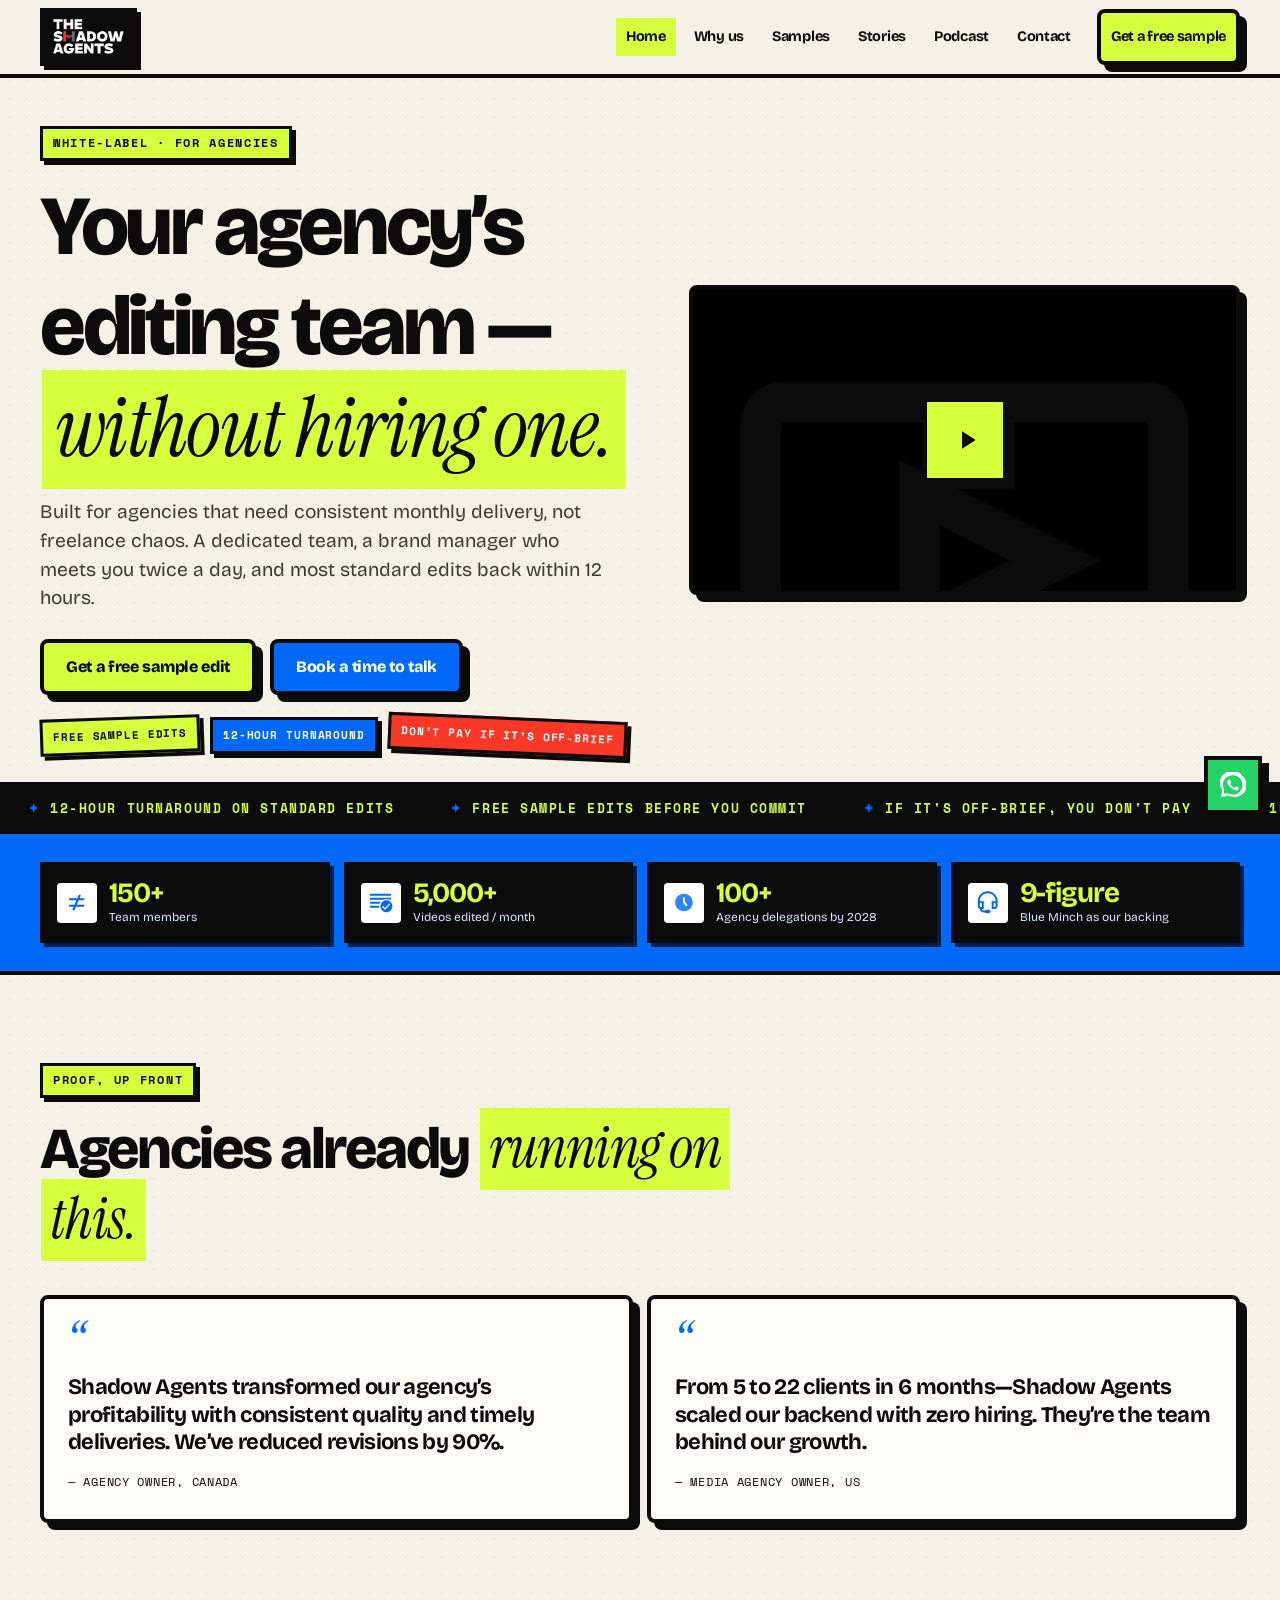
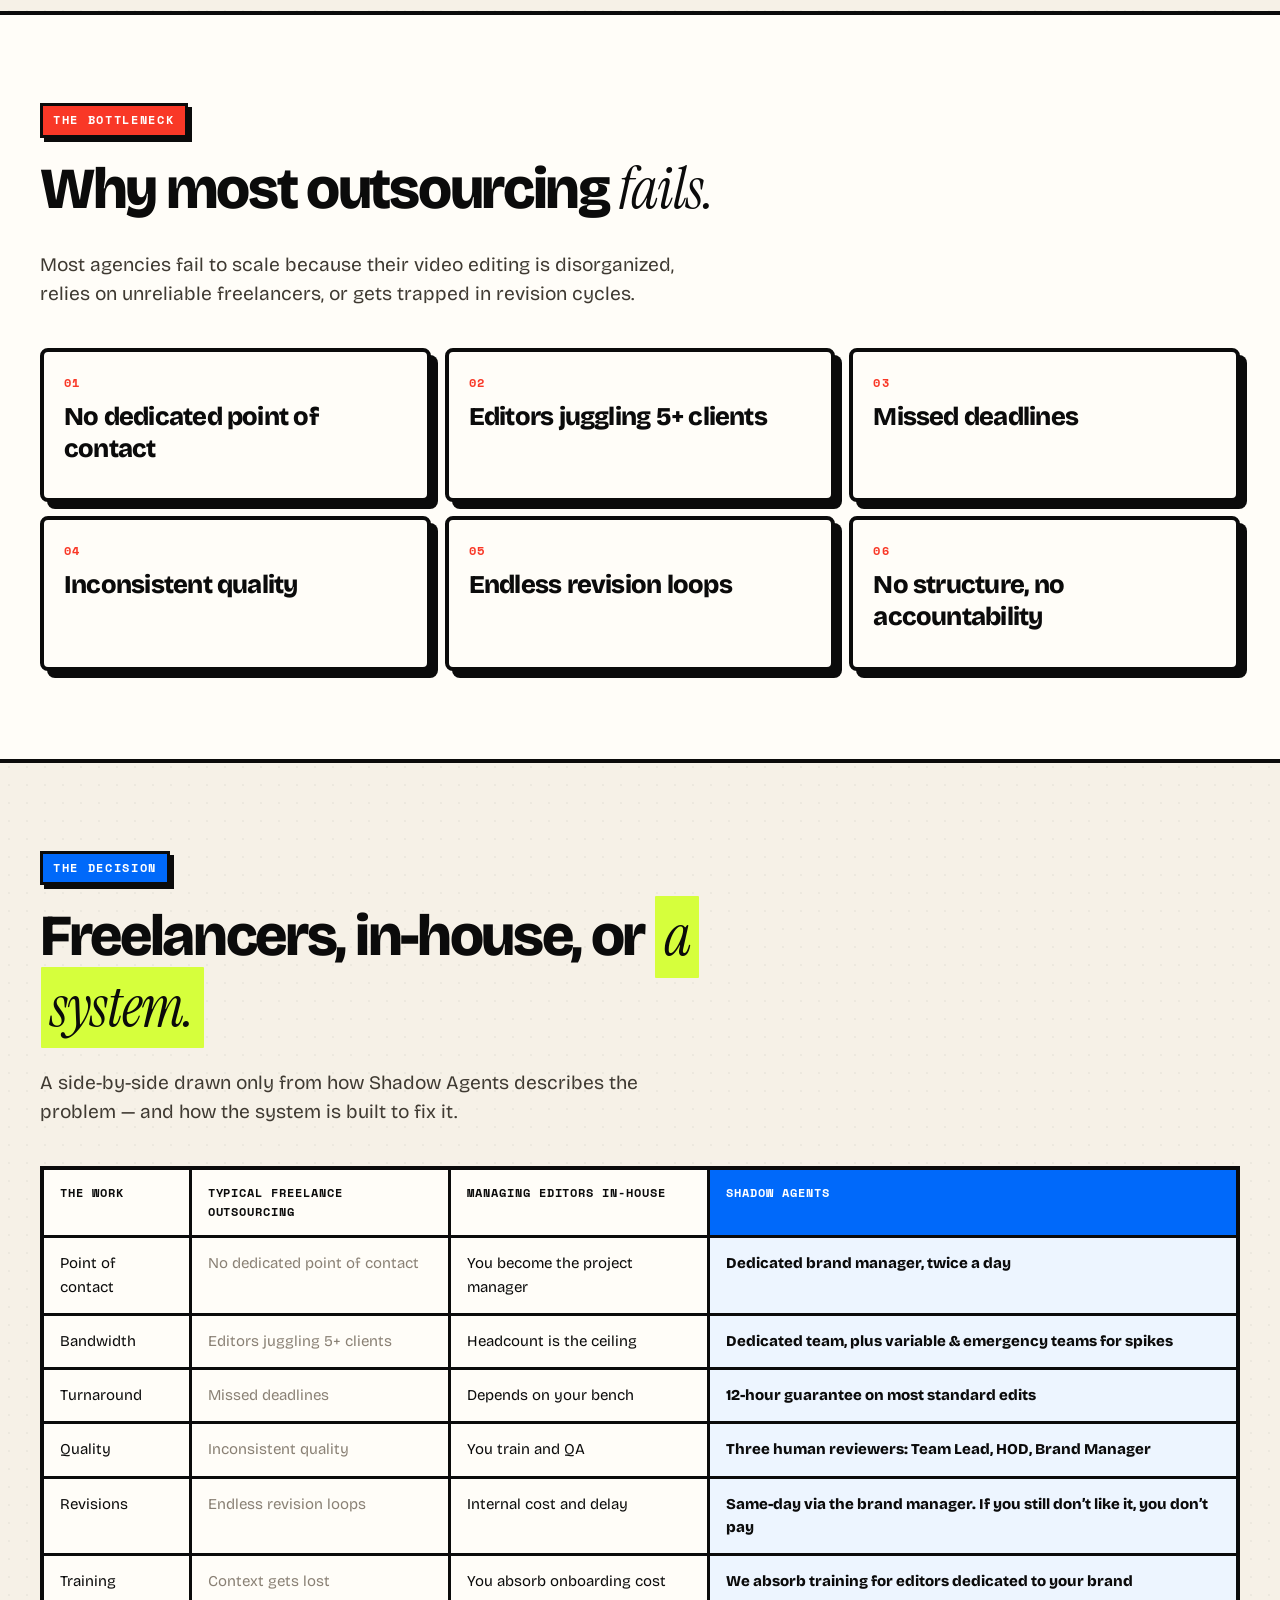
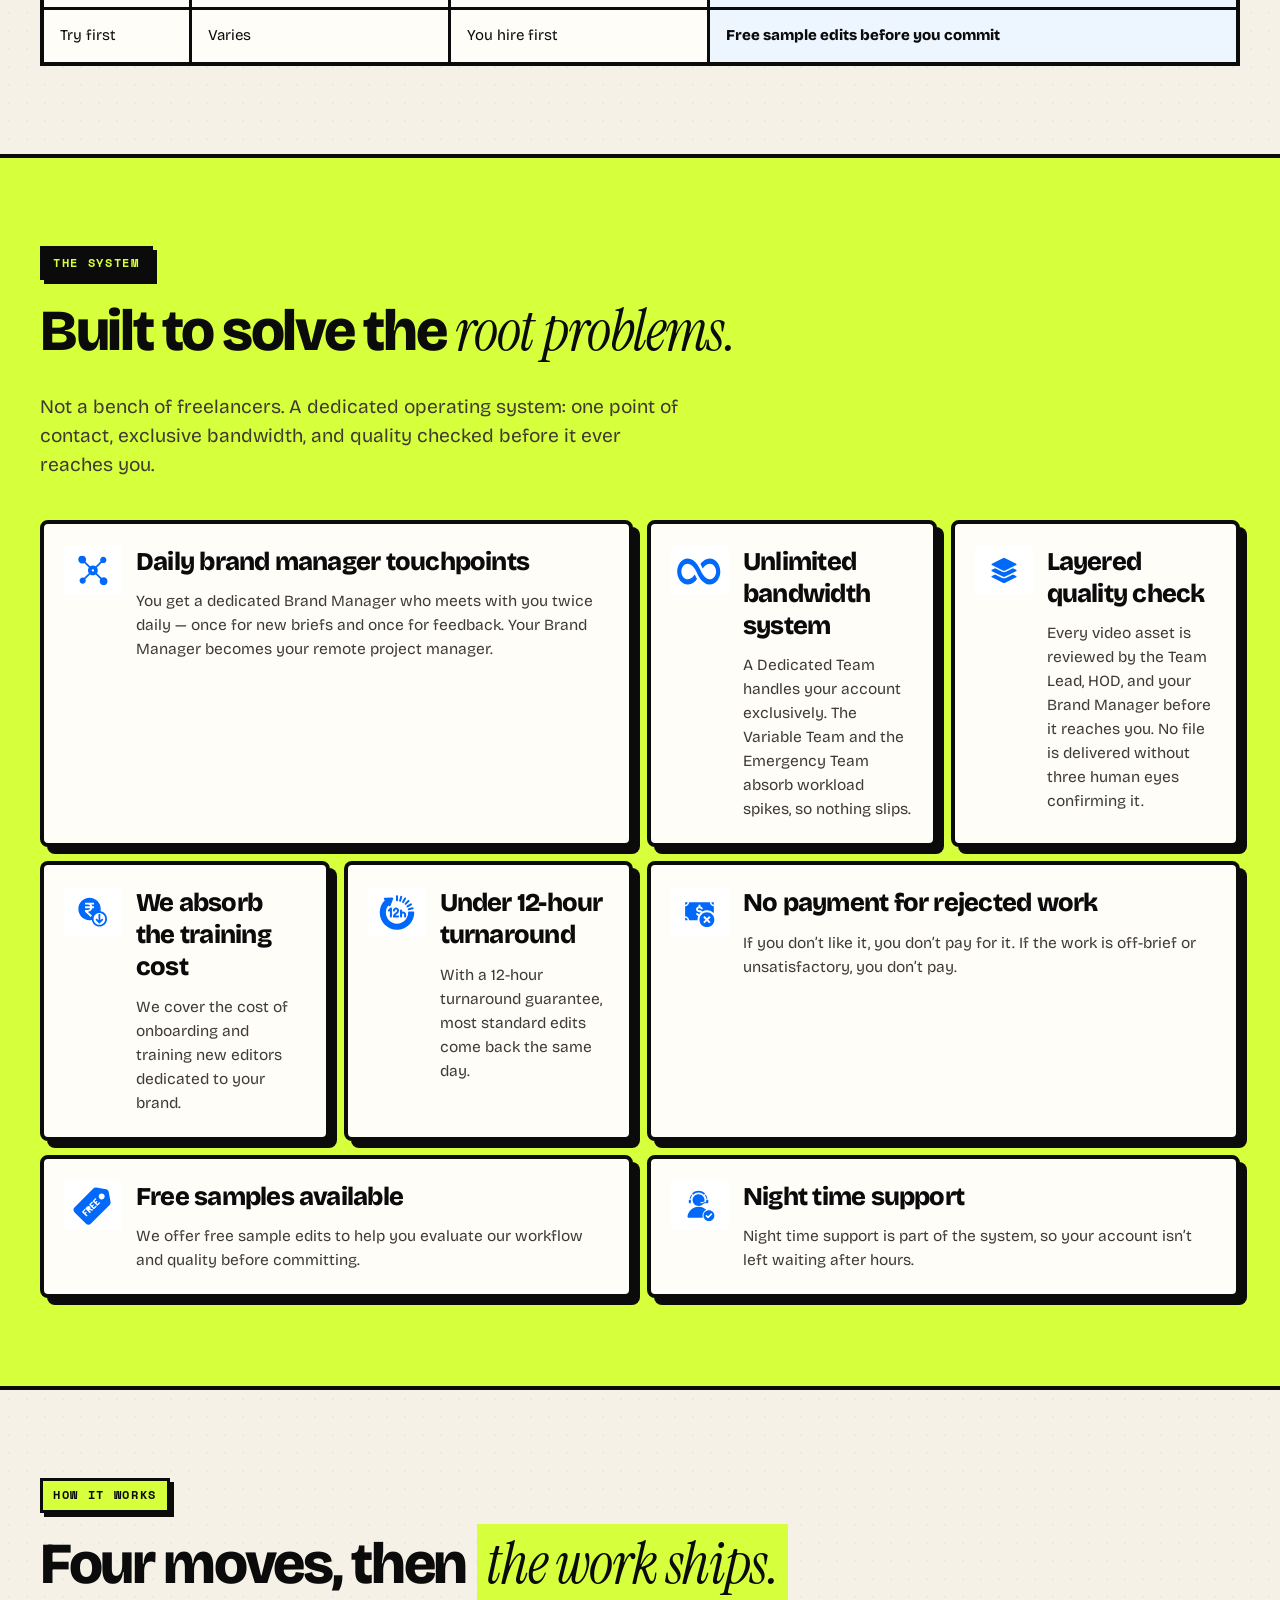
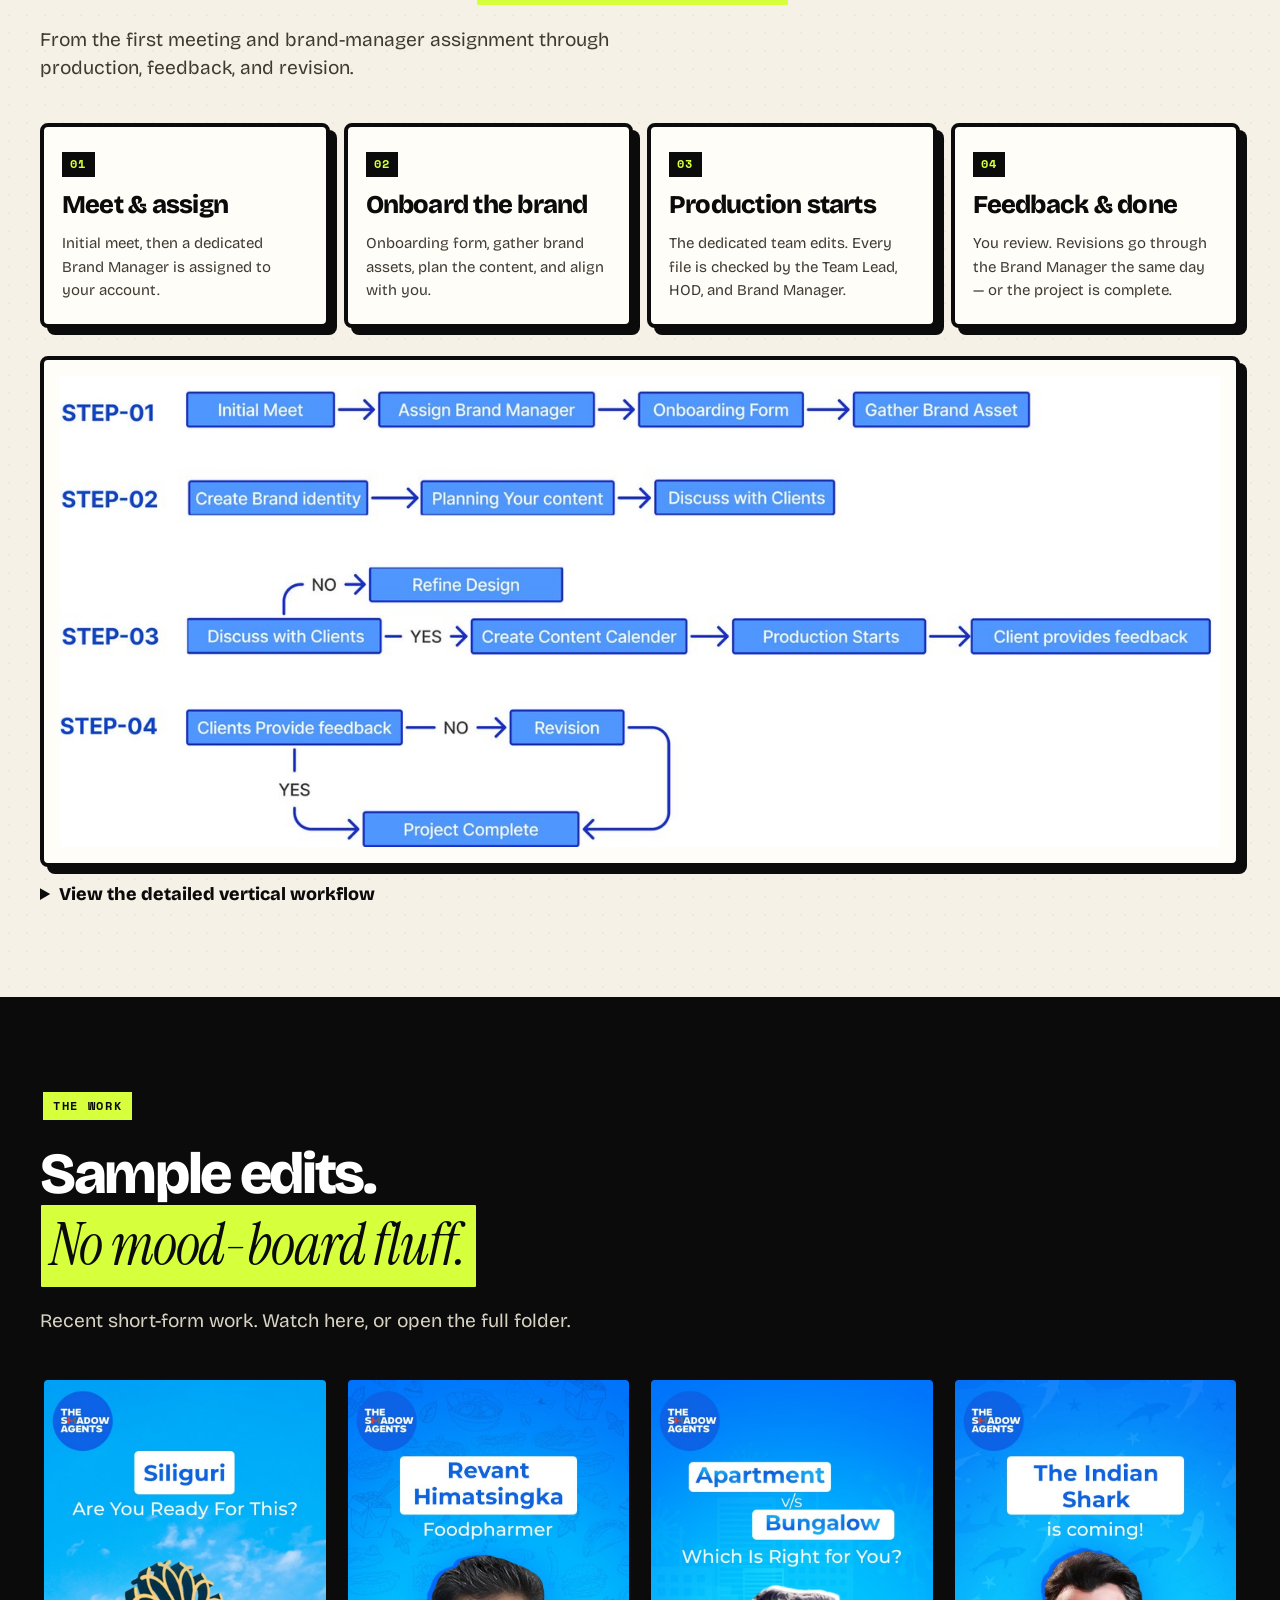
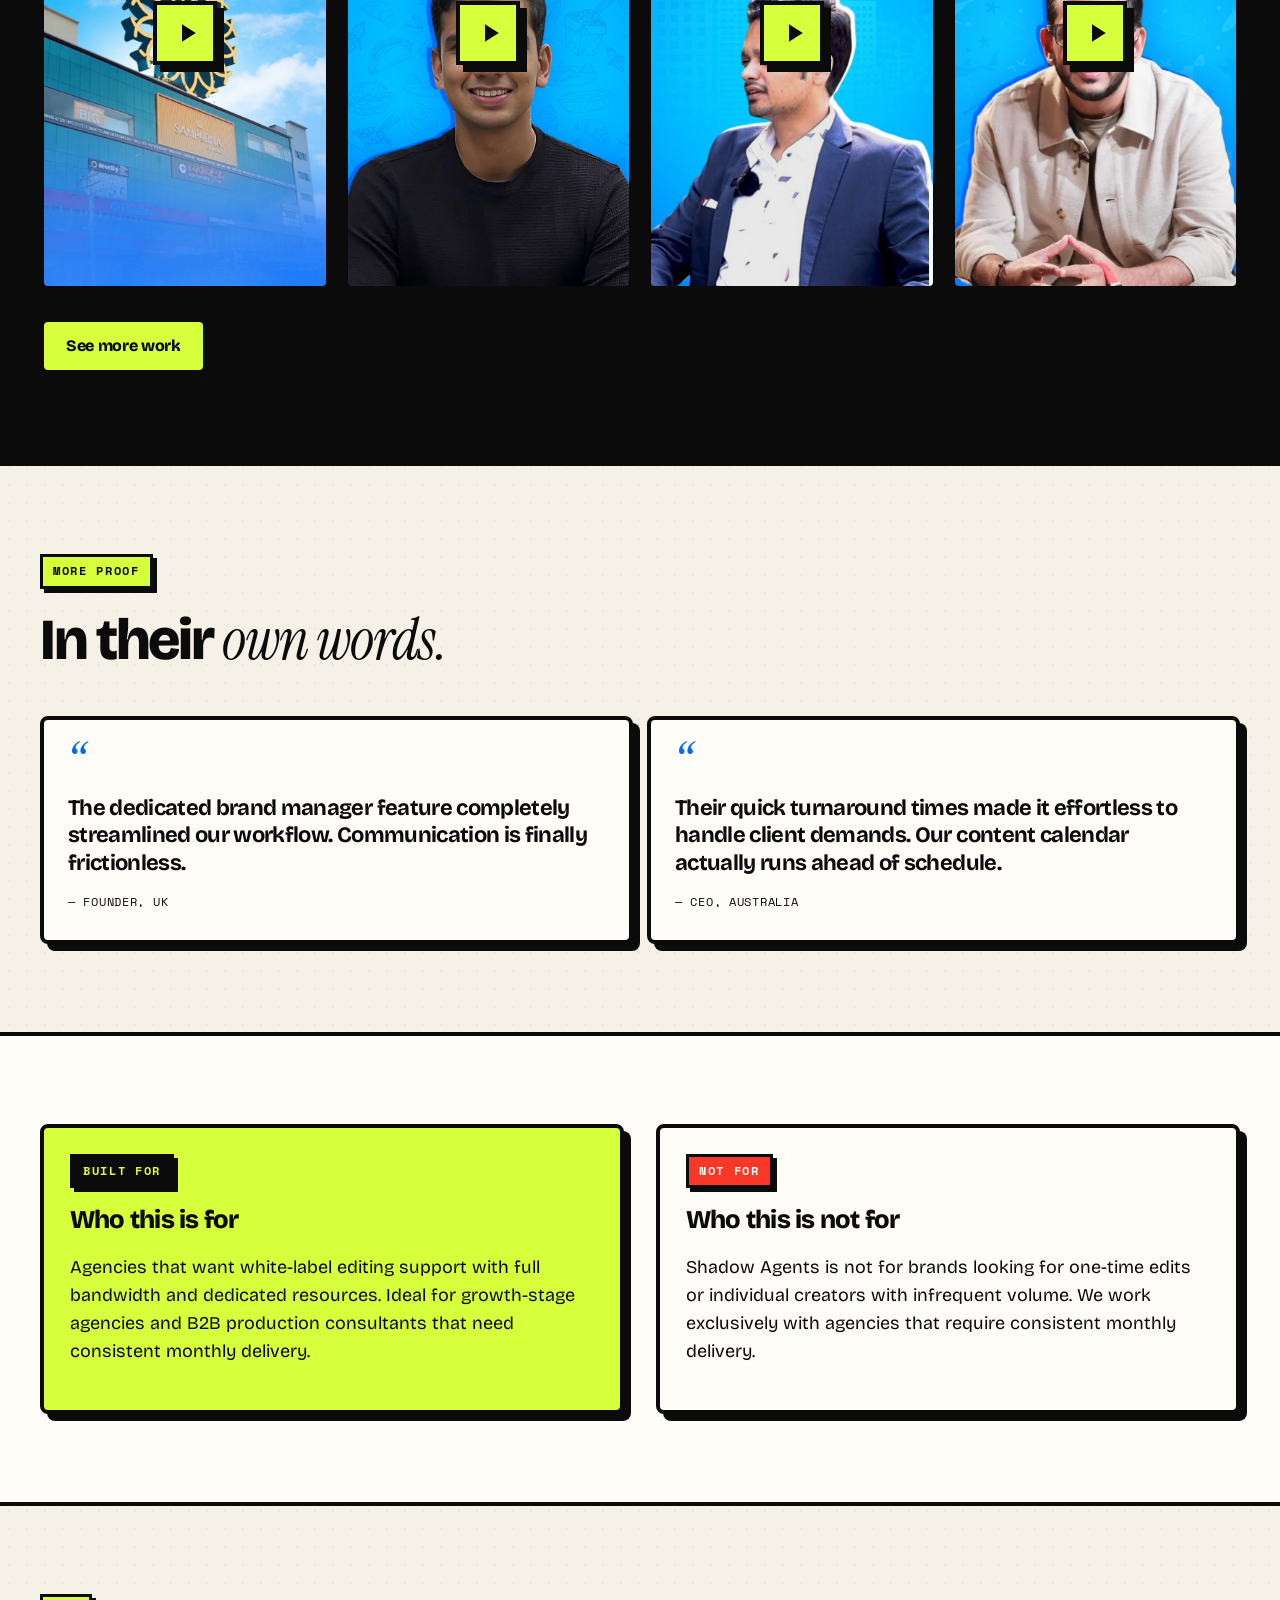
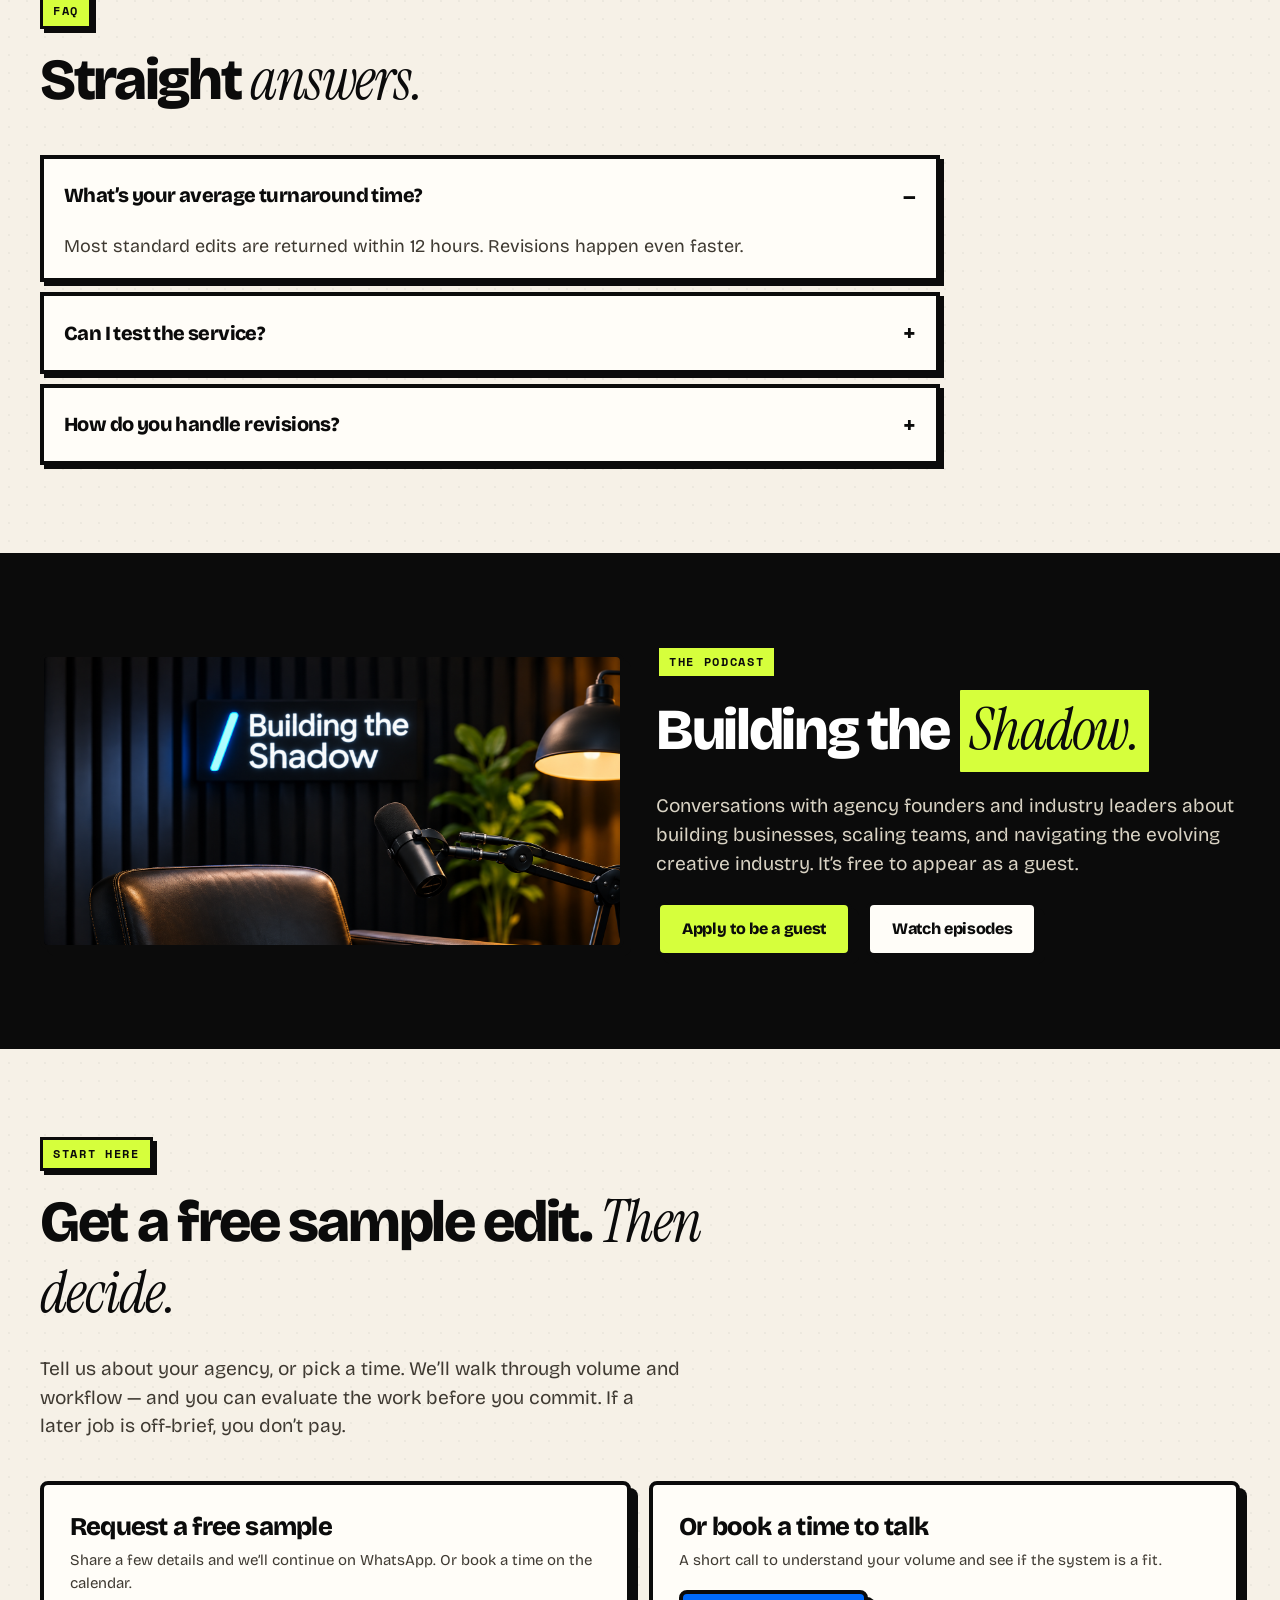
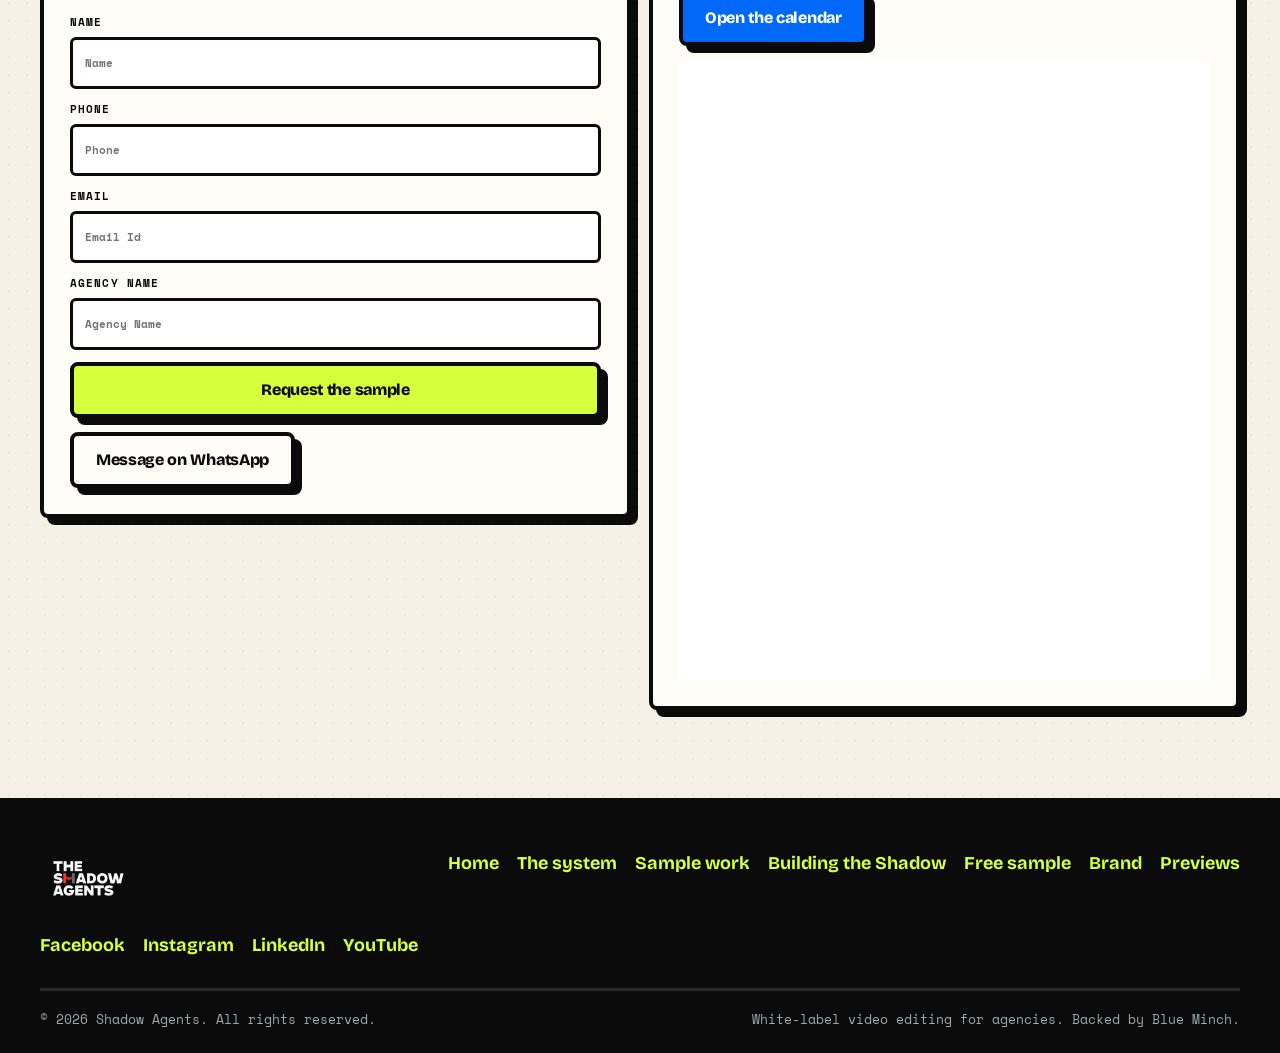
==== index.html @ fd99da37 "Publish Shadow Agents v2 static site for GitHub Pages - Add homepage, podcast, brand guidelines, and" ====
<!DOCTYPE html>
<html lang="en">
<head>
<meta charset="UTF-8">
<meta name="viewport" content="width=device-width, initial-scale=1">
<title>Shadow Agents — White-label editing that actually scales</title>
<meta name="description" content="White-label video editing and AI production for agencies. Dedicated teams, a twice-daily brand manager, 12-hour standard edits, free samples, and no payment for rejected work.">
<link rel="preconnect" href="https://fonts.googleapis.com">
<link rel="preconnect" href="https://fonts.gstatic.com" crossorigin>
<link href="https://fonts.googleapis.com/css2?family=Bricolage+Grotesque:opsz,wght@12..96,400;12..96,500;12..96,600;12..96,700;12..96,800&family=Instrument+Serif:ital@0;1&family=Space+Mono:ital,wght@0,400;0,700;1,400&display=swap" rel="stylesheet">
<style>
/* Shadow Agents v2 — neobrutalist system */
:root{
  --ink:#0B0B0B;
  --cream:#F6F1E7;
  --paper:#FFFDF8;
  --blue:#0069FA;
  --blue-deep:#003FA0;
  --red:#F93827;
  --lime:#D6FF3C;
  --muted:#3F3A32;
  --line:4px solid var(--ink);
  --line-sm:3px solid var(--ink);
  --shadow:7px 7px 0 var(--ink);
  --shadow-sm:4px 4px 0 var(--ink);
  --radius:8px;
  --font-display:"Bricolage Grotesque",sans-serif;
  --font-serif:"Instrument Serif",serif;
  --font-mono:"Space Mono",ui-monospace,monospace;
  --container:1200px;
  --nav-h:78px;
  --cta-h:64px;
  --ease:cubic-bezier(.2,.8,.2,1);
}
*,*::before,*::after{box-sizing:border-box}
html{scroll-behavior:smooth}
html,body{margin:0;padding:0}
body{
  font-family:var(--font-display);
  font-size:18px;
  line-height:1.55;
  color:var(--ink);
  background:var(--cream);
  background-image:
    radial-gradient(rgba(11,11,11,.04) 1px, transparent 1px),
    linear-gradient(var(--cream),var(--cream));
  background-size:18px 18px, auto;
  -webkit-font-smoothing:antialiased;
  text-rendering:optimizeLegibility;
}
img,svg,video{max-width:100%;display:block}
iframe{max-width:100%;display:block;border:0}
button,input,textarea,select{font:inherit;color:inherit}
a{color:var(--blue-deep)}
a:hover{color:var(--blue)}
:focus-visible{outline:3px solid var(--blue);outline-offset:3px}
.skip{
  position:absolute;left:12px;top:0;z-index:10000;
  width:1px;height:1px;padding:0;margin:-1px;
  overflow:hidden;clip:rect(0,0,0,0);clip-path:inset(50%);
  white-space:nowrap;border:0;background:transparent;color:var(--ink);
}
.skip:focus,.skip:focus-visible{
  width:auto;height:auto;margin:0;padding:8px 12px;
  clip:auto;clip-path:none;overflow:visible;
  border:var(--line-sm);background:var(--lime);color:var(--ink);
  font-weight:800;top:12px;
}

.wrap{width:min(var(--container),calc(100% - 40px));margin-inline:auto}
.section{padding:88px 0;position:relative}
.kicker{
  display:inline-flex;align-items:center;gap:8px;
  font-family:var(--font-mono);font-size:12px;font-weight:700;
  letter-spacing:.14em;text-transform:uppercase;
  background:var(--lime);color:var(--ink);
  border:var(--line-sm);padding:5px 10px;
  box-shadow:var(--shadow-sm);margin:0 0 16px;
}
.kicker.blue{background:var(--blue);color:#fff}
.kicker.red{background:var(--red);color:#fff}
.kicker.ink{background:var(--ink);color:var(--lime)}
h1,h2,h3,h4{font-family:var(--font-display);font-weight:800;letter-spacing:-.04em;line-height:1.2;margin:0 0 .45em;color:var(--ink);position:relative;z-index:0}
h1{font-size:clamp(42px,7.2vw,84px);line-height:1.2}
h2{font-size:clamp(32px,4.6vw,58px);line-height:1.22}
h3{font-size:clamp(20px,2vw,26px);letter-spacing:-.03em;line-height:1.25}
.lede{font-size:clamp(17px,1.5vw,21px);line-height:1.5;color:var(--muted);max-width:40rem;margin:0}
.accent{font-family:var(--font-serif);font-style:italic;font-weight:400;letter-spacing:-.02em}
.mark{
  background:var(--lime);
  color:var(--ink);
  padding:.04em .16em .08em;
  margin:0 .02em;
  -webkit-box-decoration-break:clone;
  box-decoration-break:clone;
  position:relative;
  z-index:0;
  border-radius:1px;
}
.mark-blue{background:var(--blue);color:#fff}
.mark-red{background:var(--red);color:#fff}
.center{text-align:center}
.center .lede,.center .kicker{margin-inline:auto}
.section-head{max-width:760px;margin-bottom:40px}

/* Buttons */
.btn{
  display:inline-flex;align-items:center;justify-content:center;gap:10px;
  min-height:56px;padding:0 22px;
  border:var(--line);border-radius:8px;
  font-weight:800;font-size:16px;letter-spacing:-.02em;line-height:1;
  text-decoration:none !important;cursor:pointer;
  box-shadow:var(--shadow);
  transition:transform .12s var(--ease), box-shadow .12s var(--ease), background .12s;
  white-space:nowrap;
}
.btn:hover{transform:translate(3px,3px);box-shadow:4px 4px 0 var(--ink)}
.btn:active{transform:translate(7px,7px);box-shadow:0 0 0 var(--ink)}
.btn-primary{background:var(--blue);color:#fff !important}
.btn-lime{background:var(--lime);color:var(--ink) !important}
.btn-ink{background:var(--ink);color:var(--lime) !important}
.btn-paper{background:var(--paper);color:var(--ink) !important}
.btn-red{background:var(--red);color:#fff !important}
.btn-row{display:flex;flex-wrap:wrap;gap:14px}

/* Cards / frames */
.card{
  background:var(--paper);
  border:var(--line);
  border-radius:var(--radius);
  box-shadow:var(--shadow);
}
.frame{
  border:var(--line);
  border-radius:var(--radius);
  box-shadow:var(--shadow);
  overflow:hidden;
  background:#000;
}

/* Nav */
.site-header{
  position:sticky;top:0;z-index:1000;
  height:var(--nav-h);
  display:flex;align-items:center;
  background:var(--cream);
  border-bottom:var(--line);
}
.site-header .wrap{display:flex;align-items:center;justify-content:space-between;gap:20px;width:min(var(--container),calc(100% - 32px))}
.logo{display:flex;align-items:center;text-decoration:none}

/* white logo needs a dark chip on cream */
.logo-chip{background:var(--ink);padding:6px 10px;border:var(--line-sm);box-shadow:var(--shadow-sm);display:flex;align-items:center;min-height:52px}
.logo-chip img{height:40px;width:auto;max-width:150px}
.wordmark{
  font-family:var(--font-display);
  font-weight:800;
  letter-spacing:-.04em;
  line-height:1.05;
  color:#fff;
  font-size:13px;
  text-transform:uppercase;
  text-decoration:none;
  display:block;
}
.logo-chip .wordmark{font-size:12px;letter-spacing:-.03em;line-height:1.05}
.wordmark .wm-h{color:var(--red)}
.wordmark-lg{font-size:clamp(28px,4vw,46px);line-height:1;text-align:center}
.logo-box.lime .wordmark:not(.logo-chip .wordmark){color:var(--ink)}
.logo-box.lime .logo-chip .wordmark{color:#fff}
.nav{display:flex;align-items:center;gap:8px}
.nav a{
  color:var(--ink);text-decoration:none;font-weight:700;font-size:14.5px;
  padding:8px 10px;letter-spacing:-.02em;
}
.nav a:hover,.nav a[aria-current="page"]{background:var(--lime)}
.nav-cta{margin-left:8px}
.menu-toggle{
  display:none;width:48px;height:48px;border:var(--line-sm);border-radius:8px;
  background:var(--lime);box-shadow:var(--shadow-sm);cursor:pointer;padding:0;
  align-items:center;justify-content:center;
}
.menu-toggle span,.menu-toggle span::before,.menu-toggle span::after{
  display:block;width:18px;height:3px;background:var(--ink);position:relative;border-radius:1px;
}
.menu-toggle span::before,.menu-toggle span::after{content:"";position:absolute;left:0}
.menu-toggle span::before{top:-6px}
.menu-toggle span::after{top:6px}
body.nav-open .menu-toggle span{background:transparent}
body.nav-open .menu-toggle span::before{top:0;transform:rotate(45deg)}
body.nav-open .menu-toggle span::after{top:0;transform:rotate(-45deg)}

/* Hero */
.hero{padding:48px 0 28px}
.hero-grid{display:grid;grid-template-columns:1.05fr .95fr;gap:40px;align-items:center}
.hero h1{margin-bottom:18px}
.hero .lede{margin-bottom:26px;max-width:36rem}
.badge-row{display:flex;flex-wrap:wrap;gap:10px;margin-top:22px}
.sticker{
  font-family:var(--font-mono);font-size:11px;font-weight:700;letter-spacing:.08em;text-transform:uppercase;
  border:var(--line-sm);padding:7px 10px;background:var(--paper);
  box-shadow:var(--shadow-sm);
}
.sticker.lime{background:var(--lime)}
.sticker.blue{background:var(--blue);color:#fff}
.sticker.red{background:var(--red);color:#fff}
.sticker.rot{transform:rotate(-2deg)}
.sticker.rot2{transform:rotate(2.5deg)}
.video-frame{position:relative;aspect-ratio:16/9;background:#000}
.video-frame img,.video-frame iframe{width:100%;height:100%;object-fit:cover;position:absolute;inset:0}
.play-btn{
  position:absolute;inset:0;display:flex;align-items:center;justify-content:center;
  background:transparent;border:0;cursor:pointer;width:100%;color:var(--ink);
}
.play-btn i{
  width:84px;height:84px;border:var(--line);background:var(--lime);
  display:grid;place-items:center;box-shadow:var(--shadow);
  transition:transform .12s var(--ease);
}
.play-btn:hover i{transform:translate(3px,3px);box-shadow:4px 4px 0 var(--ink)}
.play-btn svg{width:30px;height:30px;margin-left:4px}

/* Marquee */
.marquee{
  overflow:hidden;border-top:var(--line);border-bottom:var(--line);
  background:var(--ink);color:var(--lime);
  padding:12px 0;
}
.marquee-track{
  display:flex;gap:0;width:max-content;
  animation:tick 32s linear infinite;
  font-family:var(--font-mono);font-weight:700;font-size:13px;letter-spacing:.12em;text-transform:uppercase;
}
.marquee-track span{padding:0 28px;white-space:nowrap}
.marquee-track span::before{content:"✦  ";color:var(--blue)}
@keyframes tick{to{transform:translateX(-50%)}}

/* Trust */
.trust{padding:28px 0;background:var(--blue);border-bottom:var(--line);color:#fff}
.trust-grid{display:grid;grid-template-columns:repeat(4,1fr);gap:14px}
.trust-item{display:flex;align-items:center;gap:12px;background:var(--ink);border:var(--line-sm);padding:14px;box-shadow:4px 4px 0 #001e4d}
.trust-item img{width:40px;height:40px;object-fit:contain;border-radius:4px;background:#fff;flex-shrink:0}
.trust-item strong{display:block;font-size:28px;letter-spacing:-.04em;line-height:1;color:var(--lime)}
.trust-item span{display:block;font-size:12px;line-height:1.3;margin-top:3px;color:#d7e6ff}

/* Grids */
.pain-grid{display:grid;grid-template-columns:repeat(3,1fr);gap:14px}
.pain-card{padding:22px 20px;background:var(--paper)}
.pain-card .num{font-family:var(--font-mono);font-weight:700;font-size:12px;color:var(--red);letter-spacing:.1em;margin-bottom:8px}
.bento{display:grid;grid-template-columns:repeat(4,1fr);gap:14px}
.bento .system-card:nth-child(1),.bento .system-card:nth-child(6),
.bento .system-card:nth-child(7),.bento .system-card:nth-child(8){grid-column:span 2}
.system-card{padding:22px 20px;display:grid;grid-template-columns:auto 1fr;gap:14px;align-items:start;background:var(--paper)}
.system-card img{width:58px;height:50px;object-fit:contain}
.system-card p{margin:8px 0 0;color:var(--muted);font-size:15.5px}
.compare{width:100%;border-collapse:separate;border-spacing:0;background:var(--paper);border:var(--line);box-shadow:var(--shadow);overflow:hidden}
.compare th,.compare td{padding:14px 16px;text-align:left;border-bottom:3px solid var(--ink);border-right:3px solid var(--ink);font-size:15px;vertical-align:top}
.compare th{font-family:var(--font-mono);font-size:12px;letter-spacing:.08em;text-transform:uppercase}
.compare th:last-child,.compare td:last-child{border-right:0;background:#edf5ff}
.compare thead th:last-child{background:var(--blue);color:#fff}
.compare tr:last-child td{border-bottom:0}
.compare .yes{font-weight:800}
.compare .no{color:#8a8175}

.steps{display:grid;grid-template-columns:repeat(4,1fr);gap:14px}
.step{padding:22px 18px;background:var(--paper);position:relative}
.step .n{font-family:var(--font-mono);font-weight:700;font-size:12px;letter-spacing:.12em;background:var(--ink);color:var(--lime);display:inline-block;padding:3px 8px;margin-bottom:12px}
.step p{margin:8px 0 0;color:var(--muted);font-size:15px}

.portfolio-grid{display:grid;grid-template-columns:repeat(4,1fr);gap:14px}
.short-card{position:relative;aspect-ratio:9/16;background:#111}
.short-card img,.short-card iframe{width:100%;height:100%;object-fit:cover;position:absolute;inset:0}
.short-card .play-btn i{width:64px;height:64px}

.quote-grid{display:grid;grid-template-columns:1fr 1fr;gap:14px}
blockquote.quote{margin:0;padding:28px 24px;background:var(--paper)}
blockquote.quote p{margin:0;font-size:22px;line-height:1.25;letter-spacing:-.03em;font-weight:700}
blockquote.quote footer{margin-top:16px;font-family:var(--font-mono);font-size:12px;letter-spacing:.06em;text-transform:uppercase}
.qmark{font-family:var(--font-serif);font-style:italic;font-size:56px;line-height:.7;color:var(--blue);margin-bottom:8px}

.faq-list{display:flex;flex-direction:column;gap:10px;max-width:900px}
.faq-list details{background:var(--paper);border:var(--line);box-shadow:var(--shadow-sm);padding:0 20px}
.faq-list summary{
  cursor:pointer;list-style:none;font-weight:800;font-size:20px;letter-spacing:-.03em;
  padding:18px 0;display:flex;justify-content:space-between;gap:16px;align-items:center;
}
.faq-list summary::-webkit-details-marker{display:none}
.faq-list summary::after{content:"+";font-family:var(--font-mono);font-size:24px}
.faq-list details[open] summary::after{content:"–"}
.faq-list details p{margin:0 0 18px;color:var(--muted)}

.split{display:grid;grid-template-columns:1fr 1fr;gap:32px;align-items:center}
.contact-grid{display:grid;grid-template-columns:1fr 1fr;gap:18px;align-items:start}
.panel{padding:26px;background:var(--paper);color:var(--ink)}
.panel h3{margin-bottom:6px}
.panel .hint{color:var(--muted);font-size:15px;margin:0 0 18px}
.form-grid{display:grid;gap:12px}
.form-grid label{display:grid;gap:6px;font-family:var(--font-mono);font-size:11px;font-weight:700;letter-spacing:.1em;text-transform:uppercase}
.form-grid input{
  height:52px;border:var(--line-sm);border-radius:6px;padding:0 12px;background:#fff;
}
.form-status{font-size:14px;margin:8px 0 0;display:none;font-weight:700}
.calendly-embed{min-height:620px;width:100%;background:#fff;border:var(--line-sm)}
.alt-contact{display:flex;flex-wrap:wrap;gap:10px;margin-top:14px}

.site-footer{background:var(--ink);color:#fff;padding:48px 0 24px;border-top:var(--line)}
.foot-grid{display:flex;justify-content:space-between;gap:24px;flex-wrap:wrap;padding-bottom:28px;border-bottom:3px solid #2a2a2a}
.foot-links,.socials{display:flex;flex-wrap:wrap;gap:12px 18px}
.foot-links a,.socials a{color:var(--lime);text-decoration:none;font-weight:700}
.foot-links a:hover,.socials a:hover{color:#fff}
.legal{display:flex;justify-content:space-between;gap:12px;flex-wrap:wrap;padding-top:18px;color:#9aa;font-size:13px;font-family:var(--font-mono)}

.wa-fab{
  position:fixed;right:18px;bottom:86px;z-index:900;
  width:58px;height:58px;border:var(--line);background:#25D366;color:#fff;
  display:grid;place-items:center;box-shadow:var(--shadow);
}
.wa-fab:hover{transform:translate(3px,3px);box-shadow:4px 4px 0 var(--ink);color:#fff}
.wa-fab svg{width:26px;height:26px}

.mobile-cta{
  display:none;position:fixed;left:0;right:0;bottom:0;z-index:950;
  background:var(--ink);border-top:var(--line);padding:10px 12px;gap:8px;
}
.mobile-cta .btn{flex:1;min-height:48px;font-size:14px}

/* Podcast */
.hero-pod{position:relative;padding:0;min-height:82vh;display:flex;align-items:flex-end;border-bottom:var(--line);background:#0b0b0b;overflow:hidden}
.hero-pod .hero-bg{position:absolute;inset:0}
.hero-pod .hero-bg img,.hero-pod .hero-bg .ph{
  position:absolute;inset:0;width:100%;height:100%;object-fit:cover;object-position:center 30%;border:0;
}
.hero-pod .hero-bg::after{
  content:"";position:absolute;inset:0;pointer-events:none;z-index:1;
  background:
    linear-gradient(180deg,rgba(11,11,11,.62) 0%,rgba(11,11,11,.74) 38%,rgba(11,11,11,.94) 100%),
    linear-gradient(90deg,rgba(11,11,11,.35) 0%,rgba(11,11,11,.12) 55%,rgba(11,11,11,.3) 100%);
}
.hero-pod .wrap{position:relative;z-index:2;padding:130px 0 64px;max-width:900px}
.hero-pod h1,.hero-pod .lede{color:#fff}
.hero-pod .lede{color:#efe9d8}
.hero-pod h1 .mark{color:var(--ink)}
.episode-grid{display:grid;grid-template-columns:repeat(3,1fr);gap:16px}
.episode-card{background:var(--paper);overflow:hidden}
.episode-card .embed{position:relative;aspect-ratio:16/9;background:#111;border-bottom:var(--line-sm);overflow:hidden}
.episode-card .embed img,.episode-card .embed iframe,.episode-card .embed .ph{width:100%;height:100%;object-fit:cover;position:absolute;inset:0;border:0}
.episode-card h3{padding:16px;font-size:18px;margin:0}
.benefit-grid,.topic-grid{display:grid;grid-template-columns:repeat(3,1fr);gap:14px}
.benefit-card,.topic-card{padding:22px 18px;background:var(--paper)}
.benefit-card img,.topic-card img{width:56px;height:56px;object-fit:contain;margin-bottom:12px}
.benefit-card p{margin:8px 0 0;color:var(--muted);font-size:15.5px}

/* Brand guidelines */
.swatch-grid{display:grid;grid-template-columns:repeat(4,1fr);gap:12px}
.swatch{overflow:hidden;background:var(--paper)}
.swatch .chip{height:100px;border-bottom:var(--line-sm)}
.swatch figcaption{padding:12px 14px;font-size:14px}
.swatch code{display:block;font-family:var(--font-mono);font-size:12px;margin-top:4px}
.type-specimen{padding:24px;background:var(--paper);margin-bottom:12px}
.do-dont{display:grid;grid-template-columns:1fr 1fr;gap:14px}
.do,.dont{padding:22px;background:var(--paper)}
.do h3{color:#0a7a2f}.dont h3{color:var(--red)}
.logo-row{display:grid;grid-template-columns:1fr 1fr;gap:14px}
.logo-box{padding:36px;display:grid;place-items:center;min-height:200px}
.logo-box.dark{background:var(--ink)}
.logo-box.blue{background:var(--blue)}
.logo-box.lime{background:var(--lime)}
.logo-box img{max-height:110px;width:auto}
.comp-row{display:flex;flex-wrap:wrap;gap:12px;align-items:center;margin:12px 0 24px}

/* Previews */
.preview-hero{padding:56px 0 36px;background:var(--ink);color:#fff;border-bottom:var(--line)}
.preview-hero h1,.preview-hero .lede{color:#fff}
.preview-hero .lede{color:#d9d3c4}
.tabs{display:flex;gap:10px;flex-wrap:wrap;margin:24px 0 0}
.tab-btn{background:var(--paper);border:var(--line);box-shadow:var(--shadow-sm);padding:10px 16px;cursor:pointer;font-weight:800}
.tab-btn[aria-selected="true"]{background:var(--lime)}
.frames{display:grid;grid-template-columns:minmax(0,1fr) 390px;gap:28px;align-items:start;padding:36px 0 72px;width:100%}
.frames > .device:first-child,.browser,.browser-screen{width:100%;min-width:0}
.device{margin:0}
.device figcaption{text-align:center;margin-top:10px;font-family:var(--font-mono);font-size:11px;letter-spacing:.08em;text-transform:uppercase}
.browser{background:var(--ink);border:var(--line);box-shadow:var(--shadow);overflow:hidden;border-radius:8px}
.browser-bar{display:flex;align-items:center;gap:8px;padding:10px 12px;background:#111;border-bottom:3px solid var(--ink)}
.browser-bar .dots{display:flex;gap:6px}
.browser-bar .dots i{width:10px;height:10px;border:2px solid #fff;background:var(--red);display:block}
.browser-bar .dots i:nth-child(2){background:var(--lime)}
.browser-bar .dots i:nth-child(3){background:var(--blue)}
.browser-bar .url{flex:1;background:var(--cream);color:var(--ink);font-family:var(--font-mono);font-size:11px;padding:4px 8px;overflow:hidden;white-space:nowrap;text-overflow:ellipsis;border:2px solid var(--ink)}
.browser-screen{overflow:hidden;background:#fff;position:relative;aspect-ratio:1440/900}
.browser-screen iframe,.phone-screen iframe{max-width:none !important;position:absolute;top:0;left:0;border:0;transform-origin:top left}
.browser-screen iframe{width:1440px;height:900px}
.phone{width:390px;max-width:100%;background:var(--ink);border:var(--line);box-shadow:var(--shadow);border-radius:28px;padding:12px}
.phone-notch{width:110px;height:16px;background:#000;border:2px solid #222;border-radius:0 0 12px 12px;margin:0 auto 8px}
.phone-screen{width:100%;height:680px;overflow:hidden;background:#fff;position:relative;border:3px solid var(--ink)}
.phone-screen iframe{width:390px;height:844px}
[hidden]{display:none !important}

.band-ink{background:var(--ink);color:#fff;border-top:var(--line);border-bottom:var(--line)}
.band-ink h2,.band-ink h3{color:#fff}
.band-ink .lede{color:#d9d3c4}
.band-blue{background:var(--blue);color:#fff;border-top:var(--line);border-bottom:var(--line)}
.band-blue h2{color:#fff}
.band-lime{background:var(--lime);border-top:var(--line);border-bottom:var(--line)}
.band-paper{background:var(--paper);border-top:var(--line);border-bottom:var(--line)}

.hero .reveal,.hero-pod .reveal,.preview-hero .reveal{opacity:1;transform:none}
.reveal{opacity:0;transform:translateY(16px)}
.reveal.in{opacity:1;transform:none;transition:opacity .5s var(--ease),transform .5s var(--ease)}

.workflow-panel{padding:16px;background:var(--paper);overflow:auto}
.workflow-panel img{width:100%;height:auto}
.workflow-alt{margin-top:14px}
.workflow-alt summary{cursor:pointer;font-weight:800}
.workflow-tall{max-height:560px;overflow:auto;margin-top:12px;border:var(--line);background:#fff}
.workflow-tall img{width:min(480px,100%);margin-inline:auto}

@media (prefers-reduced-motion:reduce){
  html{scroll-behavior:auto}
  .marquee-track{animation:none}
  .reveal{opacity:1;transform:none}
  .btn,.play-btn i{transition:none}
}
@media (max-width:1100px){
  .hero-grid,.split,.contact-grid,.trust-grid,.frames{grid-template-columns:1fr}
  .bento{grid-template-columns:1fr 1fr}
  .bento .system-card:nth-child(1),.bento .system-card:nth-child(6){grid-column:auto}
  .steps,.episode-grid,.benefit-grid,.topic-grid,.pain-grid,.swatch-grid,.portfolio-grid{grid-template-columns:1fr 1fr}
  .frames{justify-items:center}
}
@media (max-width:820px){
  .menu-toggle{display:flex}
  .nav{
    display:none;position:absolute;top:var(--nav-h);left:0;right:0;
    background:var(--cream);flex-direction:column;align-items:stretch;
    padding:12px 16px 20px;border-bottom:var(--line);gap:4px;
  }
  body.nav-open .nav{display:flex}
  .nav a{padding:12px 8px}
  .nav-cta{margin:10px 0 0}
  .system-card,.quote-grid,.do-dont,.logo-row,.compare{display:block}
  .compare thead{display:none}
  .compare tr{display:block;border-bottom:var(--line-sm);padding:8px 0}
  .compare td,.compare th{display:block;border:0;padding:6px 14px}
  .compare td:last-child{background:#edf5ff;margin:6px 10px 10px;border:var(--line-sm)}
  .compare td::before{content:attr(data-label) " · ";font-family:var(--font-mono);font-size:10px;letter-spacing:.08em;text-transform:uppercase}
  .section{padding:64px 0}
  .badge-row{padding-right:72px}
  .mobile-cta{display:flex}
  body{padding-bottom:var(--cta-h)}
  .wa-fab{bottom:80px;right:12px}
  .hero{padding:24px 0 calc(20px + var(--cta-h))}
  .hero h1{margin-bottom:12px}
  .hero .lede{margin-bottom:16px}
  .hero .btn-row{gap:10px}
  .badge-row{margin-top:14px}
  .hero-pod{min-height:0}
  .hero-pod .wrap{padding:32px 0 calc(24px + var(--cta-h))}
  .hero-pod .hero-bg::after{
    background:linear-gradient(180deg,rgba(11,11,11,.78) 0%,rgba(11,11,11,.88) 42%,rgba(11,11,11,.96) 100%);
  }
}
@media (max-width:640px){
  .pain-grid,.portfolio-grid,.steps,.episode-grid,.benefit-grid,.topic-grid,.swatch-grid,.bento{grid-template-columns:1fr}
  .btn-row{flex-direction:column}
  .hero .btn-row .btn,.hero-pod .btn-row .btn,#final-cta .btn{width:100%}
  .trust-grid{grid-template-columns:1fr 1fr}
  h1{font-size:clamp(36px,12vw,52px)}
}

</style>
<script>
window.saPh=function(img){
  if(!img||img.dataset.phDone)return;
  img.dataset.phDone="1";
  var label=(img.getAttribute("data-ph")||"IMAGE").toUpperCase();
  if(label.indexOf("LOGO")===0){
    var wm=document.createElement("span");
    var large=img.closest(".logo-box")&&!img.closest(".logo-chip");
    wm.className=large?"wordmark wordmark-lg":"wordmark";
    wm.setAttribute("role","img");
    wm.setAttribute("aria-label",img.alt||"The Shadow Agents");
    var name=label.indexOf("AGENCY")!==-1?"AGENCY":"AGENTS";
    wm.innerHTML=(large?"THE<br>S<span class=\"wm-h\">H</span>ADOW<br>":"THE S<span class=\"wm-h\">H</span>ADOW<br>")+name;
    img.replaceWith(wm);
    return;
  }
  var ratio=img.getAttribute("data-ratio")||"";
  var ph=document.createElement("div");
  ph.className="ph";
  if(ratio) ph.setAttribute("data-ratio",ratio);
  ph.setAttribute("role","img");
  ph.setAttribute("aria-label",img.alt||label);
  var icon='<svg viewBox="0 0 24 24" fill="none" stroke="currentColor" stroke-width="1.8" aria-hidden="true">';
  if(ratio==="16/9"||ratio==="9/16"){
    icon+='<rect x="3" y="5" width="18" height="14" rx="1"/><path d="M10 9l6 3-6 3V9z"/>';
  }else if(ratio==="1/1"){
    icon+='<rect x="4" y="4" width="16" height="16" rx="1"/><circle cx="9" cy="9" r="1.4" fill="currentColor" stroke="none"/><path d="M4 16l5-5 4 4 2-2 5 5"/>';
  }else{
    icon+='<rect x="3" y="5" width="18" height="14" rx="1"/><circle cx="8.5" cy="10" r="1.5" fill="currentColor" stroke="none"/><path d="M3 16l6-5 4 4 2-2 6 5"/>';
  }
  icon+='</svg>';
  ph.innerHTML=icon+'<span class="ph-label"></span>';
  ph.querySelector(".ph-label").textContent=label;
  img.replaceWith(ph);
};
document.addEventListener("DOMContentLoaded",function(){
  document.querySelectorAll("img").forEach(function(img){
    if(img.complete&&img.naturalWidth===0&&img.getAttribute("src")) window.saPh(img);
  });
});
</script>
</head>
<body>
<a class="skip" href="#main">Skip to content</a>

<header class="site-header">
  <div class="wrap">
    <a class="logo" href="index.html" aria-label="Shadow Agents home">
      <span class="logo-chip"><img data-ph="LOGO" data-ratio="logo" onerror="window.saPh&&saPh(this)" src="assets/logo-agents.png" alt="The Shadow Agents"></span>
    </a>
    <button class="menu-toggle" type="button" aria-expanded="false" aria-controls="site-nav" aria-label="Open menu"><span></span></button>
    <nav class="nav" id="site-nav">
      <a href="index.html" aria-current="page">Home</a>
      <a href="index.html#compare">Why us</a>
      <a href="index.html#portfolio">Samples</a>
      <a href="index.html#stories">Stories</a>
      <a href="podcast.html">Podcast</a>
      <a href="index.html#contact">Contact</a>
      <a class="btn btn-lime nav-cta" href="#sample">Get a free sample</a>
    </nav>
  </div>
</header>
<main id="main">
  <section class="hero">
    <div class="wrap hero-grid">
      <div>
        <p class="kicker">White-label · For agencies</p>
        <h1>Your agency’s editing team —<br><span class="accent mark">without hiring one.</span></h1>
        <p class="lede">Built for agencies that need consistent monthly delivery, not freelance chaos. A dedicated team, a brand manager who meets you twice a day, and most standard edits back within 12 hours.</p>
        <div class="btn-row">
          <a class="btn btn-lime" href="#sample">Get a free sample edit</a>
          <a class="btn btn-primary" href="https://calendly.com/seo-blueminch/30min?hide_event_type_details=1&hide_gdpr_banner=1" target="_blank" rel="noopener">Book a time to talk</a>
        </div>
        <div class="badge-row">
          <span class="sticker lime rot">Free sample edits</span>
          <span class="sticker blue">12-hour turnaround</span>
          <span class="sticker red rot2">Don’t pay if it’s off-brief</span>
        </div>
      </div>
      <div class="frame video-frame">
        <img data-ph="VIDEO THUMBNAIL 16:9" data-ratio="16/9" onerror="window.saPh&&saPh(this)" src="https://i.ytimg.com/vi/BRNWoSqqi-Q/hqdefault.jpg" alt="Shayan Saria introducing Shadow Agents">
        <button class="play-btn" type="button" data-yt="BRNWoSqqi-Q" data-title="Shadow Agents introduction"><i><svg viewBox="0 0 24 24" fill="currentColor" aria-hidden="true"><path d="M8 5v14l11-7L8 5z"/></svg></i><span style="position:absolute;width:1px;height:1px;overflow:hidden;clip:rect(0,0,0,0)">Play introduction video</span></button>
      </div>
    </div>
  </section>

  <div class="marquee" aria-hidden="true">
    <div class="marquee-track"><span>12-hour turnaround on standard edits</span><span>Free sample edits before you commit</span><span>If it's off-brief, you don't pay</span><span>150+ team members</span><span>5,000+ videos edited a month</span><span>Dedicated brand manager, twice a day</span><span>Three human reviewers on every file</span><span>Backed by Blue Minch, a 9-figure agency</span><span>Night time support</span><span>Variable + emergency teams for spikes</span><span>12-hour turnaround on standard edits</span><span>Free sample edits before you commit</span><span>If it's off-brief, you don't pay</span><span>150+ team members</span><span>5,000+ videos edited a month</span><span>Dedicated brand manager, twice a day</span><span>Three human reviewers on every file</span><span>Backed by Blue Minch, a 9-figure agency</span><span>Night time support</span><span>Variable + emergency teams for spikes</span></div>
  </div>

  <section class="trust" aria-label="Proof">
    <div class="wrap trust-grid">
      <div class="trust-item"><img data-ph="ICON" data-ratio="1/1" onerror="window.saPh&&saPh(this)" src="assets/trust-1.svg" alt=""><div><strong>150+</strong><span>Team members</span></div></div>
      <div class="trust-item"><img data-ph="ICON" data-ratio="1/1" onerror="window.saPh&&saPh(this)" src="assets/trust-4.svg" alt=""><div><strong>5,000+</strong><span>Videos edited / month</span></div></div>
      <div class="trust-item"><img data-ph="ICON" data-ratio="1/1" onerror="window.saPh&&saPh(this)" src="assets/trust-2.svg" alt=""><div><strong>100+</strong><span>Agency delegations by 2028</span></div></div>
      <div class="trust-item"><img data-ph="ICON" data-ratio="1/1" onerror="window.saPh&&saPh(this)" src="assets/trust-5.svg" alt=""><div><strong>9-figure</strong><span>Blue Minch as our backing</span></div></div>
    </div>
  </section>

  <section class="section" id="stories-peek">
    <div class="wrap">
      <div class="section-head reveal">
        <p class="kicker">Proof, up front</p>
        <h2>Agencies already <span class="accent mark">running on this.</span></h2>
      </div>
      <div class="quote-grid">
        <blockquote class="quote card reveal">
          <div class="qmark" aria-hidden="true">“</div>
          <p>Shadow Agents transformed our agency’s profitability with consistent quality and timely deliveries. We’ve reduced revisions by 90%.</p>
          <footer>— Agency Owner, Canada</footer>
        </blockquote>
        <blockquote class="quote card reveal">
          <div class="qmark" aria-hidden="true">“</div>
          <p>From 5 to 22 clients in 6 months—Shadow Agents scaled our backend with zero hiring. They’re the team behind our growth.</p>
          <footer>— Media Agency Owner, US</footer>
        </blockquote>
      </div>
    </div>
  </section>

  <section class="section band-paper" id="problem">
    <div class="wrap">
      <div class="section-head reveal">
        <p class="kicker red">The bottleneck</p>
        <h2>Why most outsourcing <span class="accent">fails.</span></h2>
        <p class="lede">Most agencies fail to scale because their video editing is disorganized, relies on unreliable freelancers, or gets trapped in revision cycles.</p>
      </div>
      <div class="pain-grid">
        <article class="pain-card card reveal"><div class="num">01</div><h3>No dedicated point of contact</h3></article>
        <article class="pain-card card reveal"><div class="num">02</div><h3>Editors juggling 5+ clients</h3></article>
        <article class="pain-card card reveal"><div class="num">03</div><h3>Missed deadlines</h3></article>
        <article class="pain-card card reveal"><div class="num">04</div><h3>Inconsistent quality</h3></article>
        <article class="pain-card card reveal"><div class="num">05</div><h3>Endless revision loops</h3></article>
        <article class="pain-card card reveal"><div class="num">06</div><h3>No structure, no accountability</h3></article>
      </div>
    </div>
  </section>

  <section class="section" id="compare">
    <div class="wrap">
      <div class="section-head reveal">
        <p class="kicker blue">The decision</p>
        <h2>Freelancers, in-house, or <span class="accent mark">a system.</span></h2>
        <p class="lede">A side-by-side drawn only from how Shadow Agents describes the problem — and how the system is built to fix it.</p>
      </div>
      <div class="reveal" style="overflow:auto">
        <table class="compare">
          <thead>
            <tr>
              <th>The work</th>
              <th>Typical freelance outsourcing</th>
              <th>Managing editors in-house</th>
              <th>Shadow Agents</th>
            </tr>
          </thead>
          <tbody>
            <tr>
              <td data-label="The work">Point of contact</td>
              <td data-label="Freelance" class="no">No dedicated point of contact</td>
              <td data-label="In-house">You become the project manager</td>
              <td data-label="Shadow Agents" class="yes">Dedicated brand manager, twice a day</td>
            </tr>
            <tr>
              <td data-label="The work">Bandwidth</td>
              <td data-label="Freelance" class="no">Editors juggling 5+ clients</td>
              <td data-label="In-house">Headcount is the ceiling</td>
              <td data-label="Shadow Agents" class="yes">Dedicated team, plus variable &amp; emergency teams for spikes</td>
            </tr>
            <tr>
              <td data-label="The work">Turnaround</td>
              <td data-label="Freelance" class="no">Missed deadlines</td>
              <td data-label="In-house">Depends on your bench</td>
              <td data-label="Shadow Agents" class="yes">12-hour guarantee on most standard edits</td>
            </tr>
            <tr>
              <td data-label="The work">Quality</td>
              <td data-label="Freelance" class="no">Inconsistent quality</td>
              <td data-label="In-house">You train and QA</td>
              <td data-label="Shadow Agents" class="yes">Three human reviewers: Team Lead, HOD, Brand Manager</td>
            </tr>
            <tr>
              <td data-label="The work">Revisions</td>
              <td data-label="Freelance" class="no">Endless revision loops</td>
              <td data-label="In-house">Internal cost and delay</td>
              <td data-label="Shadow Agents" class="yes">Same-day via the brand manager. If you still don’t like it, you don’t pay</td>
            </tr>
            <tr>
              <td data-label="The work">Training</td>
              <td data-label="Freelance" class="no">Context gets lost</td>
              <td data-label="In-house">You absorb onboarding cost</td>
              <td data-label="Shadow Agents" class="yes">We absorb training for editors dedicated to your brand</td>
            </tr>
            <tr>
              <td data-label="The work">Try first</td>
              <td data-label="Freelance">Varies</td>
              <td data-label="In-house">You hire first</td>
              <td data-label="Shadow Agents" class="yes">Free sample edits before you commit</td>
            </tr>
          </tbody>
        </table>
      </div>
    </div>
  </section>

  <section class="section band-lime" id="system">
    <div class="wrap">
      <div class="section-head reveal">
        <p class="kicker ink">The system</p>
        <h2>Built to solve the <span class="accent">root problems.</span></h2>
        <p class="lede">Not a bench of freelancers. A dedicated operating system: one point of contact, exclusive bandwidth, and quality checked before it ever reaches you.</p>
      </div>
      <div class="bento">
        <article class="system-card card reveal">
          <img data-ph="ICON" data-ratio="1/1" onerror="window.saPh&&saPh(this)" src="assets/sys-1.svg" alt="">
          <div><h3>Daily brand manager touchpoints</h3><p>You get a dedicated Brand Manager who meets with you twice daily — once for new briefs and once for feedback. Your Brand Manager becomes your remote project manager.</p></div>
        </article>
        <article class="system-card card reveal">
          <img data-ph="ICON" data-ratio="1/1" onerror="window.saPh&&saPh(this)" src="assets/sys-2.svg" alt="">
          <div><h3>Unlimited bandwidth system</h3><p>A Dedicated Team handles your account exclusively. The Variable Team and the Emergency Team absorb workload spikes, so nothing slips.</p></div>
        </article>
        <article class="system-card card reveal">
          <img data-ph="ICON" data-ratio="1/1" onerror="window.saPh&&saPh(this)" src="assets/sys-3.svg" alt="">
          <div><h3>Layered quality check</h3><p>Every video asset is reviewed by the Team Lead, HOD, and your Brand Manager before it reaches you. No file is delivered without three human eyes confirming it.</p></div>
        </article>
        <article class="system-card card reveal">
          <img data-ph="ICON" data-ratio="1/1" onerror="window.saPh&&saPh(this)" src="assets/sys-4.svg" alt="">
          <div><h3>We absorb the training cost</h3><p>We cover the cost of onboarding and training new editors dedicated to your brand.</p></div>
        </article>
        <article class="system-card card reveal">
          <img data-ph="ICON" data-ratio="1/1" onerror="window.saPh&&saPh(this)" src="assets/sys-5.svg" alt="">
          <div><h3>Under 12-hour turnaround</h3><p>With a 12-hour turnaround guarantee, most standard edits come back the same day.</p></div>
        </article>
        <article class="system-card card reveal">
          <img data-ph="ICON" data-ratio="1/1" onerror="window.saPh&&saPh(this)" src="assets/sys-6.svg" alt="">
          <div><h3>No payment for rejected work</h3><p>If you don’t like it, you don’t pay for it. If the work is off-brief or unsatisfactory, you don’t pay.</p></div>
        </article>
        <article class="system-card card reveal">
          <img data-ph="ICON" data-ratio="1/1" onerror="window.saPh&&saPh(this)" src="assets/sys-7.svg" alt="">
          <div><h3>Free samples available</h3><p>We offer free sample edits to help you evaluate our workflow and quality before committing.</p></div>
        </article>
        <article class="system-card card reveal">
          <img data-ph="ICON" data-ratio="1/1" onerror="window.saPh&&saPh(this)" src="assets/sys-8.svg" alt="">
          <div><h3>Night time support</h3><p>Night time support is part of the system, so your account isn’t left waiting after hours.</p></div>
        </article>
      </div>
    </div>
  </section>

  <section class="section" id="process">
    <div class="wrap">
      <div class="section-head reveal">
        <p class="kicker">How it works</p>
        <h2>Four moves, then <span class="accent mark">the work ships.</span></h2>
        <p class="lede">From the first meeting and brand-manager assignment through production, feedback, and revision.</p>
      </div>
      <div class="steps">
        <article class="step card reveal"><div class="n">01</div><h3>Meet &amp; assign</h3><p>Initial meet, then a dedicated Brand Manager is assigned to your account.</p></article>
        <article class="step card reveal"><div class="n">02</div><h3>Onboard the brand</h3><p>Onboarding form, gather brand assets, plan the content, and align with you.</p></article>
        <article class="step card reveal"><div class="n">03</div><h3>Production starts</h3><p>The dedicated team edits. Every file is checked by the Team Lead, HOD, and Brand Manager.</p></article>
        <article class="step card reveal"><div class="n">04</div><h3>Feedback &amp; done</h3><p>You review. Revisions go through the Brand Manager the same day — or the project is complete.</p></article>
      </div>
      <div class="workflow-panel card reveal" style="margin-top:28px">
        <img data-ph="WORKFLOW DIAGRAM" data-ratio="16/9" onerror="window.saPh&&saPh(this)" src="assets/workflow-horizontal.jpg" alt="Shadow Agents workflow diagram, from initial meet through production, feedback, revision, and project complete.">
      </div>
      <details class="workflow-alt">
        <summary>View the detailed vertical workflow</summary>
        <div class="workflow-tall">
          <img data-ph="WORKFLOW DIAGRAM" data-ratio="3/4" onerror="window.saPh&&saPh(this)" src="assets/workflow-vertical.png" alt="Detailed vertical workflow diagram for Shadow Agents.">
        </div>
      </details>
    </div>
  </section>

  <section class="section band-ink" id="portfolio">
    <div class="wrap">
      <div class="section-head reveal">
        <p class="kicker lime">The work</p>
        <h2 style="color:#fff">Sample edits.<br><span class="accent mark">No mood-board fluff.</span></h2>
        <p class="lede">Recent short-form work. Watch here, or open the full folder.</p>
      </div>
      <div class="portfolio-grid">
        <div class="short-card frame reveal">
          <img data-ph="SHORT 9:16" data-ratio="9/16" onerror="window.saPh&&saPh(this)" src="assets/short-1.jpg" alt="Portfolio sample 1 — Siliguri short-form edit">
          <button class="play-btn" type="button" data-yt="BBkwayx13u0" data-title="Portfolio sample 1 — Siliguri short-form edit"><i><svg viewBox="0 0 24 24" fill="currentColor" aria-hidden="true"><path d="M8 5v14l11-7L8 5z"/></svg></i><span style="position:absolute;width:1px;height:1px;overflow:hidden;clip:rect(0,0,0,0)">Play Portfolio sample 1 — Siliguri short-form edit</span></button>
        </div>
        <div class="short-card frame reveal">
          <img data-ph="SHORT 9:16" data-ratio="9/16" onerror="window.saPh&&saPh(this)" src="assets/short-2.jpg" alt="Portfolio sample 2">
          <button class="play-btn" type="button" data-yt="VU55TiGA5BM" data-title="Portfolio sample 2"><i><svg viewBox="0 0 24 24" fill="currentColor" aria-hidden="true"><path d="M8 5v14l11-7L8 5z"/></svg></i><span style="position:absolute;width:1px;height:1px;overflow:hidden;clip:rect(0,0,0,0)">Play Portfolio sample 2</span></button>
        </div>
        <div class="short-card frame reveal">
          <img data-ph="SHORT 9:16" data-ratio="9/16" onerror="window.saPh&&saPh(this)" src="assets/short-3.jpg" alt="Portfolio sample 3">
          <button class="play-btn" type="button" data-yt="Uhq5g2gYBpo" data-title="Portfolio sample 3"><i><svg viewBox="0 0 24 24" fill="currentColor" aria-hidden="true"><path d="M8 5v14l11-7L8 5z"/></svg></i><span style="position:absolute;width:1px;height:1px;overflow:hidden;clip:rect(0,0,0,0)">Play Portfolio sample 3</span></button>
        </div>
        <div class="short-card frame reveal">
          <img data-ph="SHORT 9:16" data-ratio="9/16" onerror="window.saPh&&saPh(this)" src="assets/short-4.jpg" alt="Portfolio sample 4">
          <button class="play-btn" type="button" data-yt="d_9308Yxiaw" data-title="Portfolio sample 4"><i><svg viewBox="0 0 24 24" fill="currentColor" aria-hidden="true"><path d="M8 5v14l11-7L8 5z"/></svg></i><span style="position:absolute;width:1px;height:1px;overflow:hidden;clip:rect(0,0,0,0)">Play Portfolio sample 4</span></button>
        </div>
      </div>
      <div style="margin-top:28px" class="reveal">
        <a class="btn btn-lime" href="https://drive.google.com/drive/folders/1zh6d33L2jhCr43pyXz2b8Bds6QGxI4gR" target="_blank" rel="noopener">See more work</a>
      </div>
    </div>
  </section>

  <section class="section" id="stories">
    <div class="wrap">
      <div class="section-head reveal">
        <p class="kicker">More proof</p>
        <h2>In their <span class="accent">own words.</span></h2>
      </div>
      <div class="quote-grid">
        <blockquote class="quote card reveal">
          <div class="qmark">“</div>
          <p>The dedicated brand manager feature completely streamlined our workflow. Communication is finally frictionless.</p>
          <footer>— Founder, UK</footer>
        </blockquote>
        <blockquote class="quote card reveal">
          <div class="qmark">“</div>
          <p>Their quick turnaround times made it effortless to handle client demands. Our content calendar actually runs ahead of schedule.</p>
          <footer>— CEO, Australia</footer>
        </blockquote>
      </div>
    </div>
  </section>

  <section class="section band-paper" id="who">
    <div class="wrap split">
      <div class="card panel reveal" style="background:var(--lime)">
        <p class="kicker ink">Built for</p>
        <h3>Who this is for</h3>
        <p>Agencies that want white-label editing support with full bandwidth and dedicated resources. Ideal for growth-stage agencies and B2B production consultants that need consistent monthly delivery.</p>
      </div>
      <div class="card panel reveal">
        <p class="kicker red">Not for</p>
        <h3>Who this is not for</h3>
        <p>Shadow Agents is not for brands looking for one-time edits or individual creators with infrequent volume. We work exclusively with agencies that require consistent monthly delivery.</p>
      </div>
    </div>
  </section>

  <section class="section" id="faq">
    <div class="wrap">
      <div class="section-head reveal">
        <p class="kicker">FAQ</p>
        <h2>Straight <span class="accent">answers.</span></h2>
      </div>
      <div class="faq-list">
        <details class="reveal" open>
          <summary>What’s your average turnaround time?</summary>
          <p>Most standard edits are returned within 12 hours. Revisions happen even faster.</p>
        </details>
        <details class="reveal">
          <summary>Can I test the service?</summary>
          <p>Yes, we offer free sample edits to help you evaluate our workflow and quality before committing.</p>
        </details>
        <details class="reveal">
          <summary>How do you handle revisions?</summary>
          <p>We incorporate feedback via the Brand Manager within the same day. If you still don’t like the result, you don’t pay.</p>
        </details>
      </div>
    </div>
  </section>

  <section class="section band-ink" id="podcast-teaser">
    <div class="wrap split">
      <div class="frame reveal">
        <img data-ph="STUDIO PHOTO 16:9" data-ratio="16/9" onerror="window.saPh&&saPh(this)" src="assets/podcast-hero.png" alt="Building the Shadow podcast studio">
      </div>
      <div class="reveal">
        <p class="kicker lime">The podcast</p>
        <h2>Building the <span class="accent mark">Shadow.</span></h2>
        <p class="lede">Conversations with agency founders and industry leaders about building businesses, scaling teams, and navigating the evolving creative industry. It’s free to appear as a guest.</p>
        <div class="btn-row" style="margin-top:22px">
          <a class="btn btn-lime" href="podcast.html">Apply to be a guest</a>
          <a class="btn btn-paper" href="podcast.html#conversations">Watch episodes</a>
        </div>
      </div>
    </div>
  </section>

  <section class="section" id="sample">
    <div class="wrap" id="contact">
      <div class="section-head reveal">
        <p class="kicker lime">Start here</p>
        <h2>Get a free sample edit. <span class="accent">Then decide.</span></h2>
        <p class="lede">Tell us about your agency, or pick a time. We’ll walk through volume and workflow — and you can evaluate the work before you commit. If a later job is off-brief, you don’t pay.</p>
      </div>
      <div class="contact-grid">
        <div class="panel card reveal">
          <h3>Request a free sample</h3>
          <p class="hint">Share a few details and we’ll continue on WhatsApp. Or book a time on the calendar.</p>
          <form id="enquire-form" class="form-grid">
            <label>Name<input type="text" name="your-name" placeholder="Name" required autocomplete="name"></label>
            <label>Phone<input type="tel" name="tel-951" placeholder="Phone" required autocomplete="tel"></label>
            <label>Email<input type="email" name="email-141" placeholder="Email Id" required autocomplete="email"></label>
            <label>Agency name<input type="text" name="text-974" placeholder="Agency Name" required></label>
            <button class="btn btn-lime" type="submit">Request the sample</button>
            <p class="form-status" id="form-status" role="status"></p>
          </form>
          <div class="alt-contact">
            <a class="btn btn-paper" href="https://wa.me/+918900754383?text=Hi%20Shadow%20Agents%20%E2%80%94%20I%27d%20like%20a%20free%20sample%20edit." target="_blank" rel="noopener">Message on WhatsApp</a>
          </div>
        </div>
        <div class="panel card reveal">
          <h3>Or book a time to talk</h3>
          <p class="hint">A short call to understand your volume and see if the system is a fit.</p>
          <p style="margin:0 0 14px"><a class="btn btn-primary" href="https://calendly.com/seo-blueminch/30min?hide_event_type_details=1&hide_gdpr_banner=1" target="_blank" rel="noopener">Open the calendar</a></p>
          <iframe class="calendly-embed" title="Choose a time to talk with Shadow Agents" src="https://calendly.com/seo-blueminch/30min?hide_event_type_details=1&hide_gdpr_banner=1" style="width:100%;height:620px;border:0"></iframe>
        </div>
      </div>
    </div>
  </section>
</main>

<footer class="site-footer">
  <div class="wrap">
    <div class="foot-grid">
      <a class="logo" href="index.html"><span class="logo-chip"><img data-ph="LOGO" data-ratio="logo" onerror="window.saPh&&saPh(this)" src="assets/logo-agents.png" alt="The Shadow Agents"></span></a>
      <div class="foot-links">
        <a href="index.html">Home</a>
        <a href="index.html#system">The system</a>
        <a href="index.html#portfolio">Sample work</a>
        <a href="podcast.html">Building the Shadow</a>
        <a href="index.html#contact">Free sample</a>
        <a href="brand-guidelines.html">Brand</a>
        <a href="previews.html">Previews</a>
      </div>
      <div class="socials">
        <a href="https://www.facebook.com/people/Shadow-Agency/61574427526599/" target="_blank" rel="noopener">Facebook</a>
        <a href="https://www.instagram.com/shadowagents1/" target="_blank" rel="noopener">Instagram</a>
        <a href="https://www.linkedin.com/company/the-shadow-agents/" target="_blank" rel="noopener">LinkedIn</a>
        <a href="https://www.youtube.com/@ShadowAgents-j1n" target="_blank" rel="noopener">YouTube</a>
      </div>
    </div>
    <div class="legal">
      <span>© 2026 Shadow Agents. All rights reserved.</span>
      <span>White-label video editing for agencies. Backed by Blue Minch.</span>
    </div>
  </div>
</footer>
<a class="wa-fab" href="https://wa.me/+918900754383?text=Hi%20Shadow%20Agents%20%E2%80%94%20I%27d%20like%20a%20free%20sample%20edit." target="_blank" rel="noopener" aria-label="Chat on WhatsApp"><svg viewBox="0 0 24 24" fill="currentColor" aria-hidden="true"><path d="M20.5 3.5A11 11 0 0 0 2.1 16.7L1 23l6.5-1.1A11 11 0 0 0 12 23a11 11 0 0 0 8.5-19.5zM12 21a9 9 0 0 1-4.6-1.3l-.3-.2-3.8.6.6-3.7-.2-.3A9 9 0 1 1 12 21zm5-6.7c-.3-.1-1.6-.8-1.8-.9s-.4-.1-.6.1-.7.9-.8 1-.3.2-.6.1a7.4 7.4 0 0 1-2.2-1.4 8.2 8.2 0 0 1-1.5-1.9c-.2-.3 0-.4.1-.6l.4-.5.2-.3a.5.5 0 0 0 0-.5l-.8-2c-.2-.5-.4-.4-.6-.4h-.5a1 1 0 0 0-.7.3 2.9 2.9 0 0 0-.9 2.2 5 5 0 0 0 1.1 2.6 11.5 11.5 0 0 0 4.4 3.9 5.2 5.2 0 0 0 3 .8 2.5 2.5 0 0 0 1.7-1.1 2 2 0 0 0 .1-1.1c-.1-.2-.3-.2-.6-.3z"/></svg></a>


<div class="mobile-cta" role="region" aria-label="Quick actions">
  <a class="btn btn-lime" href="#sample">Get a free sample</a>
  <a class="btn btn-primary" href="https://calendly.com/seo-blueminch/30min?hide_event_type_details=1&hide_gdpr_banner=1" target="_blank" rel="noopener">Book a call</a>
</div>

<script>
(function(){
  const body = document.body;
  const toggle = document.querySelector(".menu-toggle");
  const nav = document.getElementById("site-nav");
  if(toggle && nav){
    toggle.addEventListener("click", () => {
      const open = body.classList.toggle("nav-open");
      toggle.setAttribute("aria-expanded", open ? "true" : "false");
      toggle.setAttribute("aria-label", open ? "Close menu" : "Open menu");
    });
    nav.querySelectorAll("a").forEach(a => a.addEventListener("click", () => {
      body.classList.remove("nav-open");
      toggle.setAttribute("aria-expanded","false");
    }));
  }
  const io = ("IntersectionObserver" in window) ? new IntersectionObserver((entries)=>{
    entries.forEach(e => { if(e.isIntersecting){ e.target.classList.add("in"); io.unobserve(e.target); } });
  }, {threshold: 0.1}) : null;
  document.querySelectorAll(".reveal").forEach(el => io ? io.observe(el) : el.classList.add("in"));

  document.querySelectorAll("[data-yt]").forEach(btn => {
    btn.addEventListener("click", () => {
      const id = btn.getAttribute("data-yt");
      const host = btn.closest(".video-frame, .short-card");
      if(!host || !id) return;
      const iframe = document.createElement("iframe");
      iframe.src = "https://www.youtube.com/embed/" + id + "?autoplay=1&rel=0&playsinline=1&cc_load_policy=1";
      iframe.setAttribute("allow","accelerometer; autoplay; clipboard-write; encrypted-media; gyroscope; picture-in-picture; web-share");
      iframe.setAttribute("allowfullscreen","");
      iframe.title = btn.getAttribute("data-title") || "Shadow Agents video";
      host.innerHTML = "";
      host.appendChild(iframe);
    });
  });

  const form = document.getElementById("enquire-form");
  if(form){
    form.addEventListener("submit", function(e){
      e.preventDefault();
      const fd = new FormData(form);
      const name = (fd.get("your-name")||"").trim();
      const phone = (fd.get("tel-951")||"").trim();
      const email = (fd.get("email-141")||"").trim();
      const agency = (fd.get("text-974")||"").trim();
      const msg = "Hi Shadow Agents — I'd like a free sample edit.%0A%0AName: "+encodeURIComponent(name)+"%0APhone: "+encodeURIComponent(phone)+"%0AEmail: "+encodeURIComponent(email)+"%0AAgency: "+encodeURIComponent(agency);
      const status = document.getElementById("form-status");
      if(status){ status.style.display="block"; status.textContent="Opening WhatsApp with your sample request. You can also book a time on the calendar." }
      window.open("https://wa.me/+918900754383?text="+msg, "_blank", "noopener");
    });
  }
})();
</script>

</body>
</html>
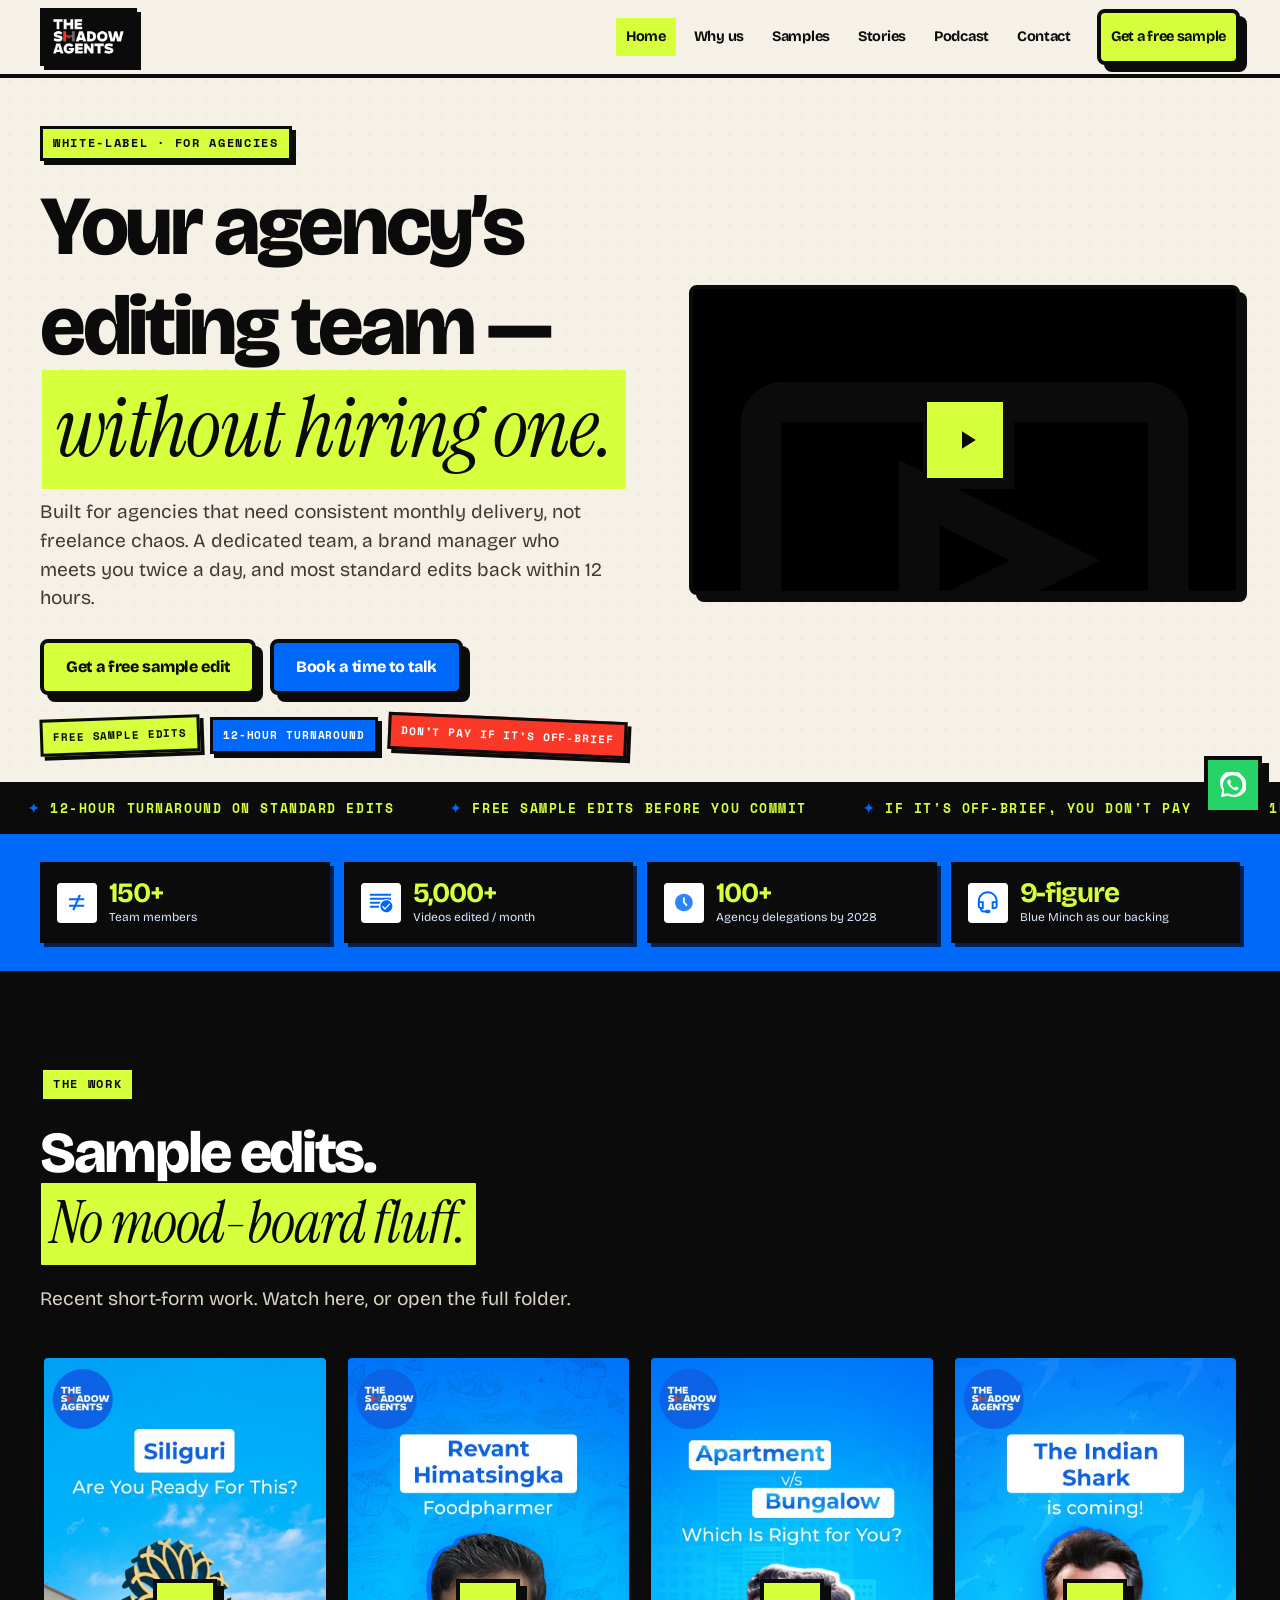
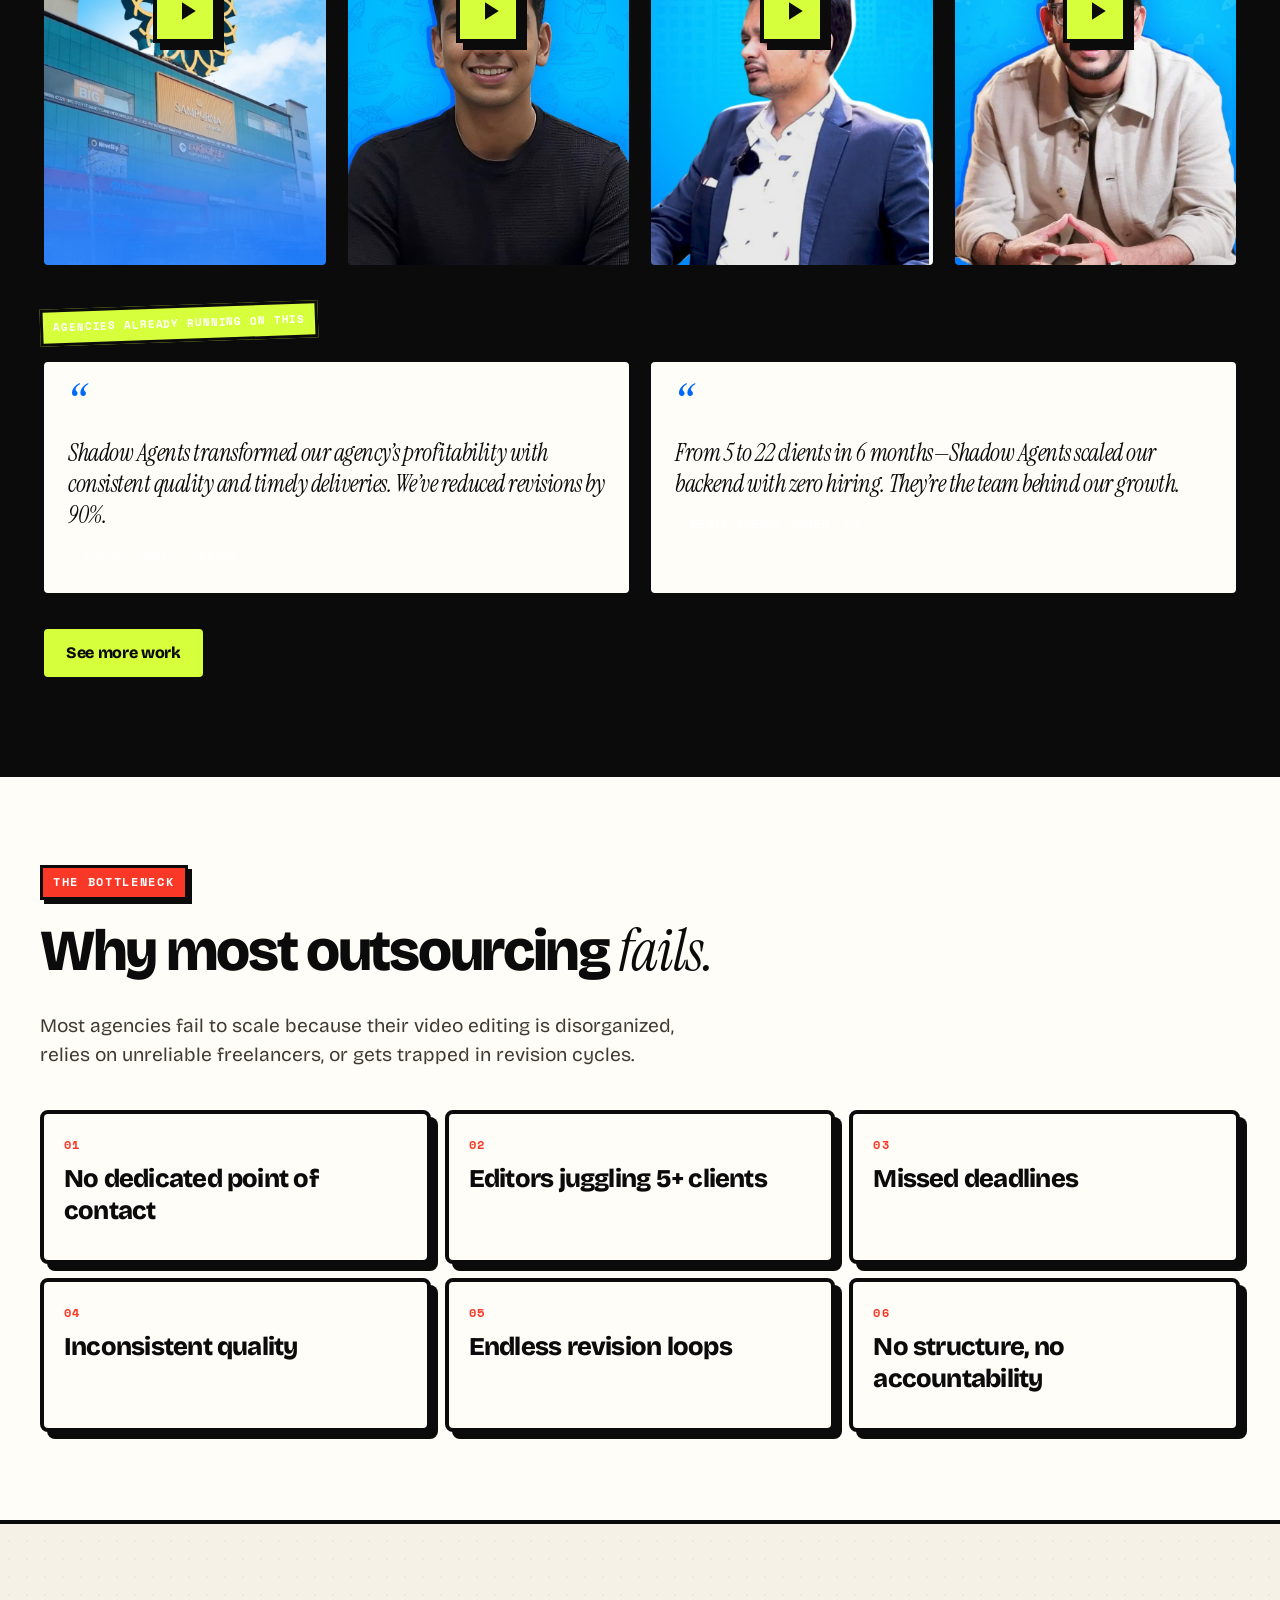
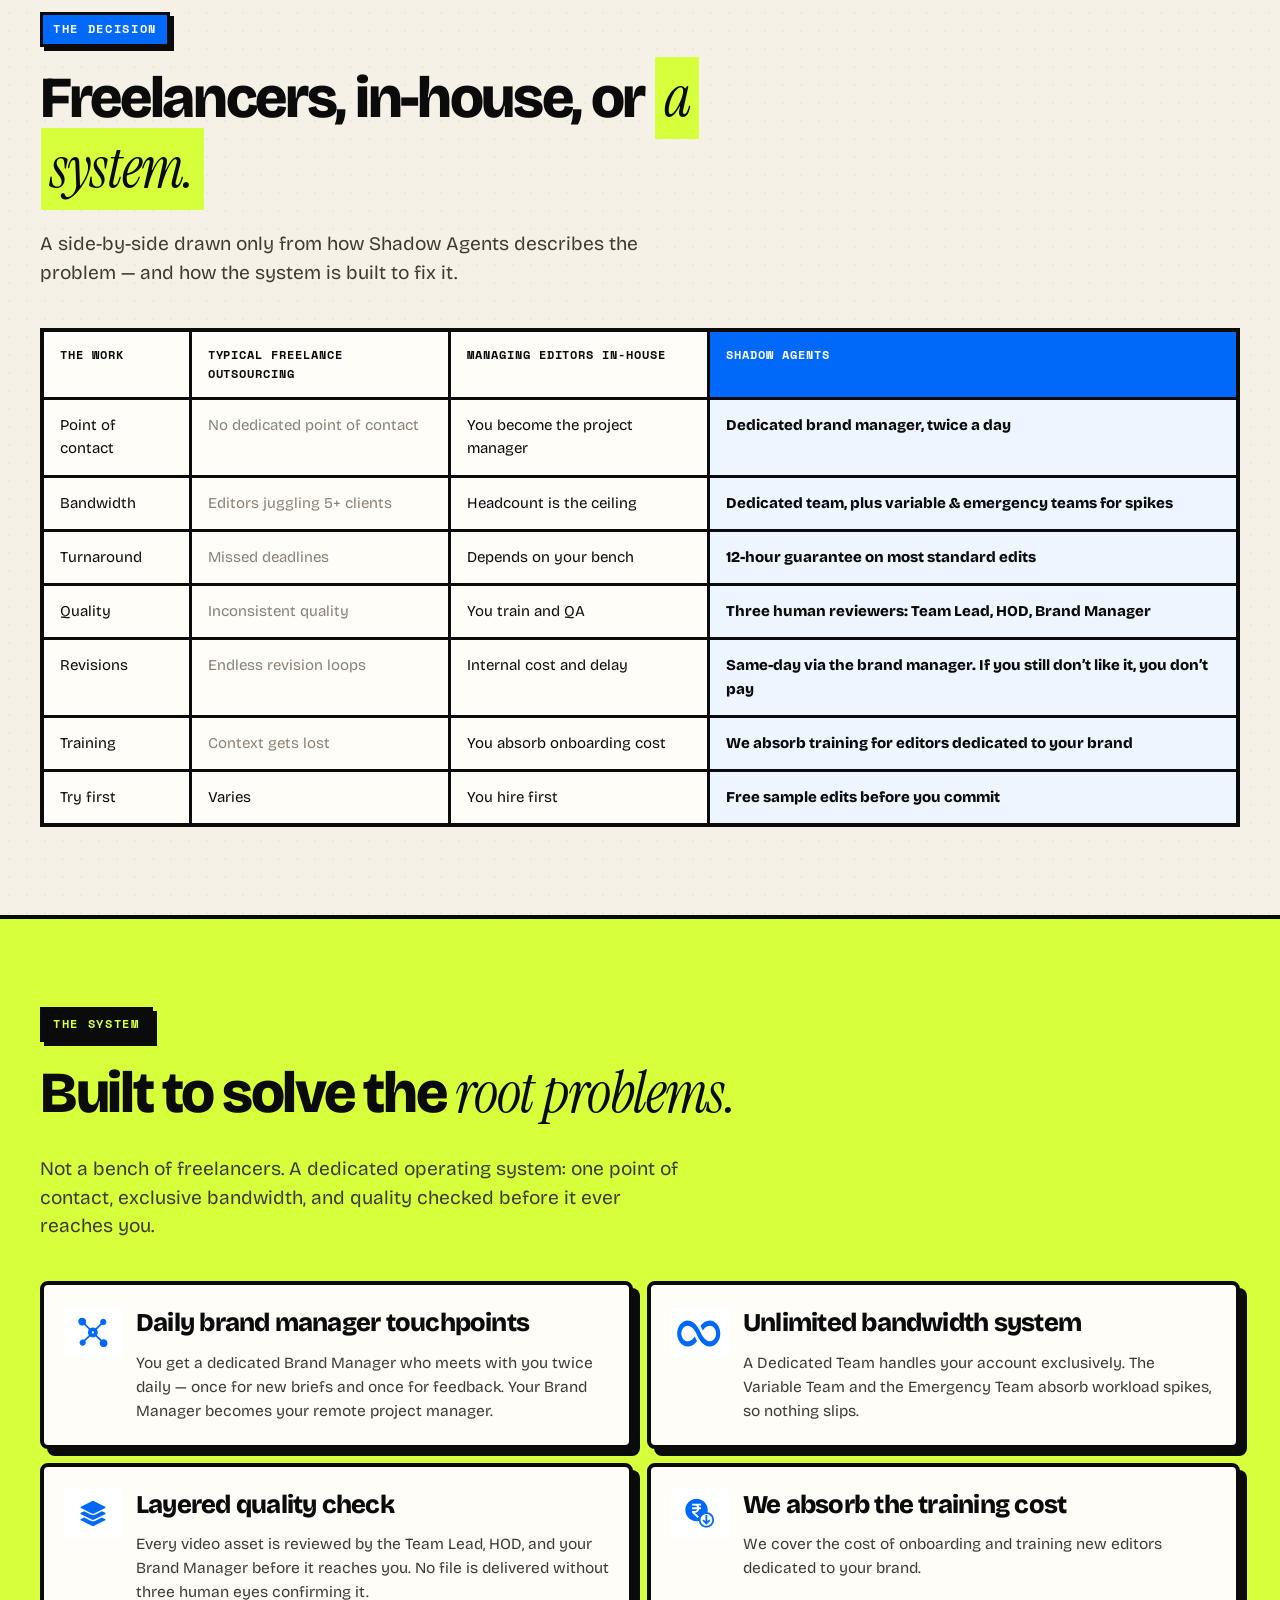
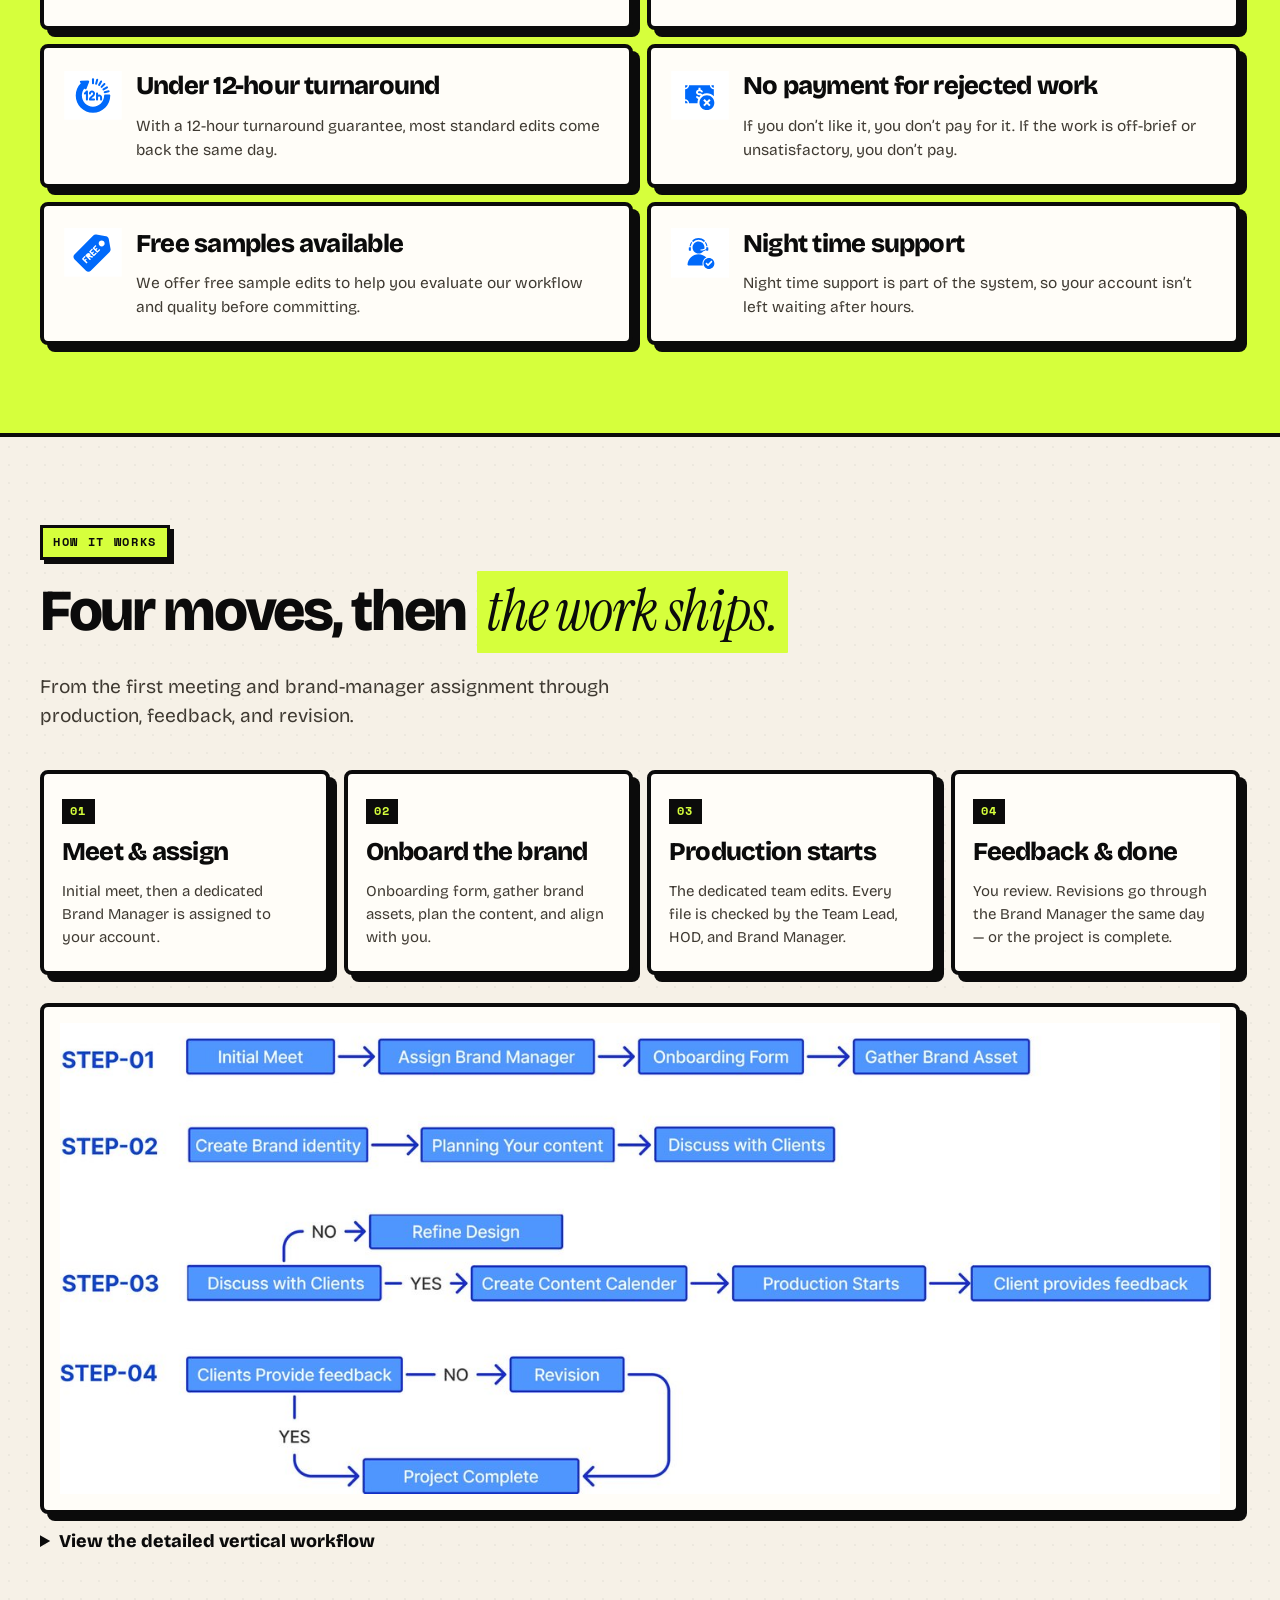
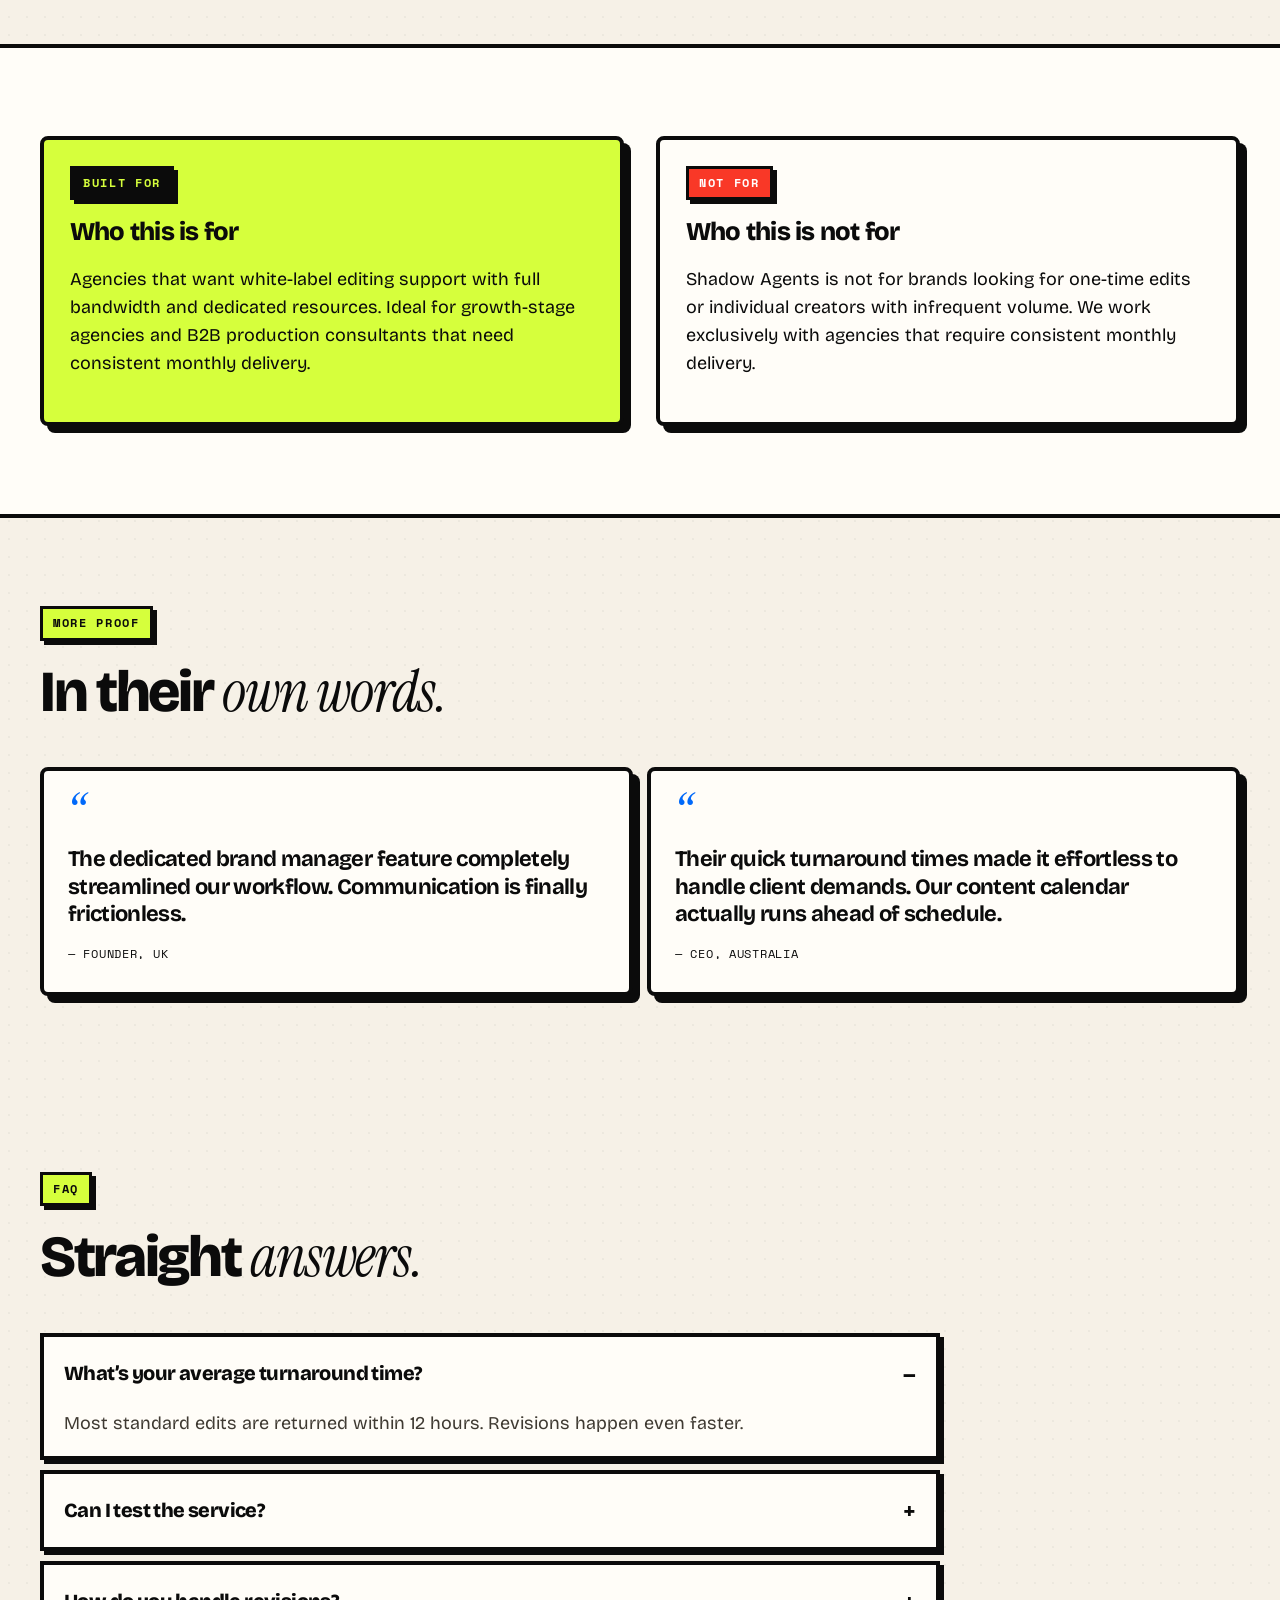
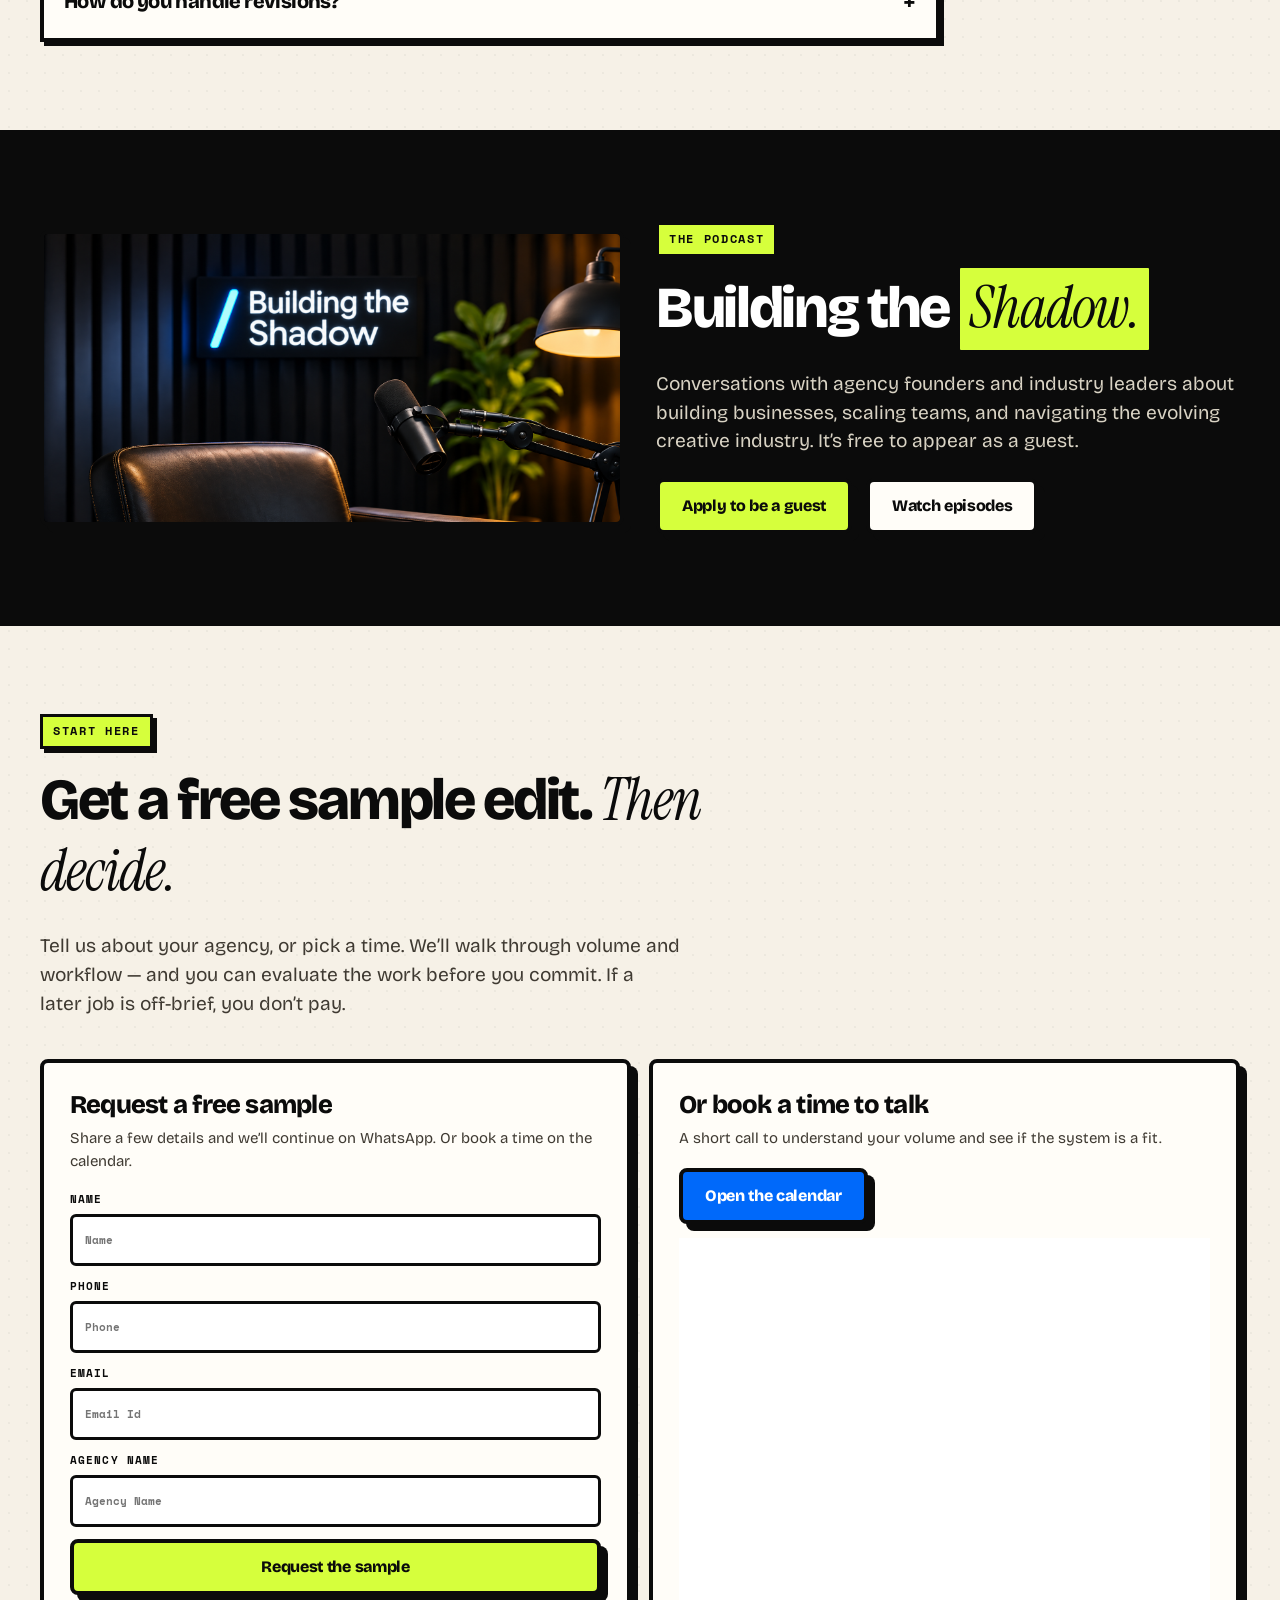
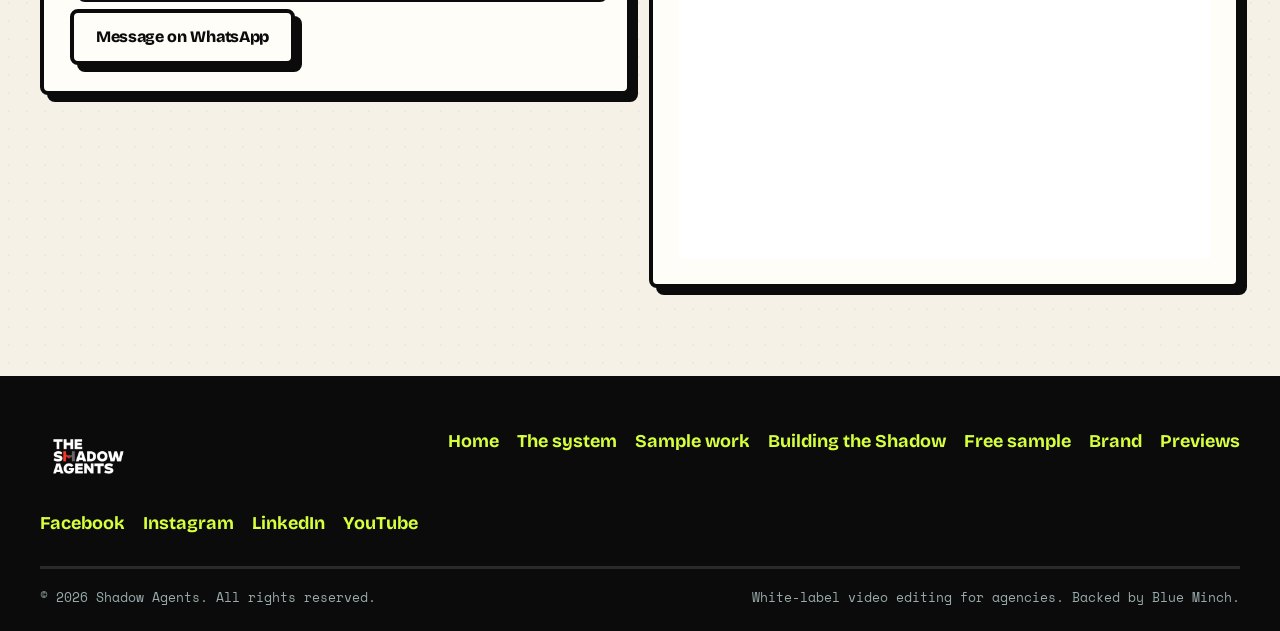
==== commit c368d71a: "Move work into the proof slot, even the system grid, and enrich the podcast hero Merge the sample-ed" ====
--- a/index.html
+++ b/index.html
@@ -247,11 +247,9 @@
 .pain-grid{display:grid;grid-template-columns:repeat(3,1fr);gap:14px}
 .pain-card{padding:22px 20px;background:var(--paper)}
 .pain-card .num{font-family:var(--font-mono);font-weight:700;font-size:12px;color:var(--red);letter-spacing:.1em;margin-bottom:8px}
-.bento{display:grid;grid-template-columns:repeat(4,1fr);gap:14px}
-.bento .system-card:nth-child(1),.bento .system-card:nth-child(6),
-.bento .system-card:nth-child(7),.bento .system-card:nth-child(8){grid-column:span 2}
-.system-card{padding:22px 20px;display:grid;grid-template-columns:auto 1fr;gap:14px;align-items:start;background:var(--paper)}
-.system-card img{width:58px;height:50px;object-fit:contain}
+.bento{display:grid;grid-template-columns:repeat(2,minmax(0,1fr));gap:14px;align-items:stretch}
+.system-card{padding:22px 20px;display:grid;grid-template-columns:auto minmax(0,1fr);gap:14px;align-items:start;background:var(--paper);height:100%;min-width:0}
+.system-card img{width:58px;height:50px;object-fit:contain;flex-shrink:0}
 .system-card p{margin:8px 0 0;color:var(--muted);font-size:15.5px}
 .compare{width:100%;border-collapse:separate;border-spacing:0;background:var(--paper);border:var(--line);box-shadow:var(--shadow);overflow:hidden}
 .compare th,.compare td{padding:14px 16px;text-align:left;border-bottom:3px solid var(--ink);border-right:3px solid var(--ink);font-size:15px;vertical-align:top}
@@ -277,6 +275,12 @@
 blockquote.quote p{margin:0;font-size:22px;line-height:1.25;letter-spacing:-.03em;font-weight:700}
 blockquote.quote footer{margin-top:16px;font-family:var(--font-mono);font-size:12px;letter-spacing:.06em;text-transform:uppercase}
 .qmark{font-family:var(--font-serif);font-style:italic;font-size:56px;line-height:.7;color:var(--blue);margin-bottom:8px}
+.portfolio-quotes{margin-top:36px}
+.portfolio-quotes .sticker{display:inline-block;margin-bottom:16px}
+.portfolio-quotes blockquote.quote p{
+  font-family:var(--font-serif);font-style:italic;font-weight:400;letter-spacing:-.02em;
+  font-size:clamp(20px,2vw,24px);line-height:1.3;color:var(--ink);
+}
 
 .faq-list{display:flex;flex-direction:column;gap:10px;max-width:900px}
 .faq-list details{background:var(--paper);border:var(--line);box-shadow:var(--shadow-sm);padding:0 20px}
@@ -325,20 +329,40 @@
 .mobile-cta .btn{flex:1;min-height:48px;font-size:14px}
 
 /* Podcast */
-.hero-pod{position:relative;padding:0;min-height:82vh;display:flex;align-items:flex-end;border-bottom:var(--line);background:#0b0b0b;overflow:hidden}
+.hero-pod{position:relative;padding:0;min-height:82vh;display:flex;align-items:flex-end;border-bottom:var(--line);background:#0b0b0b;overflow:hidden;box-shadow:inset 0 0 0 4px var(--ink)}
 .hero-pod .hero-bg{position:absolute;inset:0}
 .hero-pod .hero-bg img,.hero-pod .hero-bg .ph{
-  position:absolute;inset:0;width:100%;height:100%;object-fit:cover;object-position:center 30%;border:0;
-}
-.hero-pod .hero-bg::after{
-  content:"";position:absolute;inset:0;pointer-events:none;z-index:1;
+  position:absolute;inset:0;width:100%;height:100%;object-fit:cover;object-position:78% 50%;border:0;
+}
+.hero-pod .hero-bg-video{
+  position:absolute;inset:0;overflow:hidden;pointer-events:none;z-index:0;
+}
+.hero-pod .hero-bg-video iframe{
+  position:absolute;top:50%;left:50%;
+  width:177.78vh;height:100vh;min-width:100%;min-height:56.25vw;
+  transform:translate(-50%,-50%) scale(1.12);
+  border:0;pointer-events:none;max-width:none;
+}
+.hero-pod .hero-bg-fx{
+  position:absolute;inset:0;pointer-events:none;z-index:1;
   background:
-    linear-gradient(180deg,rgba(11,11,11,.62) 0%,rgba(11,11,11,.74) 38%,rgba(11,11,11,.94) 100%),
-    linear-gradient(90deg,rgba(11,11,11,.35) 0%,rgba(11,11,11,.12) 55%,rgba(11,11,11,.3) 100%);
+    linear-gradient(180deg,rgba(11,11,11,.55) 0%,rgba(11,11,11,.70) 52%,rgba(11,11,11,.85) 100%),
+    linear-gradient(90deg,rgba(11,11,11,.62) 0%,rgba(11,11,11,.28) 42%,rgba(11,11,11,.12) 100%);
+}
+.hero-pod .hero-bg-fx::after{
+  content:"";position:absolute;inset:0;pointer-events:none;opacity:.09;mix-blend-mode:overlay;
+  background-image:url("data:image/svg+xml;utf8,<svg xmlns='http://www.w3.org/2000/svg' width='180' height='180'><filter id='n'><feTurbulence type='fractalNoise' baseFrequency='0.8' numOctaves='4' stitchTiles='stitch'/></filter><rect width='100%' height='100%' filter='url(%23n)'/></svg>");background-size:180px 180px;
 }
 .hero-pod .wrap{position:relative;z-index:2;padding:130px 0 64px;max-width:900px}
+.hero-pod .wrap::before{
+  content:"";position:absolute;left:-8%;bottom:-6%;width:min(740px,95%);height:min(560px,85%);
+  background:radial-gradient(ellipse at 28% 55%,rgba(214,255,60,.22) 0%,rgba(214,255,60,.08) 42%,transparent 70%);
+  pointer-events:none;z-index:0;filter:blur(2px);
+}
+.hero-pod .wrap > *{position:relative;z-index:1}
 .hero-pod h1,.hero-pod .lede{color:#fff}
 .hero-pod .lede{color:#efe9d8}
+.hero-pod h1{line-height:1.2}
 .hero-pod h1 .mark{color:var(--ink)}
 .episode-grid{display:grid;grid-template-columns:repeat(3,1fr);gap:16px}
 .episode-card{background:var(--paper);overflow:hidden}
@@ -419,11 +443,11 @@
   .marquee-track{animation:none}
   .reveal{opacity:1;transform:none}
   .btn,.play-btn i{transition:none}
+  .hero-bg-video{display:none !important}
 }
 @media (max-width:1100px){
   .hero-grid,.split,.contact-grid,.trust-grid,.frames{grid-template-columns:1fr}
-  .bento{grid-template-columns:1fr 1fr}
-  .bento .system-card:nth-child(1),.bento .system-card:nth-child(6){grid-column:auto}
+  .bento{grid-template-columns:repeat(2,minmax(0,1fr))}
   .steps,.episode-grid,.benefit-grid,.topic-grid,.pain-grid,.swatch-grid,.portfolio-grid{grid-template-columns:1fr 1fr}
   .frames{justify-items:center}
 }
@@ -437,7 +461,7 @@
   body.nav-open .nav{display:flex}
   .nav a{padding:12px 8px}
   .nav-cta{margin:10px 0 0}
-  .system-card,.quote-grid,.do-dont,.logo-row,.compare{display:block}
+  .quote-grid,.do-dont,.logo-row,.compare{display:block}
   .compare thead{display:none}
   .compare tr{display:block;border-bottom:var(--line-sm);padding:8px 0}
   .compare td,.compare th{display:block;border:0;padding:6px 14px}
@@ -455,18 +479,19 @@
   .badge-row{margin-top:14px}
   .hero-pod{min-height:0}
   .hero-pod .wrap{padding:32px 0 calc(24px + var(--cta-h))}
-  .hero-pod .hero-bg::after{
-    background:linear-gradient(180deg,rgba(11,11,11,.78) 0%,rgba(11,11,11,.88) 42%,rgba(11,11,11,.96) 100%);
+  .hero-pod .hero-bg-fx{
+    background:
+      linear-gradient(180deg,rgba(11,11,11,.58) 0%,rgba(11,11,11,.72) 48%,rgba(11,11,11,.88) 100%),
+      linear-gradient(90deg,rgba(11,11,11,.70) 0%,rgba(11,11,11,.32) 55%,rgba(11,11,11,.16) 100%);
   }
 }
 @media (max-width:640px){
-  .pain-grid,.portfolio-grid,.steps,.episode-grid,.benefit-grid,.topic-grid,.swatch-grid,.bento{grid-template-columns:1fr}
+  .pain-grid,.portfolio-grid,.steps,.episode-grid,.benefit-grid,.topic-grid,.swatch-grid,.bento{grid-template-columns:minmax(0,1fr)}
   .btn-row{flex-direction:column}
   .hero .btn-row .btn,.hero-pod .btn-row .btn,#final-cta .btn{width:100%}
   .trust-grid{grid-template-columns:1fr 1fr}
   h1{font-size:clamp(36px,12vw,52px)}
 }
-
 </style>
 <script>
 window.saPh=function(img){
@@ -567,28 +592,54 @@
     </div>
   </section>
 
-  <section class="section" id="stories-peek">
+  <section class="section band-ink" id="portfolio">
+    <span id="stories-peek"></span>
     <div class="wrap">
       <div class="section-head reveal">
-        <p class="kicker">Proof, up front</p>
-        <h2>Agencies already <span class="accent mark">running on this.</span></h2>
-      </div>
-      <div class="quote-grid">
-        <blockquote class="quote card reveal">
-          <div class="qmark" aria-hidden="true">“</div>
-          <p>Shadow Agents transformed our agency’s profitability with consistent quality and timely deliveries. We’ve reduced revisions by 90%.</p>
-          <footer>— Agency Owner, Canada</footer>
-        </blockquote>
-        <blockquote class="quote card reveal">
-          <div class="qmark" aria-hidden="true">“</div>
-          <p>From 5 to 22 clients in 6 months—Shadow Agents scaled our backend with zero hiring. They’re the team behind our growth.</p>
-          <footer>— Media Agency Owner, US</footer>
-        </blockquote>
-      </div>
-    </div>
-  </section>
-
-  <section class="section band-paper" id="problem">
+        <p class="kicker lime">The work</p>
+        <h2 style="color:#fff">Sample edits.<br><span class="accent mark">No mood-board fluff.</span></h2>
+        <p class="lede">Recent short-form work. Watch here, or open the full folder.</p>
+      </div>
+      <div class="portfolio-grid">
+        <div class="short-card frame reveal">
+          <img data-ph="SHORT 9:16" data-ratio="9/16" onerror="window.saPh&&saPh(this)" src="assets/short-1.jpg" alt="Portfolio sample 1 — Siliguri short-form edit">
+          <button class="play-btn" type="button" data-yt="BBkwayx13u0" data-title="Portfolio sample 1 — Siliguri short-form edit"><i><svg viewBox="0 0 24 24" fill="currentColor" aria-hidden="true"><path d="M8 5v14l11-7L8 5z"/></svg></i><span style="position:absolute;width:1px;height:1px;overflow:hidden;clip:rect(0,0,0,0)">Play Portfolio sample 1 — Siliguri short-form edit</span></button>
+        </div>
+        <div class="short-card frame reveal">
+          <img data-ph="SHORT 9:16" data-ratio="9/16" onerror="window.saPh&&saPh(this)" src="assets/short-2.jpg" alt="Portfolio sample 2">
+          <button class="play-btn" type="button" data-yt="VU55TiGA5BM" data-title="Portfolio sample 2"><i><svg viewBox="0 0 24 24" fill="currentColor" aria-hidden="true"><path d="M8 5v14l11-7L8 5z"/></svg></i><span style="position:absolute;width:1px;height:1px;overflow:hidden;clip:rect(0,0,0,0)">Play Portfolio sample 2</span></button>
+        </div>
+        <div class="short-card frame reveal">
+          <img data-ph="SHORT 9:16" data-ratio="9/16" onerror="window.saPh&&saPh(this)" src="assets/short-3.jpg" alt="Portfolio sample 3">
+          <button class="play-btn" type="button" data-yt="Uhq5g2gYBpo" data-title="Portfolio sample 3"><i><svg viewBox="0 0 24 24" fill="currentColor" aria-hidden="true"><path d="M8 5v14l11-7L8 5z"/></svg></i><span style="position:absolute;width:1px;height:1px;overflow:hidden;clip:rect(0,0,0,0)">Play Portfolio sample 3</span></button>
+        </div>
+        <div class="short-card frame reveal">
+          <img data-ph="SHORT 9:16" data-ratio="9/16" onerror="window.saPh&&saPh(this)" src="assets/short-4.jpg" alt="Portfolio sample 4">
+          <button class="play-btn" type="button" data-yt="d_9308Yxiaw" data-title="Portfolio sample 4"><i><svg viewBox="0 0 24 24" fill="currentColor" aria-hidden="true"><path d="M8 5v14l11-7L8 5z"/></svg></i><span style="position:absolute;width:1px;height:1px;overflow:hidden;clip:rect(0,0,0,0)">Play Portfolio sample 4</span></button>
+        </div>
+      </div>
+      <div class="portfolio-quotes reveal">
+        <span class="sticker lime rot">Agencies already running on this</span>
+        <div class="quote-grid">
+          <blockquote class="quote card">
+            <div class="qmark" aria-hidden="true">“</div>
+            <p>Shadow Agents transformed our agency’s profitability with consistent quality and timely deliveries. We’ve reduced revisions by 90%.</p>
+            <footer>— Agency Owner, Canada</footer>
+          </blockquote>
+          <blockquote class="quote card">
+            <div class="qmark" aria-hidden="true">“</div>
+            <p>From 5 to 22 clients in 6 months—Shadow Agents scaled our backend with zero hiring. They’re the team behind our growth.</p>
+            <footer>— Media Agency Owner, US</footer>
+          </blockquote>
+        </div>
+      </div>
+      <div style="margin-top:28px" class="reveal">
+        <a class="btn btn-lime" href="https://drive.google.com/drive/folders/1zh6d33L2jhCr43pyXz2b8Bds6QGxI4gR" target="_blank" rel="noopener">See more work</a>
+      </div>
+    </div>
+  </section>
+
+    <section class="section band-paper" id="problem">
     <div class="wrap">
       <div class="section-head reveal">
         <p class="kicker red">The bottleneck</p>
@@ -741,38 +792,22 @@
     </div>
   </section>
 
-  <section class="section band-ink" id="portfolio">
-    <div class="wrap">
-      <div class="section-head reveal">
-        <p class="kicker lime">The work</p>
-        <h2 style="color:#fff">Sample edits.<br><span class="accent mark">No mood-board fluff.</span></h2>
-        <p class="lede">Recent short-form work. Watch here, or open the full folder.</p>
-      </div>
-      <div class="portfolio-grid">
-        <div class="short-card frame reveal">
-          <img data-ph="SHORT 9:16" data-ratio="9/16" onerror="window.saPh&&saPh(this)" src="assets/short-1.jpg" alt="Portfolio sample 1 — Siliguri short-form edit">
-          <button class="play-btn" type="button" data-yt="BBkwayx13u0" data-title="Portfolio sample 1 — Siliguri short-form edit"><i><svg viewBox="0 0 24 24" fill="currentColor" aria-hidden="true"><path d="M8 5v14l11-7L8 5z"/></svg></i><span style="position:absolute;width:1px;height:1px;overflow:hidden;clip:rect(0,0,0,0)">Play Portfolio sample 1 — Siliguri short-form edit</span></button>
-        </div>
-        <div class="short-card frame reveal">
-          <img data-ph="SHORT 9:16" data-ratio="9/16" onerror="window.saPh&&saPh(this)" src="assets/short-2.jpg" alt="Portfolio sample 2">
-          <button class="play-btn" type="button" data-yt="VU55TiGA5BM" data-title="Portfolio sample 2"><i><svg viewBox="0 0 24 24" fill="currentColor" aria-hidden="true"><path d="M8 5v14l11-7L8 5z"/></svg></i><span style="position:absolute;width:1px;height:1px;overflow:hidden;clip:rect(0,0,0,0)">Play Portfolio sample 2</span></button>
-        </div>
-        <div class="short-card frame reveal">
-          <img data-ph="SHORT 9:16" data-ratio="9/16" onerror="window.saPh&&saPh(this)" src="assets/short-3.jpg" alt="Portfolio sample 3">
-          <button class="play-btn" type="button" data-yt="Uhq5g2gYBpo" data-title="Portfolio sample 3"><i><svg viewBox="0 0 24 24" fill="currentColor" aria-hidden="true"><path d="M8 5v14l11-7L8 5z"/></svg></i><span style="position:absolute;width:1px;height:1px;overflow:hidden;clip:rect(0,0,0,0)">Play Portfolio sample 3</span></button>
-        </div>
-        <div class="short-card frame reveal">
-          <img data-ph="SHORT 9:16" data-ratio="9/16" onerror="window.saPh&&saPh(this)" src="assets/short-4.jpg" alt="Portfolio sample 4">
-          <button class="play-btn" type="button" data-yt="d_9308Yxiaw" data-title="Portfolio sample 4"><i><svg viewBox="0 0 24 24" fill="currentColor" aria-hidden="true"><path d="M8 5v14l11-7L8 5z"/></svg></i><span style="position:absolute;width:1px;height:1px;overflow:hidden;clip:rect(0,0,0,0)">Play Portfolio sample 4</span></button>
-        </div>
-      </div>
-      <div style="margin-top:28px" class="reveal">
-        <a class="btn btn-lime" href="https://drive.google.com/drive/folders/1zh6d33L2jhCr43pyXz2b8Bds6QGxI4gR" target="_blank" rel="noopener">See more work</a>
-      </div>
-    </div>
-  </section>
-
-  <section class="section" id="stories">
+      <section class="section band-paper" id="who">
+    <div class="wrap split">
+      <div class="card panel reveal" style="background:var(--lime)">
+        <p class="kicker ink">Built for</p>
+        <h3>Who this is for</h3>
+        <p>Agencies that want white-label editing support with full bandwidth and dedicated resources. Ideal for growth-stage agencies and B2B production consultants that need consistent monthly delivery.</p>
+      </div>
+      <div class="card panel reveal">
+        <p class="kicker red">Not for</p>
+        <h3>Who this is not for</h3>
+        <p>Shadow Agents is not for brands looking for one-time edits or individual creators with infrequent volume. We work exclusively with agencies that require consistent monthly delivery.</p>
+      </div>
+    </div>
+  </section>
+
+<section class="section" id="stories">
     <div class="wrap">
       <div class="section-head reveal">
         <p class="kicker">More proof</p>
@@ -789,21 +824,6 @@
           <p>Their quick turnaround times made it effortless to handle client demands. Our content calendar actually runs ahead of schedule.</p>
           <footer>— CEO, Australia</footer>
         </blockquote>
-      </div>
-    </div>
-  </section>
-
-  <section class="section band-paper" id="who">
-    <div class="wrap split">
-      <div class="card panel reveal" style="background:var(--lime)">
-        <p class="kicker ink">Built for</p>
-        <h3>Who this is for</h3>
-        <p>Agencies that want white-label editing support with full bandwidth and dedicated resources. Ideal for growth-stage agencies and B2B production consultants that need consistent monthly delivery.</p>
-      </div>
-      <div class="card panel reveal">
-        <p class="kicker red">Not for</p>
-        <h3>Who this is not for</h3>
-        <p>Shadow Agents is not for brands looking for one-time edits or individual creators with infrequent volume. We work exclusively with agencies that require consistent monthly delivery.</p>
       </div>
     </div>
   </section>
@@ -909,7 +929,6 @@
   </div>
 </footer>
 <a class="wa-fab" href="https://wa.me/+918900754383?text=Hi%20Shadow%20Agents%20%E2%80%94%20I%27d%20like%20a%20free%20sample%20edit." target="_blank" rel="noopener" aria-label="Chat on WhatsApp"><svg viewBox="0 0 24 24" fill="currentColor" aria-hidden="true"><path d="M20.5 3.5A11 11 0 0 0 2.1 16.7L1 23l6.5-1.1A11 11 0 0 0 12 23a11 11 0 0 0 8.5-19.5zM12 21a9 9 0 0 1-4.6-1.3l-.3-.2-3.8.6.6-3.7-.2-.3A9 9 0 1 1 12 21zm5-6.7c-.3-.1-1.6-.8-1.8-.9s-.4-.1-.6.1-.7.9-.8 1-.3.2-.6.1a7.4 7.4 0 0 1-2.2-1.4 8.2 8.2 0 0 1-1.5-1.9c-.2-.3 0-.4.1-.6l.4-.5.2-.3a.5.5 0 0 0 0-.5l-.8-2c-.2-.5-.4-.4-.6-.4h-.5a1 1 0 0 0-.7.3 2.9 2.9 0 0 0-.9 2.2 5 5 0 0 0 1.1 2.6 11.5 11.5 0 0 0 4.4 3.9 5.2 5.2 0 0 0 3 .8 2.5 2.5 0 0 0 1.7-1.1 2 2 0 0 0 .1-1.1c-.1-.2-.3-.2-.6-.3z"/></svg></a>
-
 
 <div class="mobile-cta" role="region" aria-label="Quick actions">
   <a class="btn btn-lime" href="#sample">Get a free sample</a>
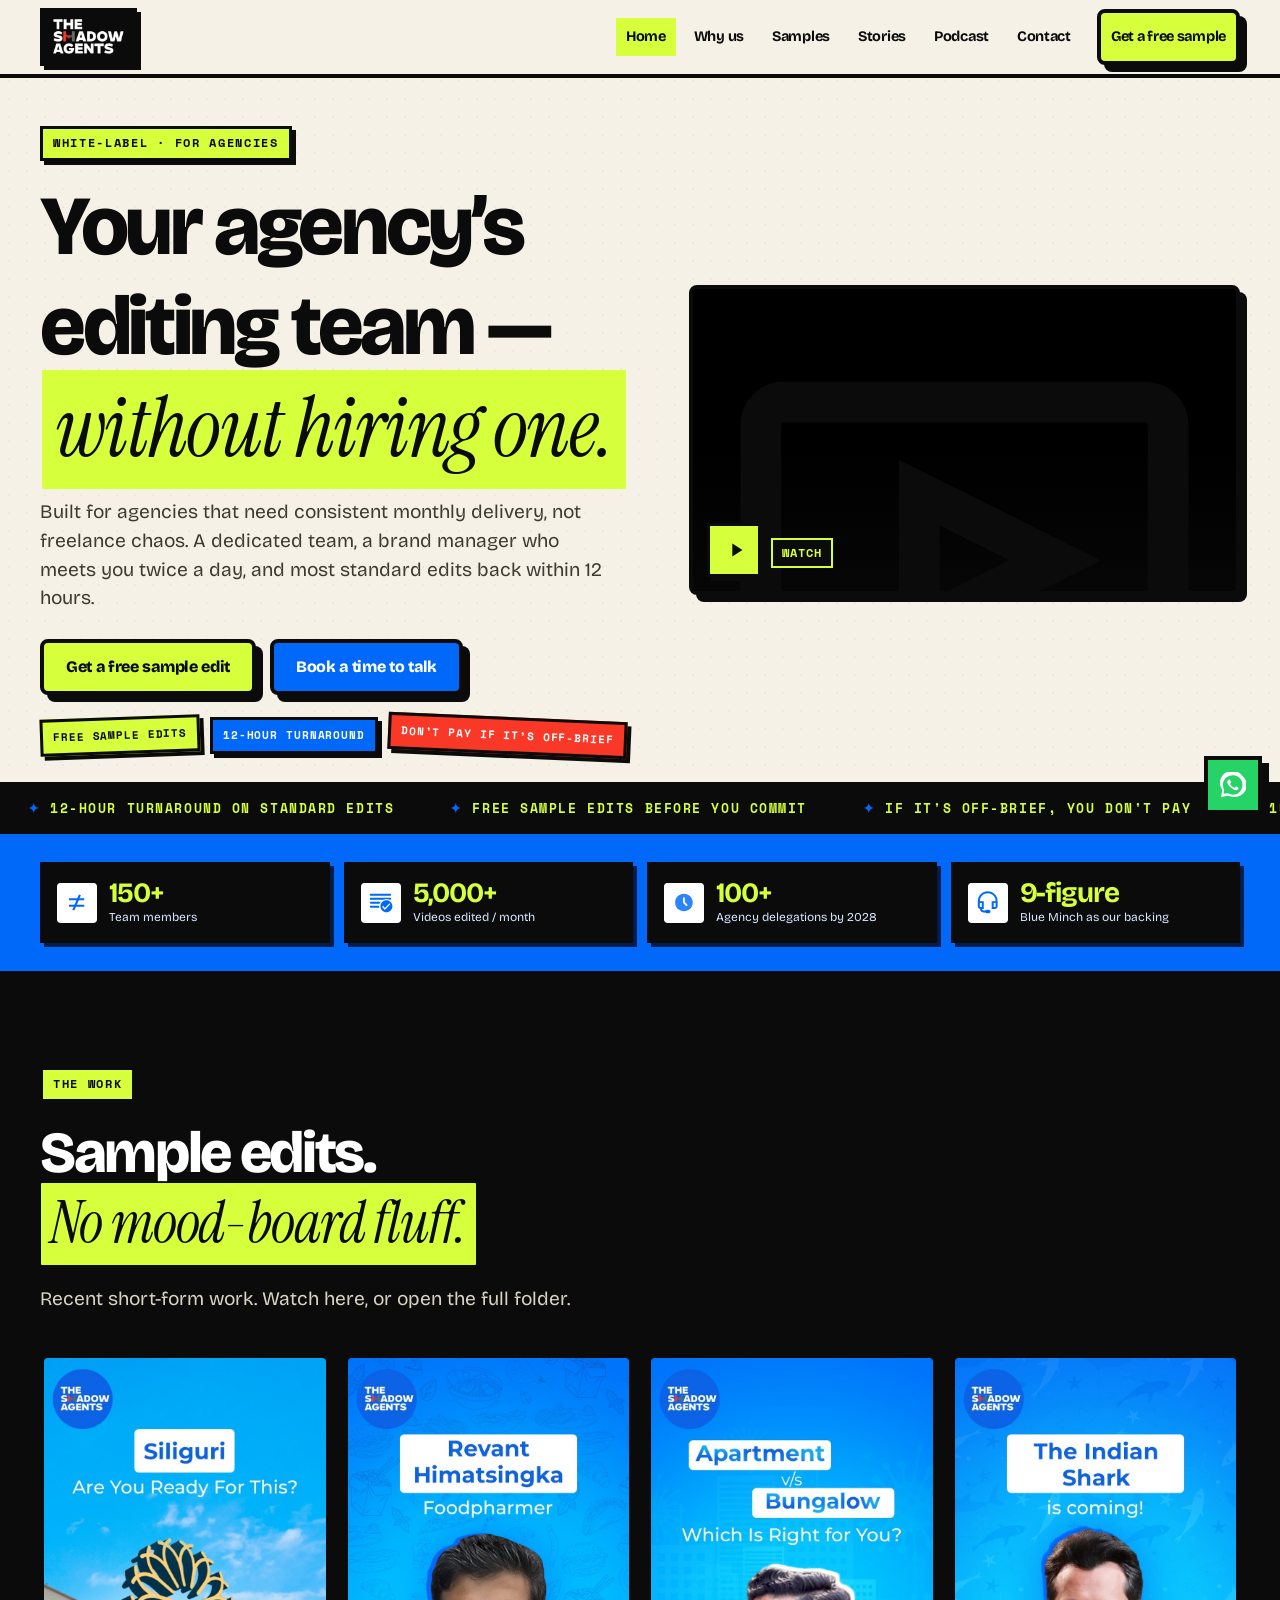
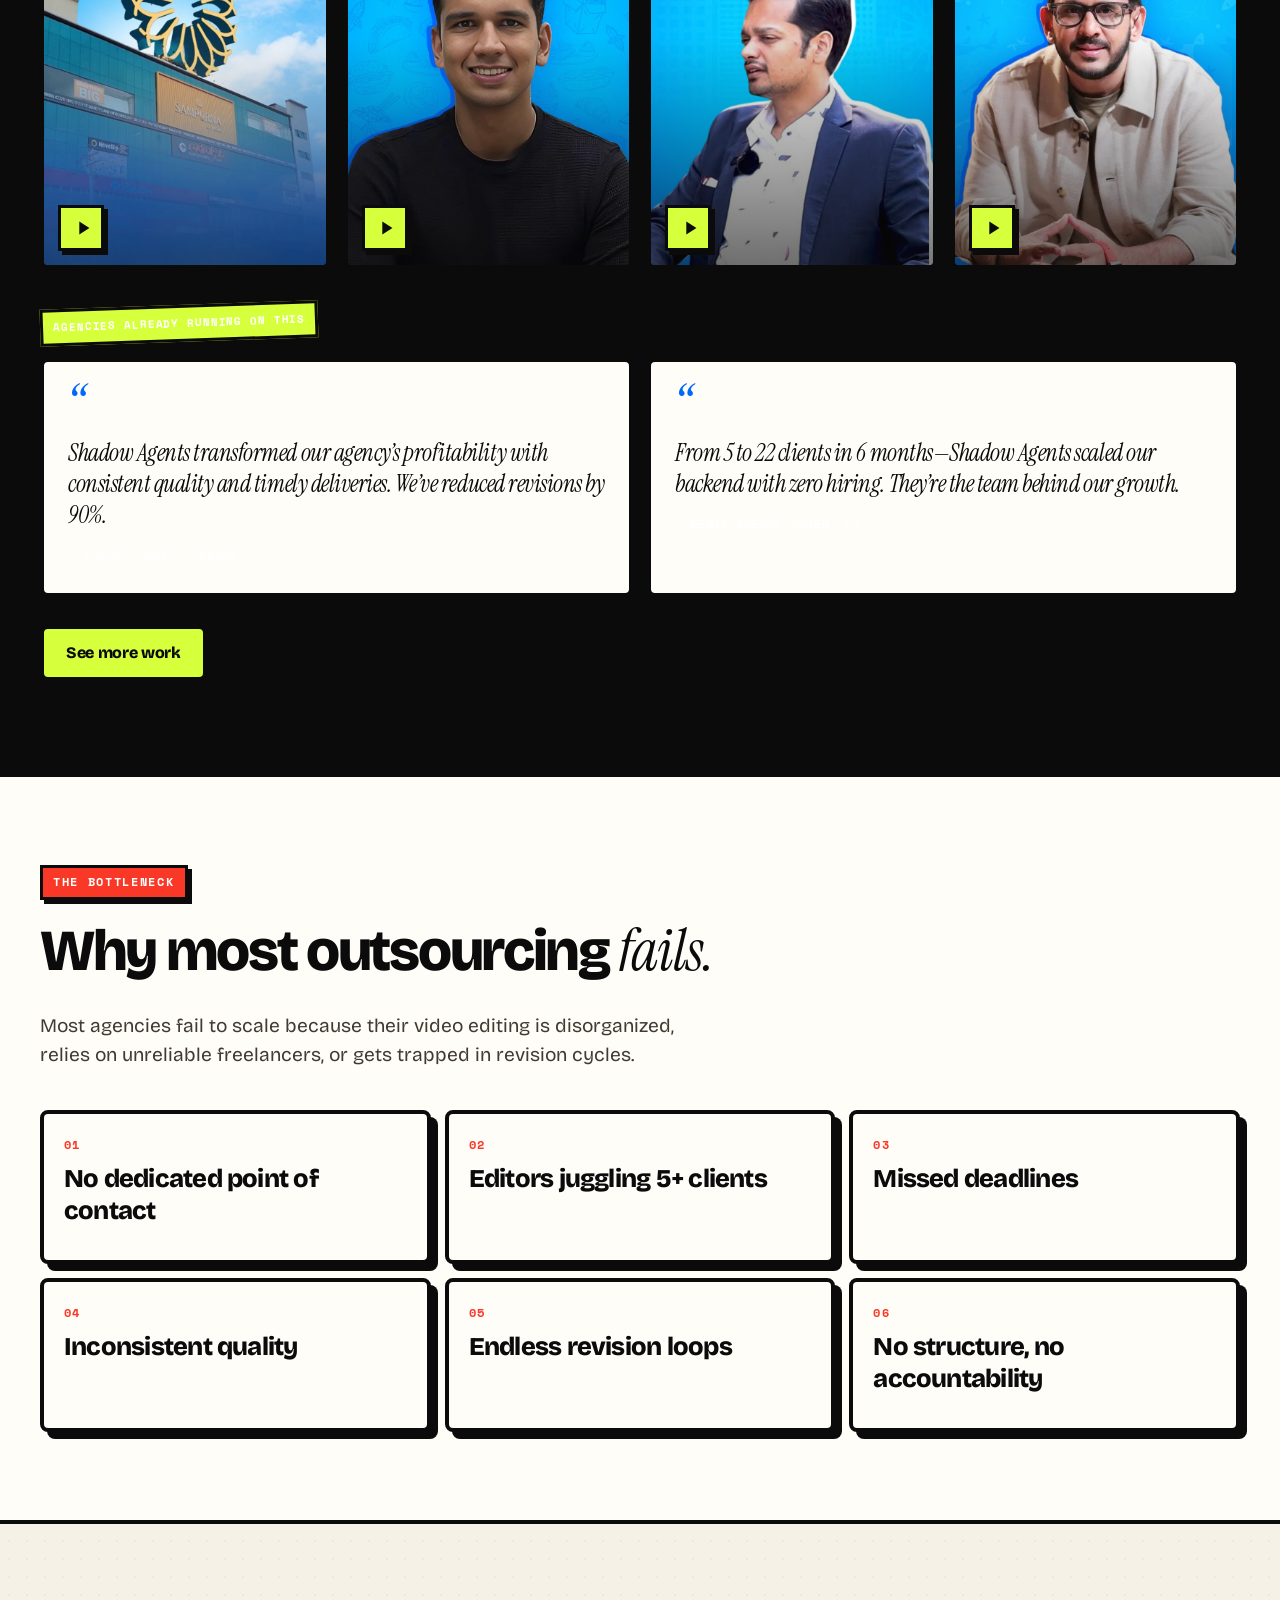
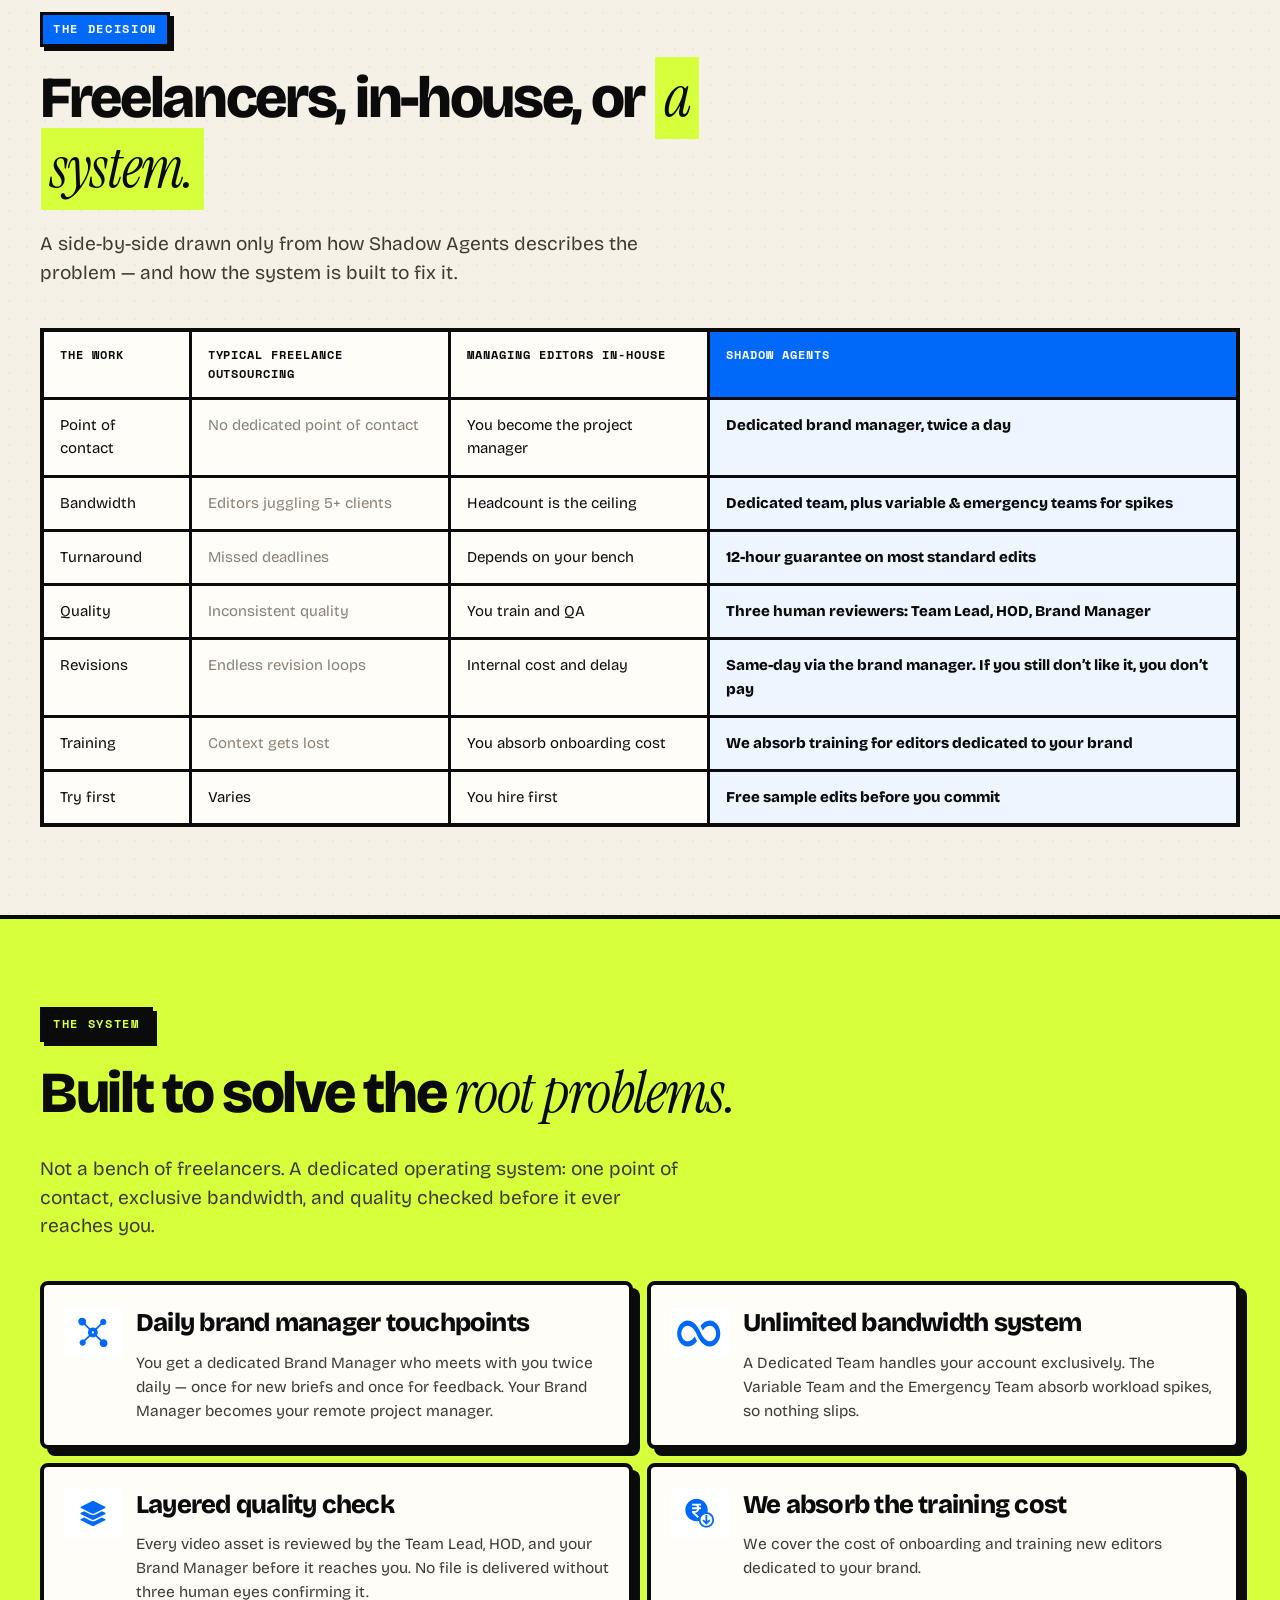
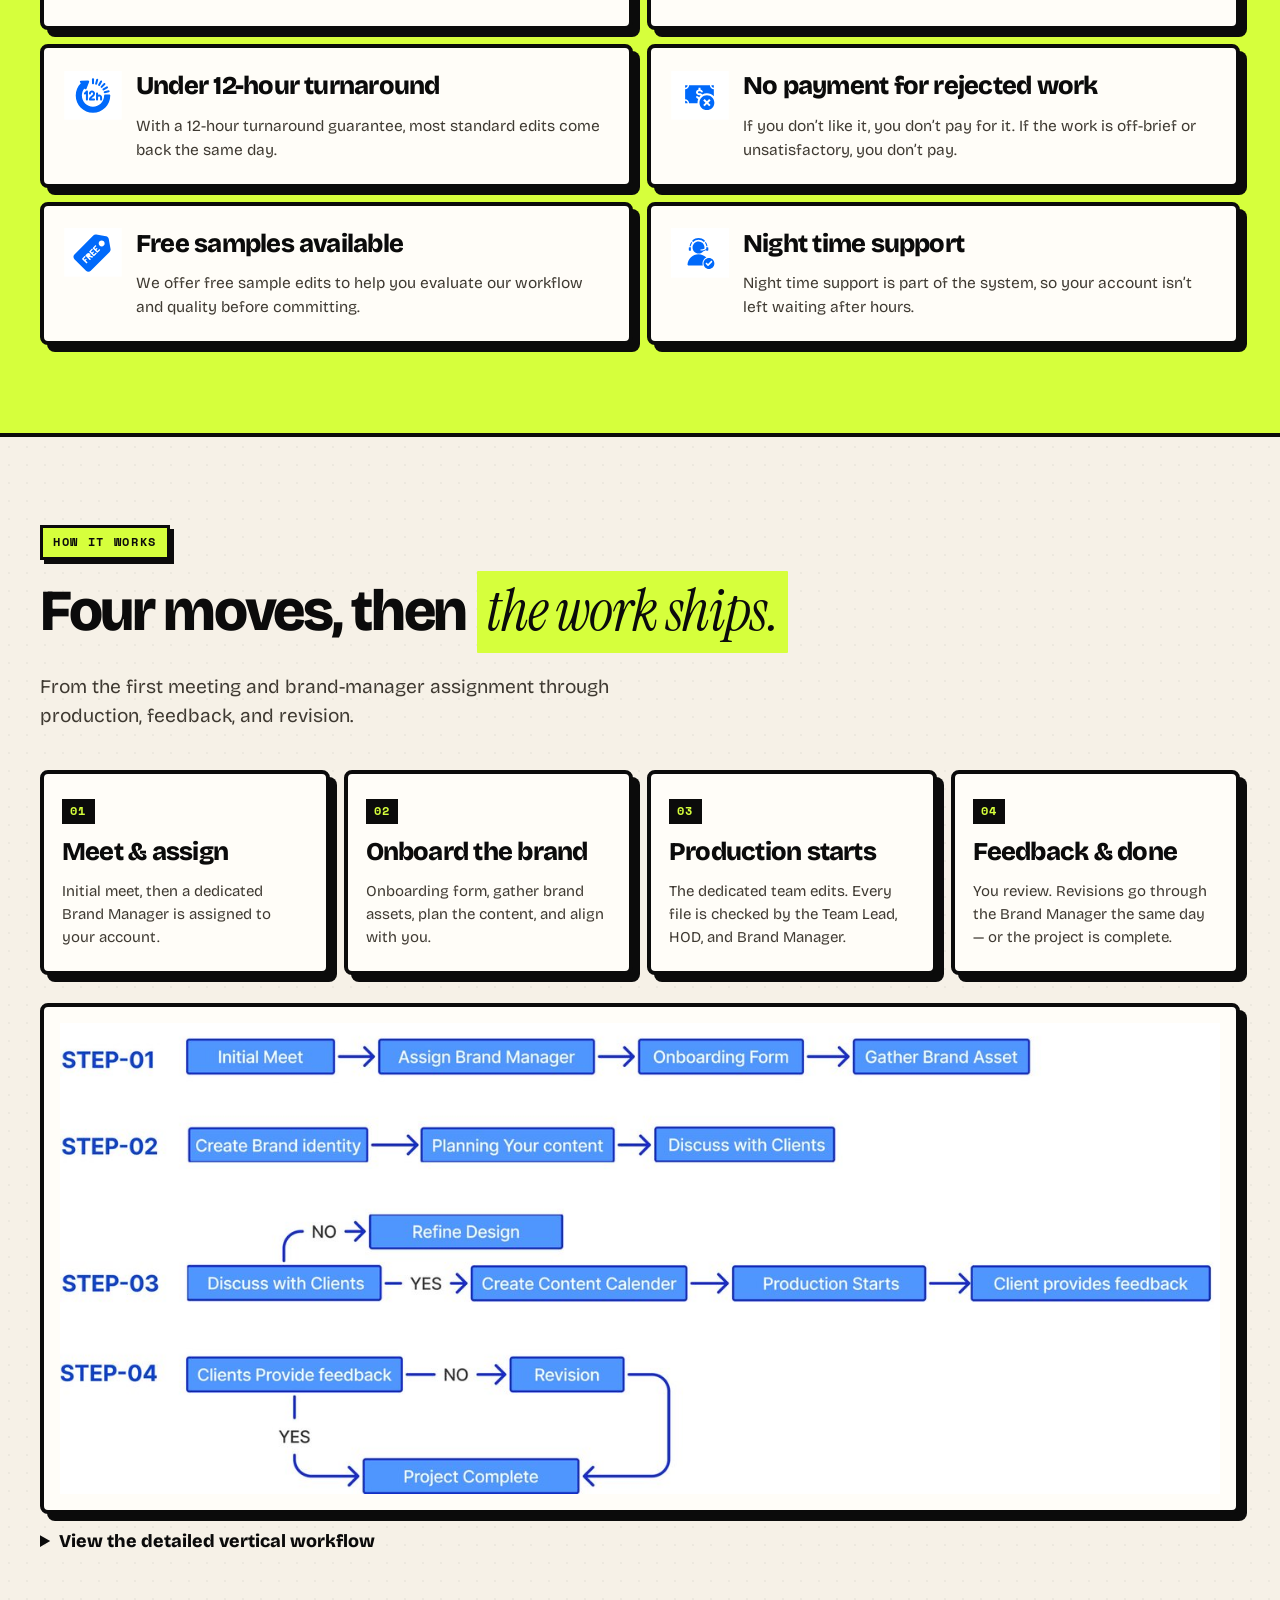
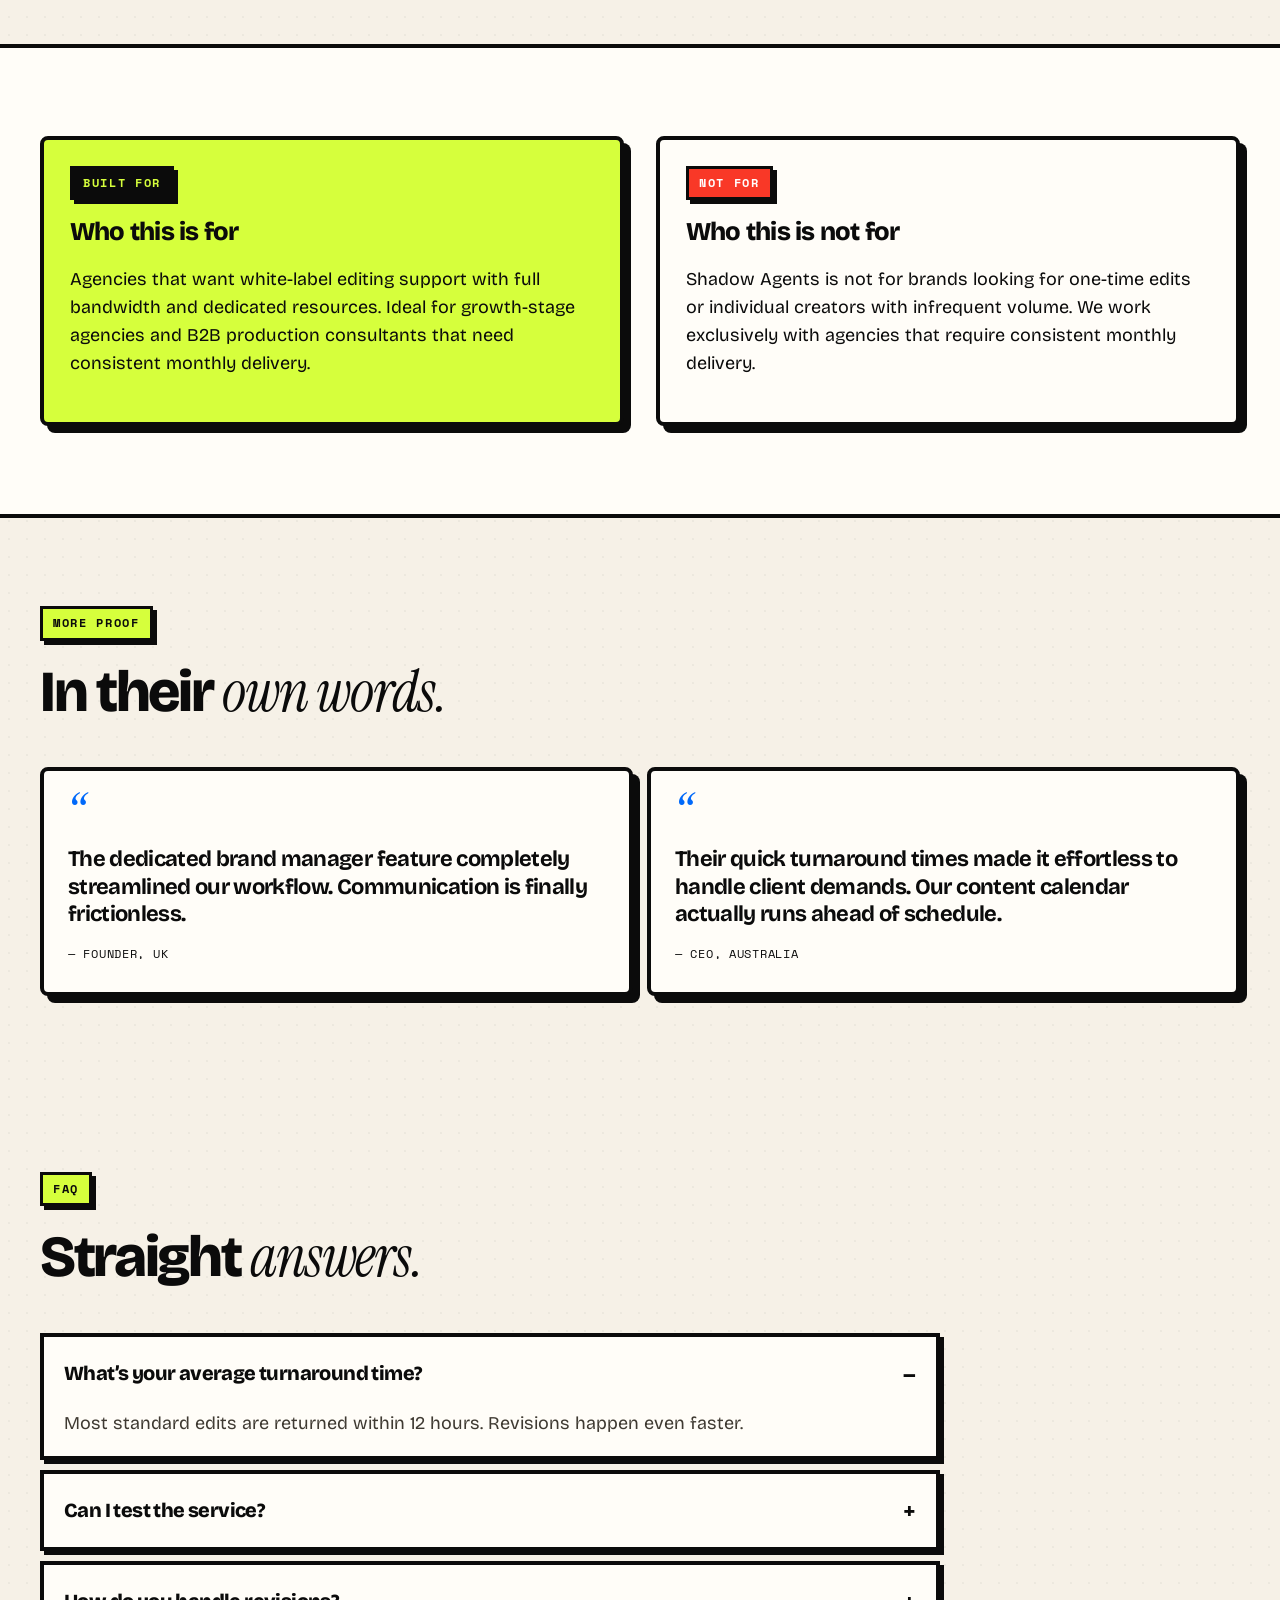
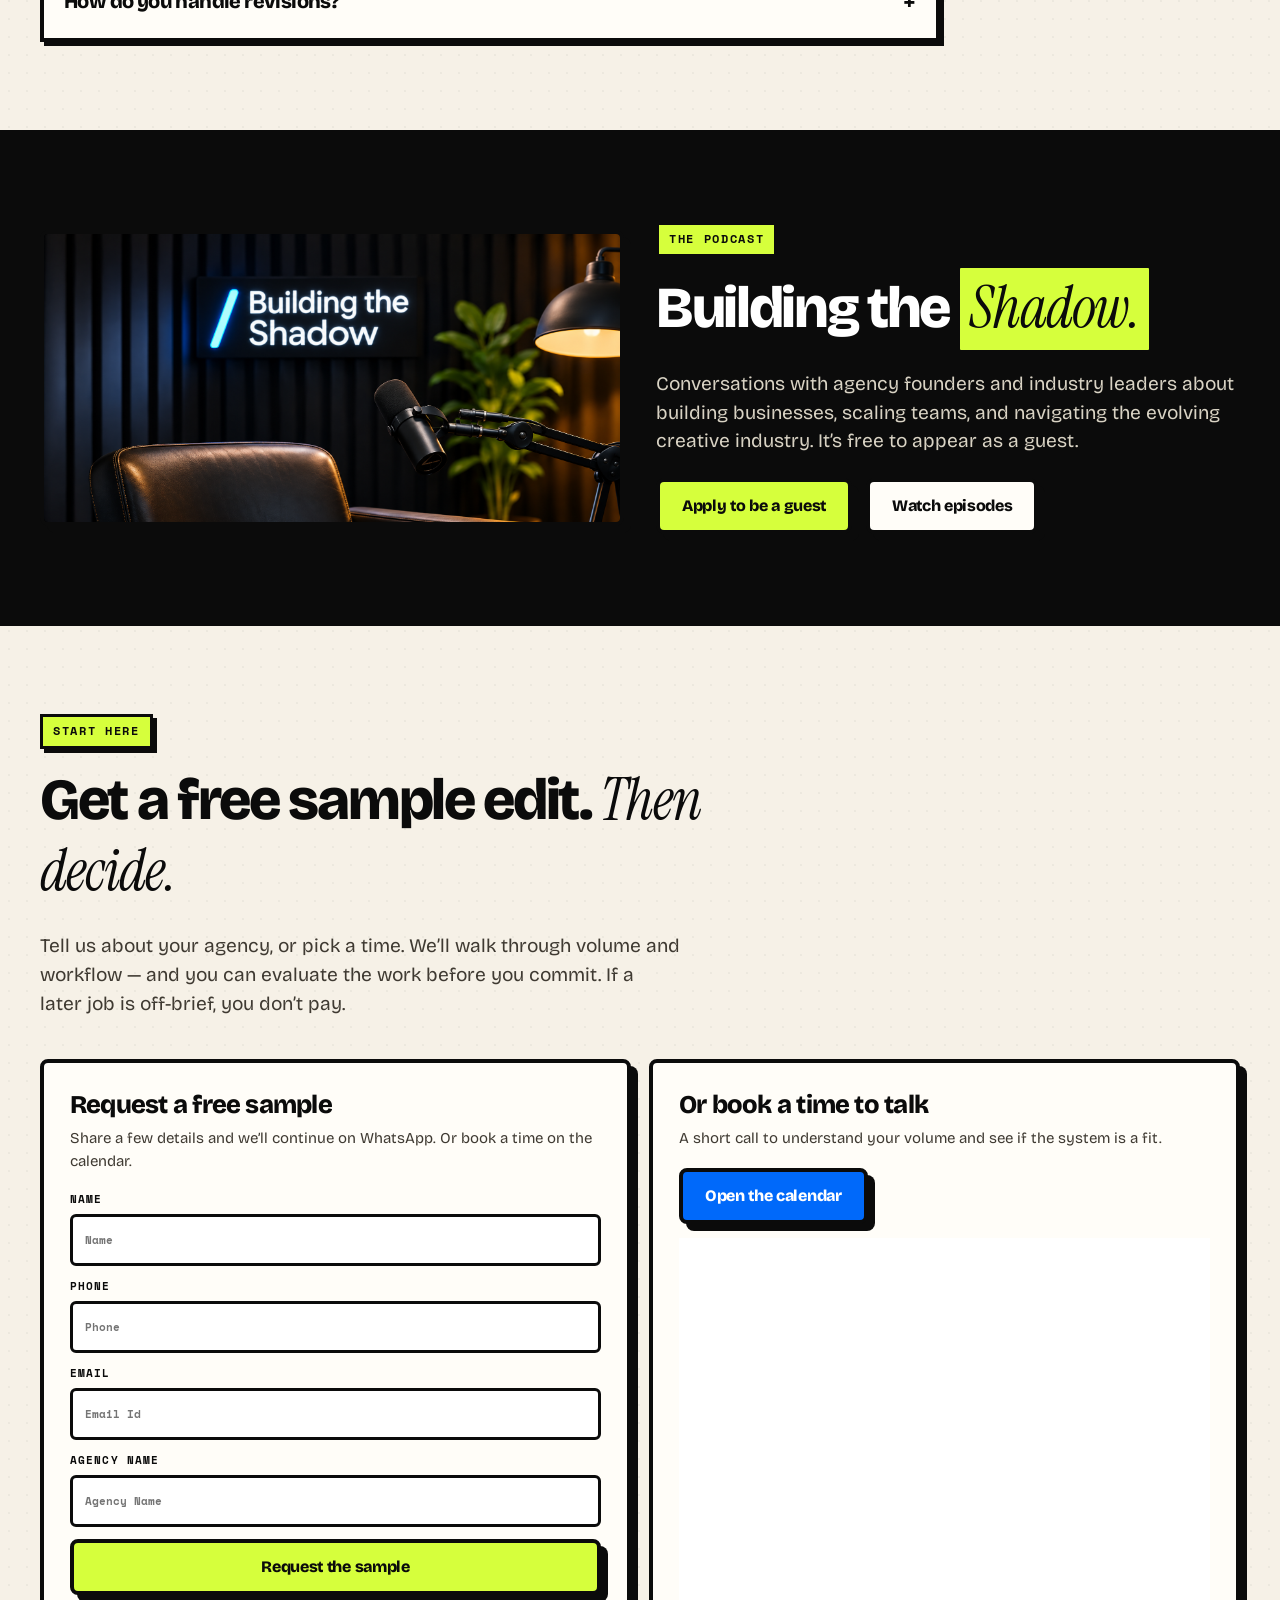
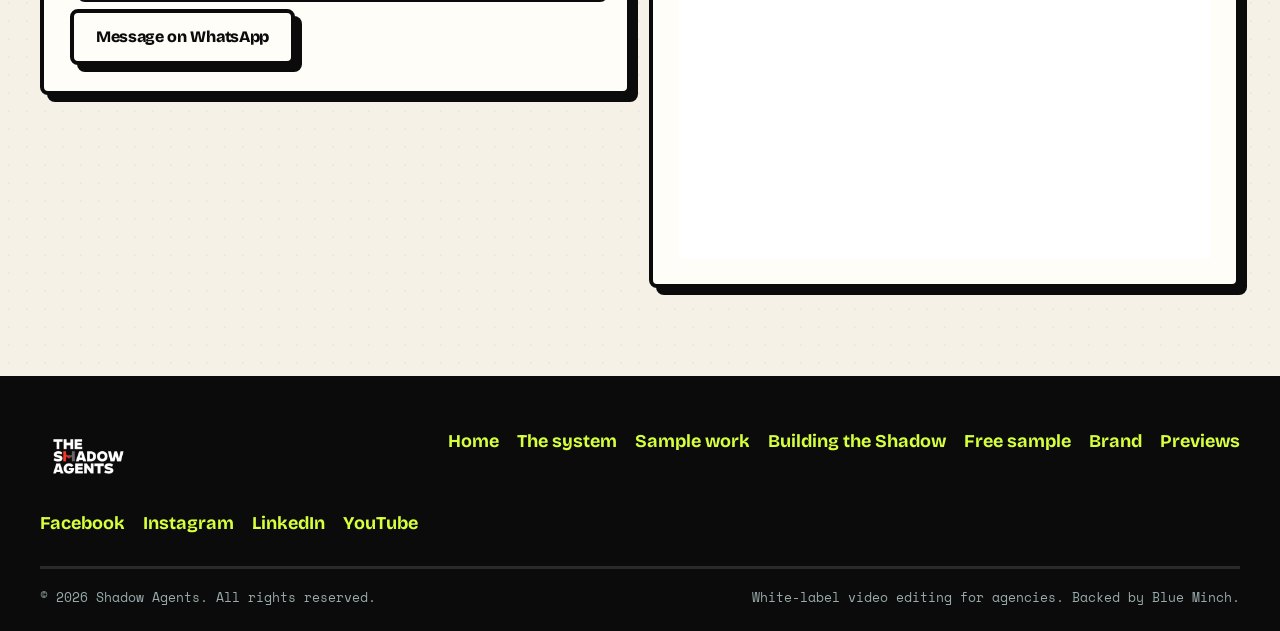
==== commit 919e438a: "Move play buttons to the corner so they don't cover the video" ====
--- a/index.html
+++ b/index.html
@@ -269,6 +269,14 @@
 .short-card{position:relative;aspect-ratio:9/16;background:#111}
 .short-card img,.short-card iframe{width:100%;height:100%;object-fit:cover;position:absolute;inset:0}
 .short-card .play-btn i{width:64px;height:64px}
+.play-btn{align-items:flex-end;justify-content:flex-start;padding:14px;gap:10px;background:linear-gradient(0deg,rgba(11,11,11,.55),transparent 45%)}
+.play-btn i{width:54px;height:54px;border-width:3px;box-shadow:4px 4px 0 var(--ink)}
+.play-btn svg{width:22px;height:22px;margin-left:3px}
+.play-btn::after{content:"Watch";font:700 12px/1 "Space Mono",monospace;letter-spacing:.08em;text-transform:uppercase;background:var(--ink);color:var(--lime);border:2px solid var(--lime);padding:7px 9px;margin-bottom:9px}
+.short-card .play-btn i{width:46px;height:46px}
+.short-card .play-btn::after{content:none}
+@media (max-width:600px){.play-btn{padding:10px}.play-btn i{width:46px;height:46px}.play-btn::after{font-size:11px;padding:6px 8px;margin-bottom:6px}}
+
 
 .quote-grid{display:grid;grid-template-columns:1fr 1fr;gap:14px}
 blockquote.quote{margin:0;padding:28px 24px;background:var(--paper)}
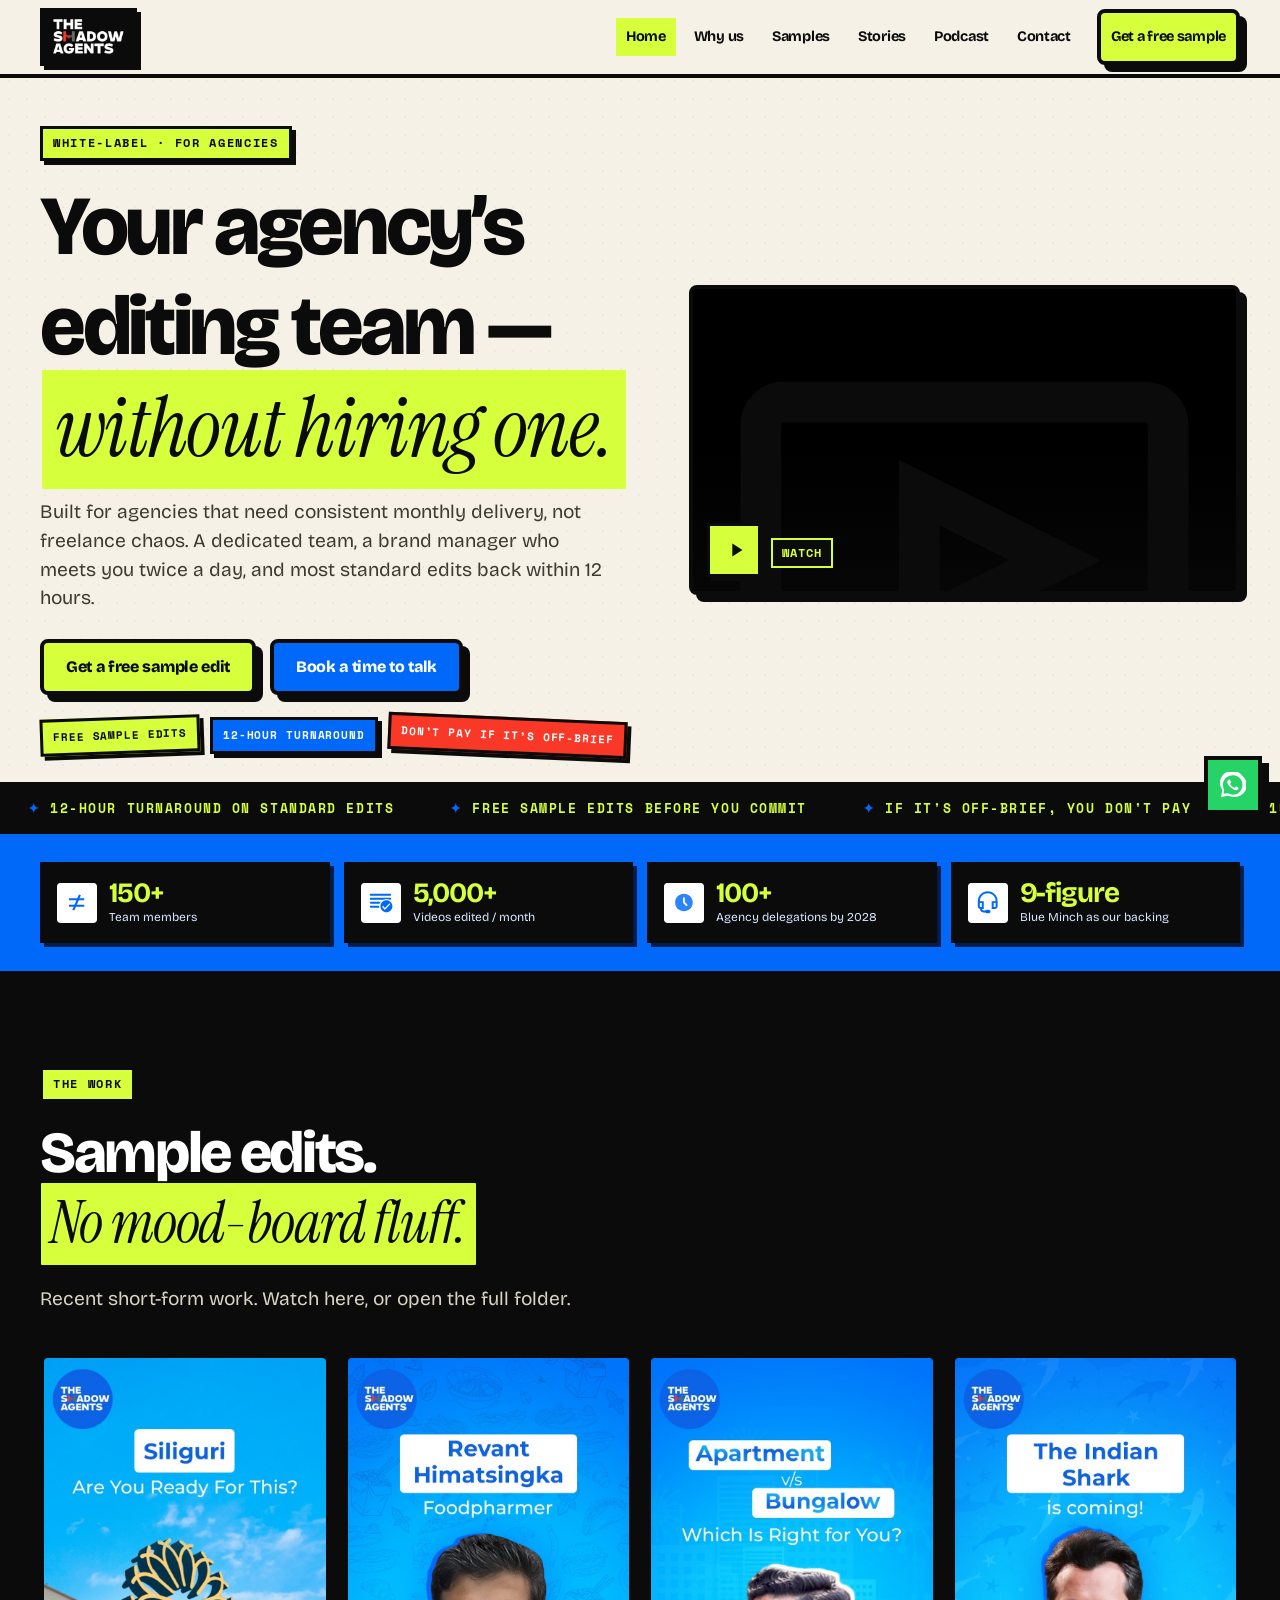
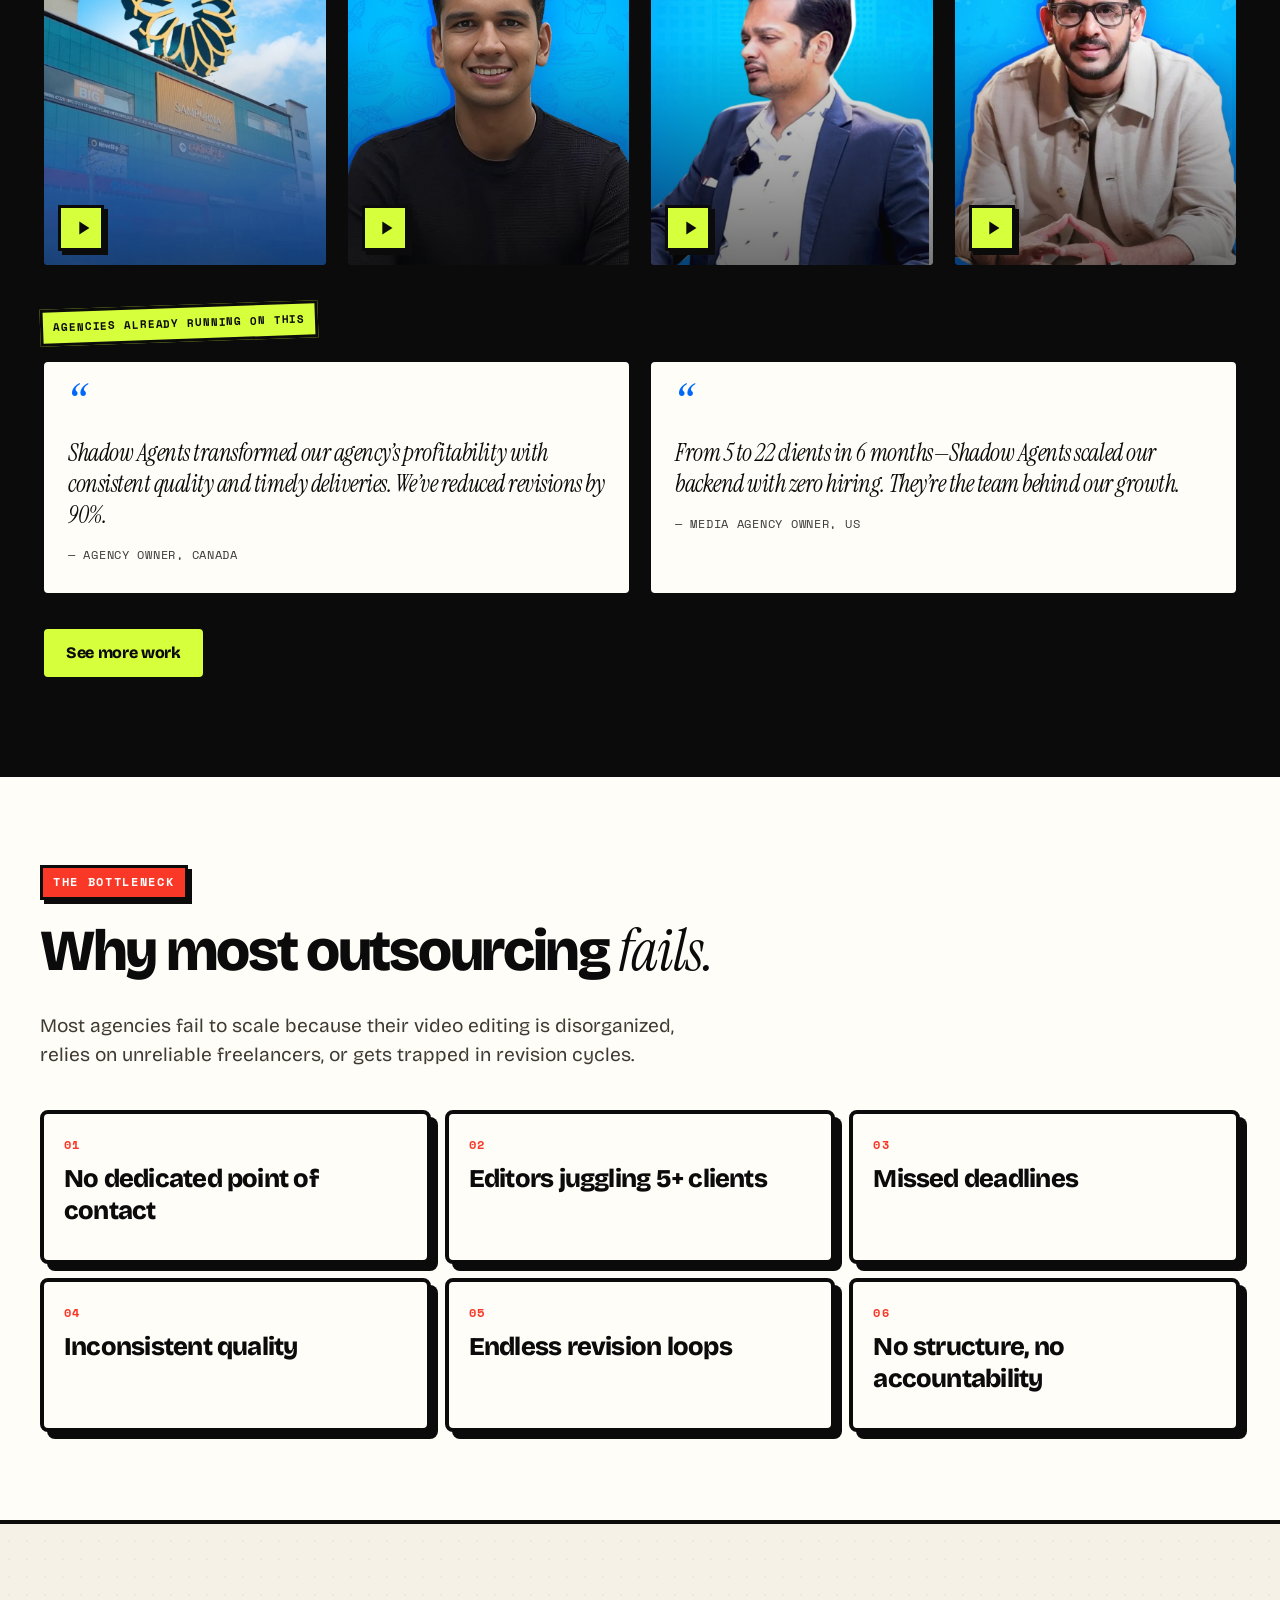
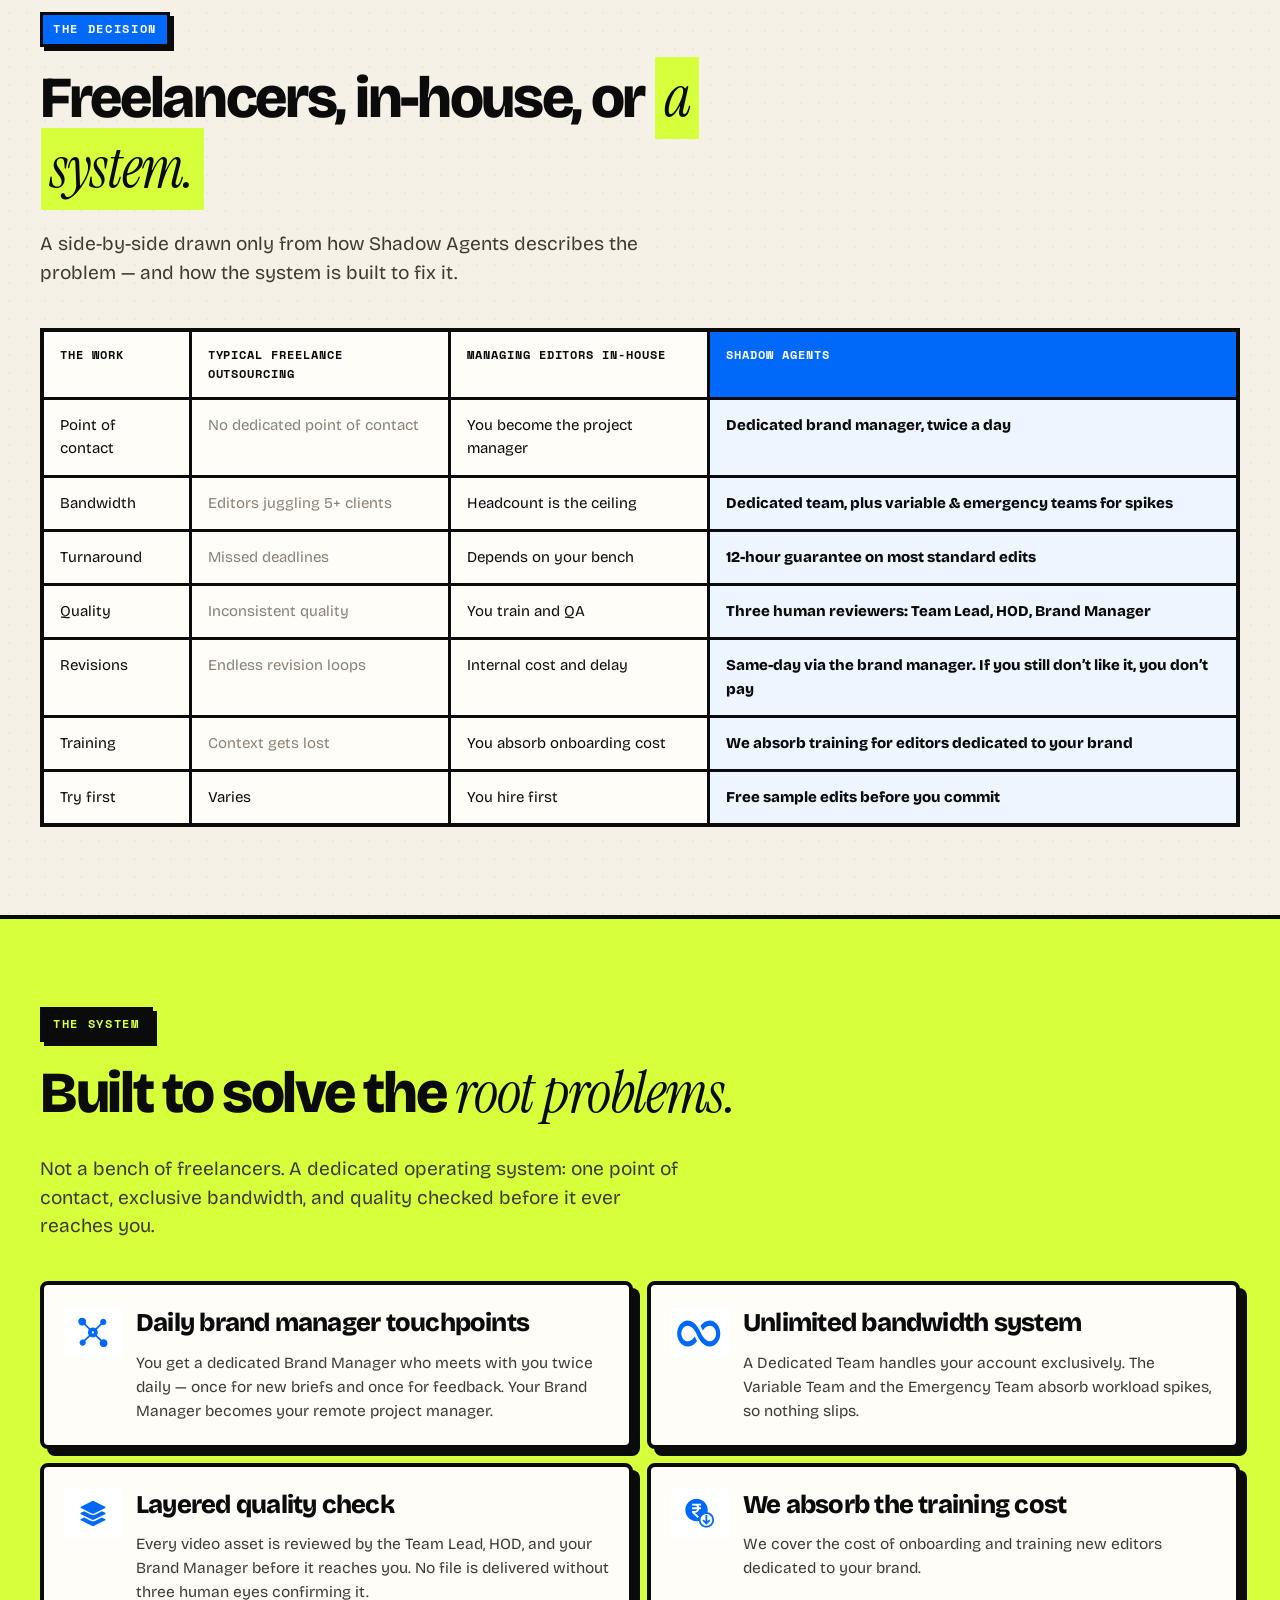
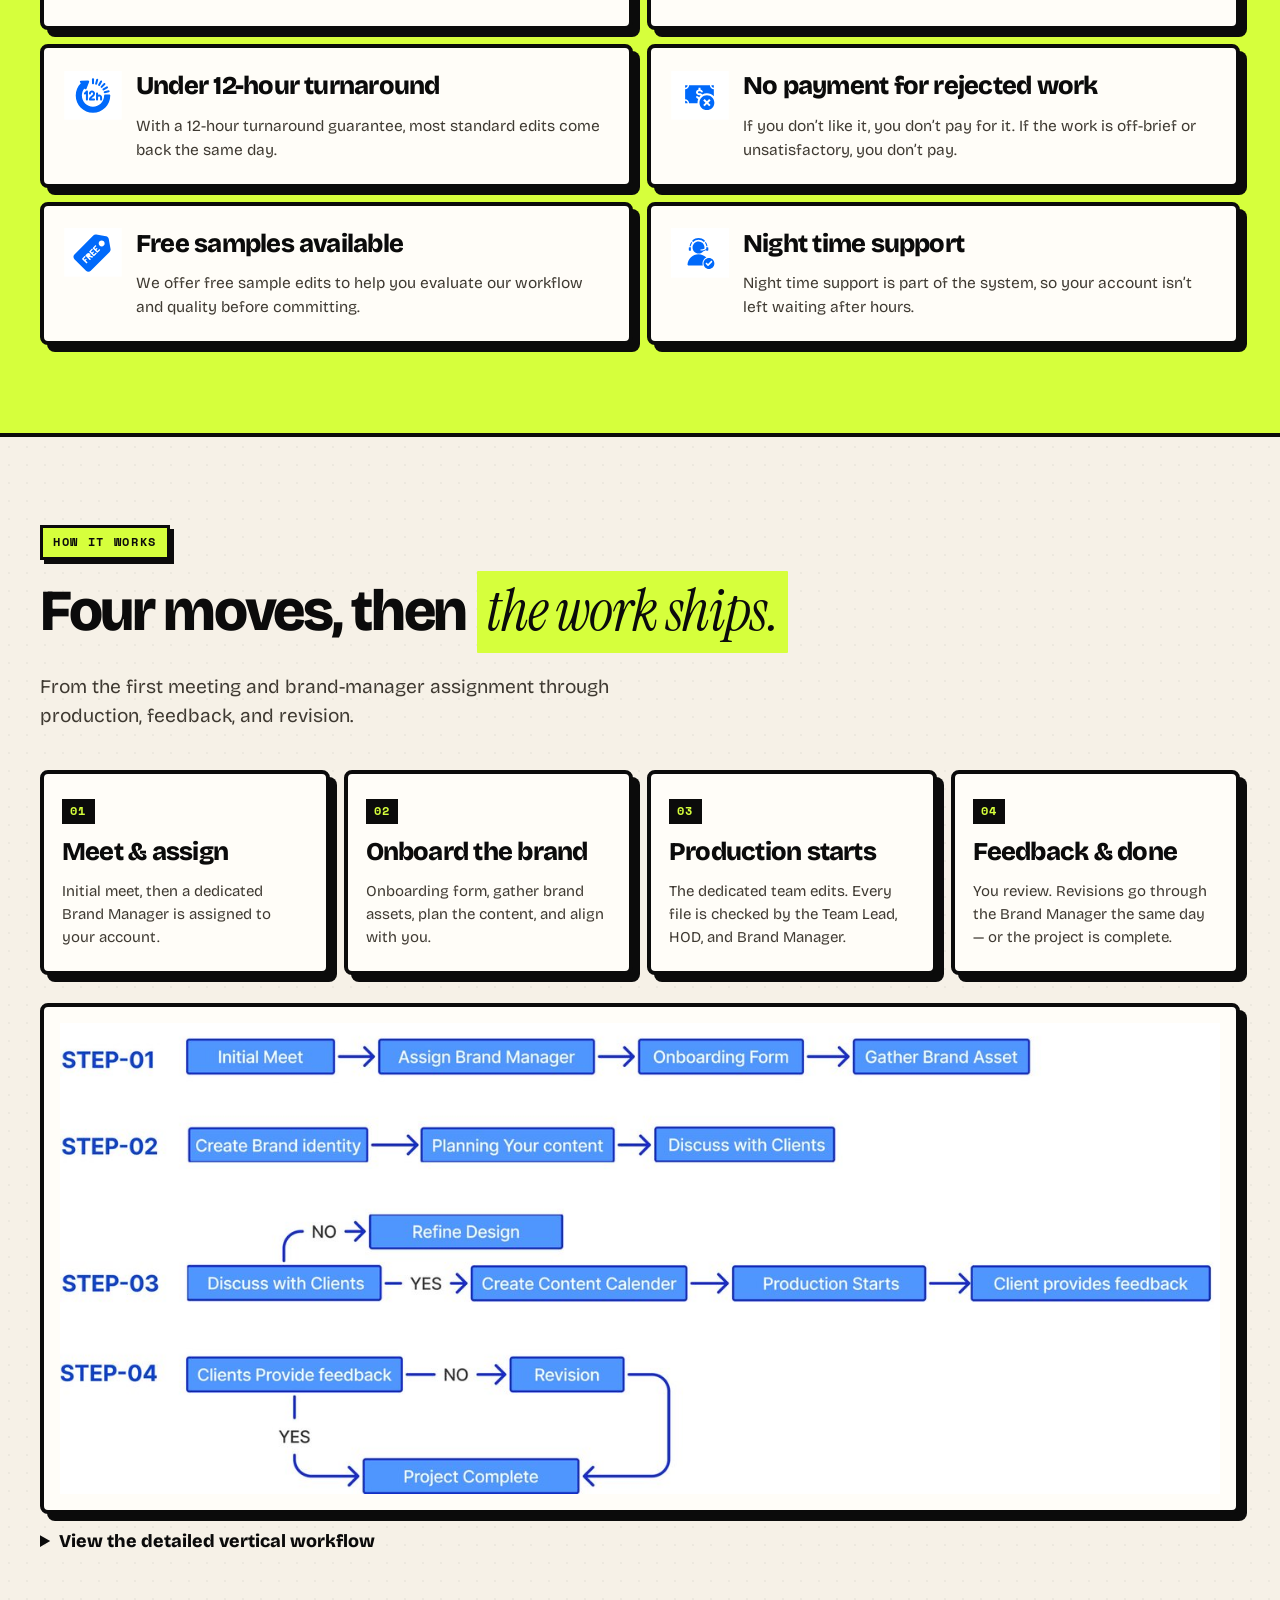
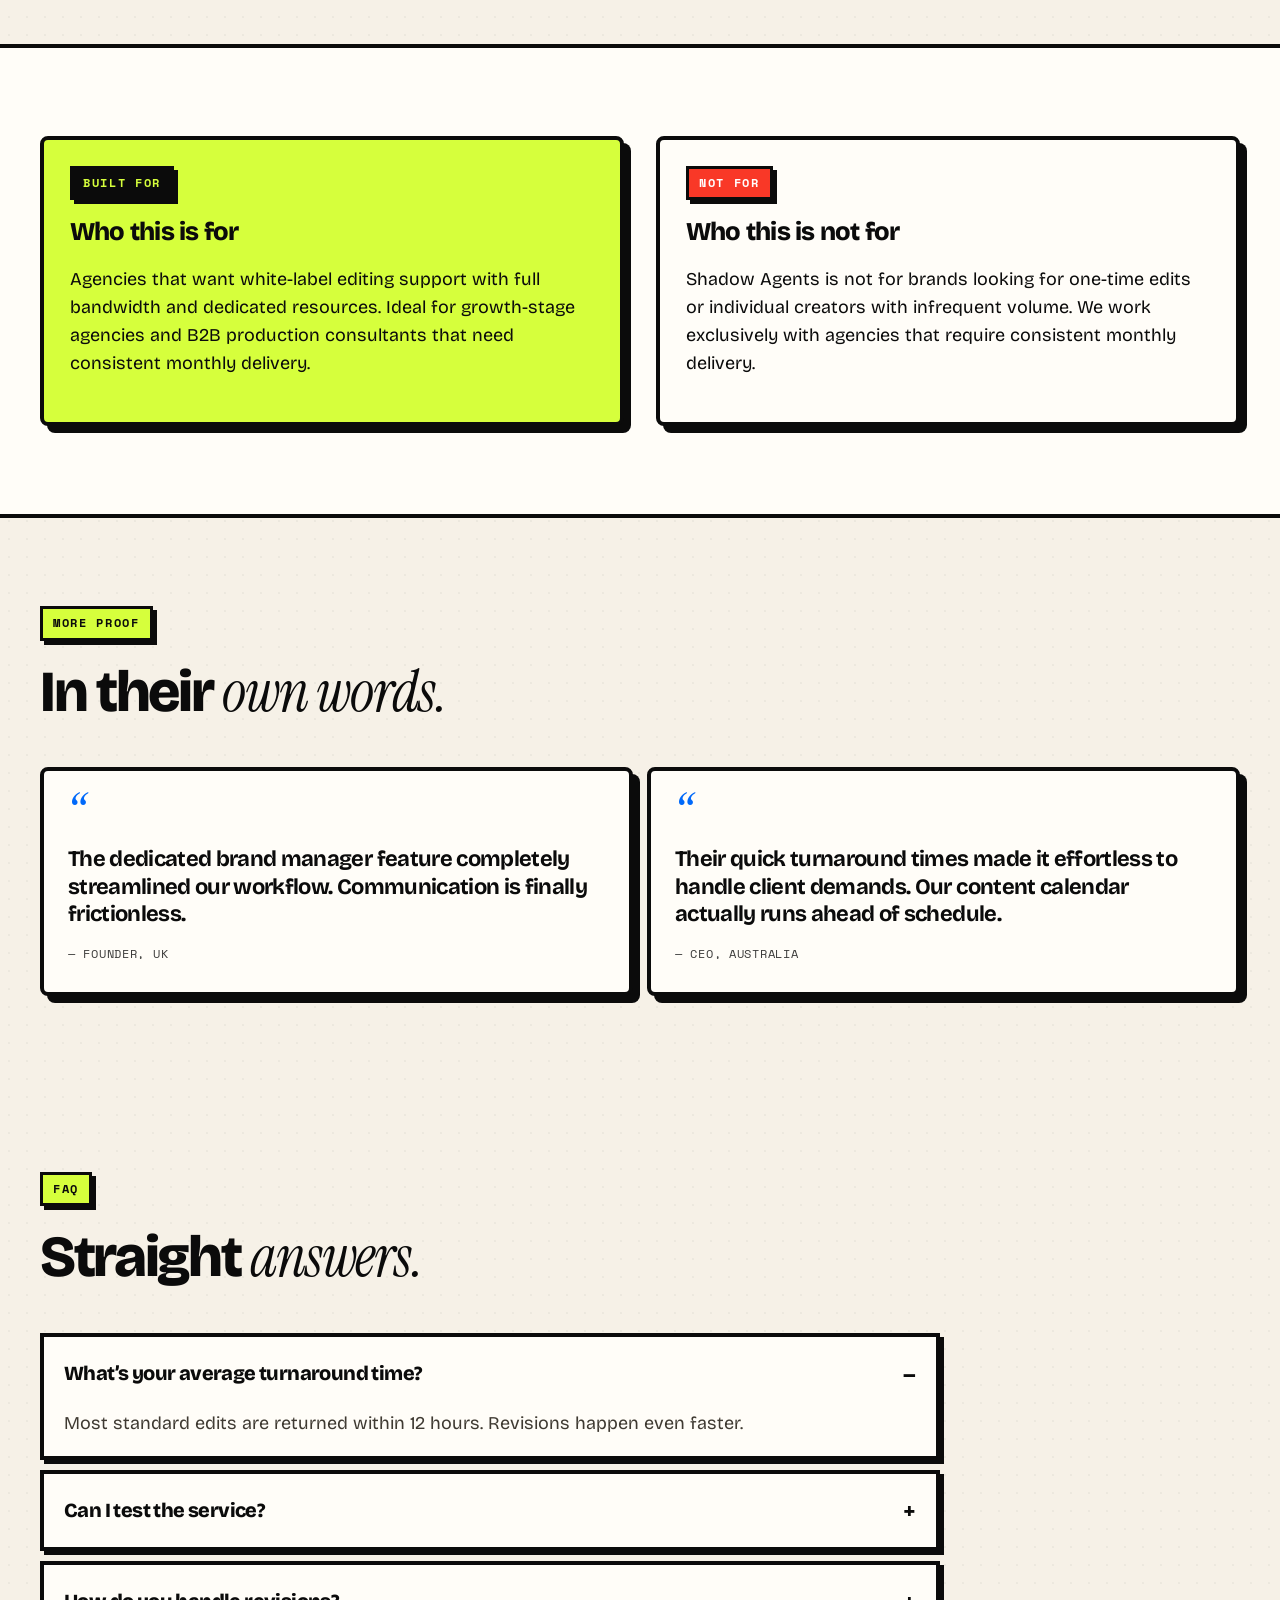
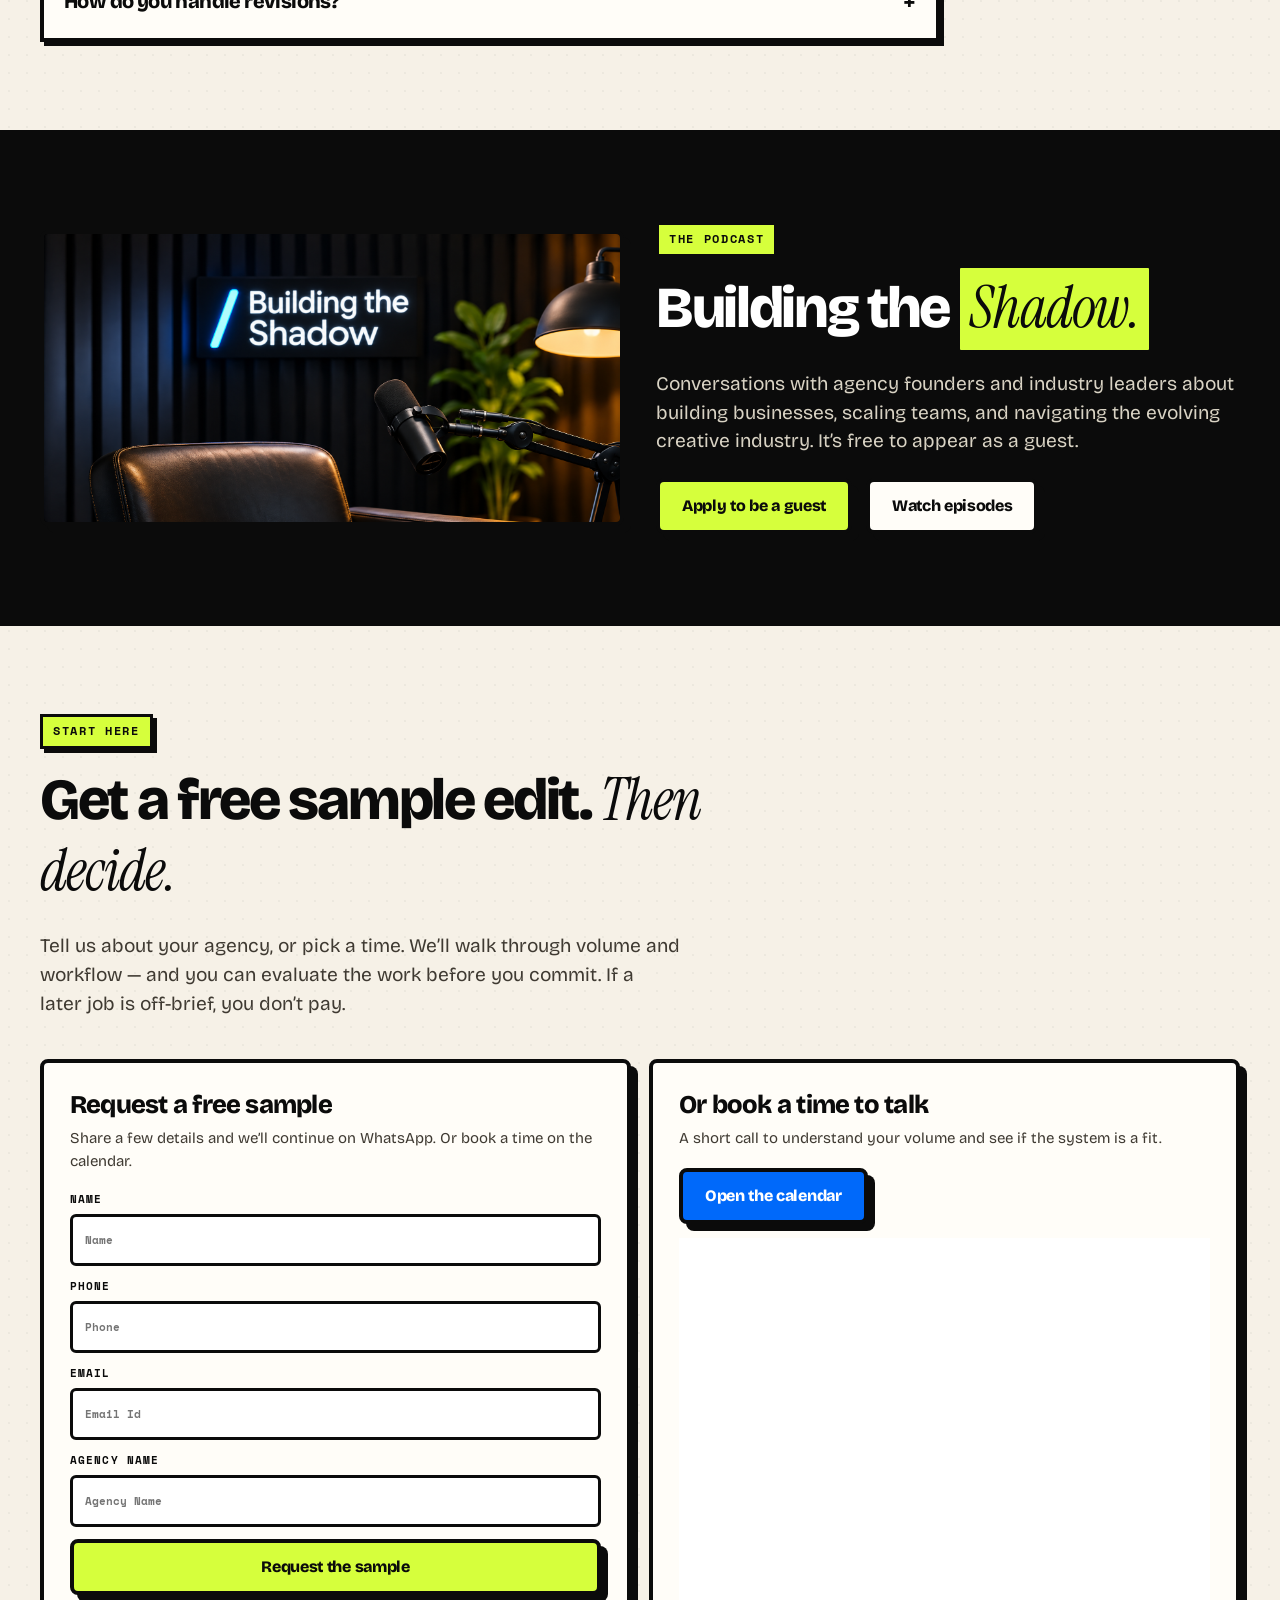
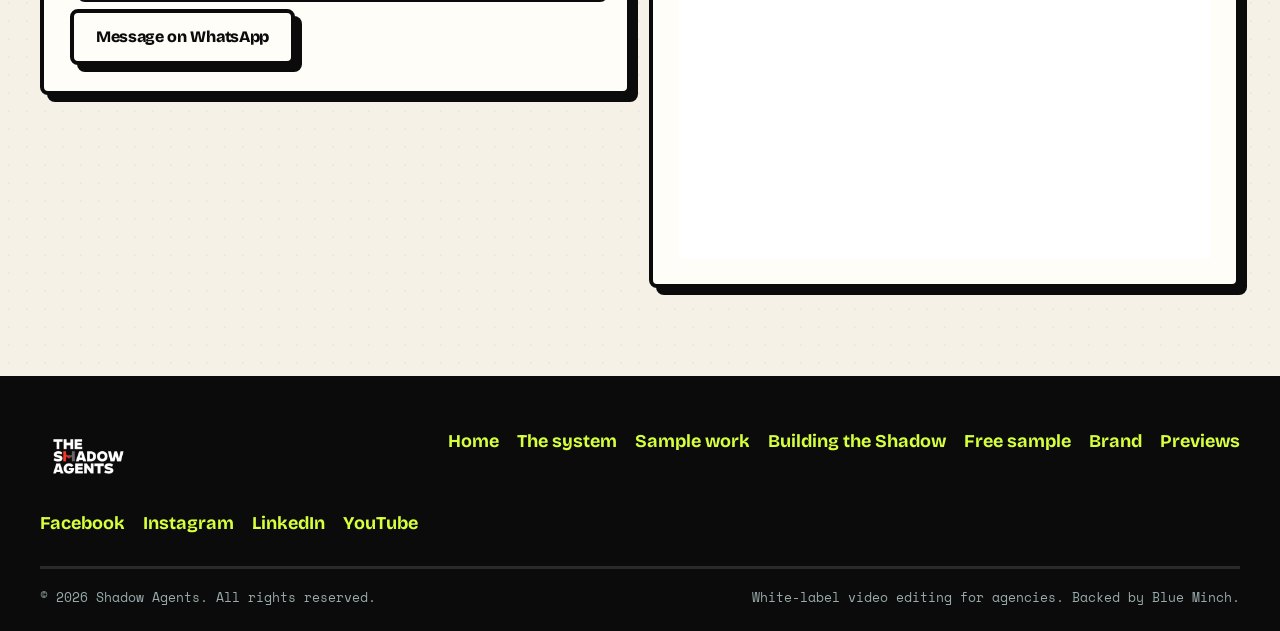
==== commit 5febe289: "Fix white text on lime sticker and quote footers" ====
--- a/index.html
+++ b/index.html
@@ -430,6 +430,10 @@
 .band-ink{background:var(--ink);color:#fff;border-top:var(--line);border-bottom:var(--line)}
 .band-ink h2,.band-ink h3{color:#fff}
 .band-ink .lede{color:#d9d3c4}
+.sticker.lime,.band-ink .sticker.lime{color:var(--ink)}
+blockquote.quote,.band-ink blockquote.quote{color:var(--ink)}
+blockquote.quote footer,.band-ink blockquote.quote footer{color:var(--ink);opacity:.8}
+
 .band-blue{background:var(--blue);color:#fff;border-top:var(--line);border-bottom:var(--line)}
 .band-blue h2{color:#fff}
 .band-lime{background:var(--lime);border-top:var(--line);border-bottom:var(--line)}
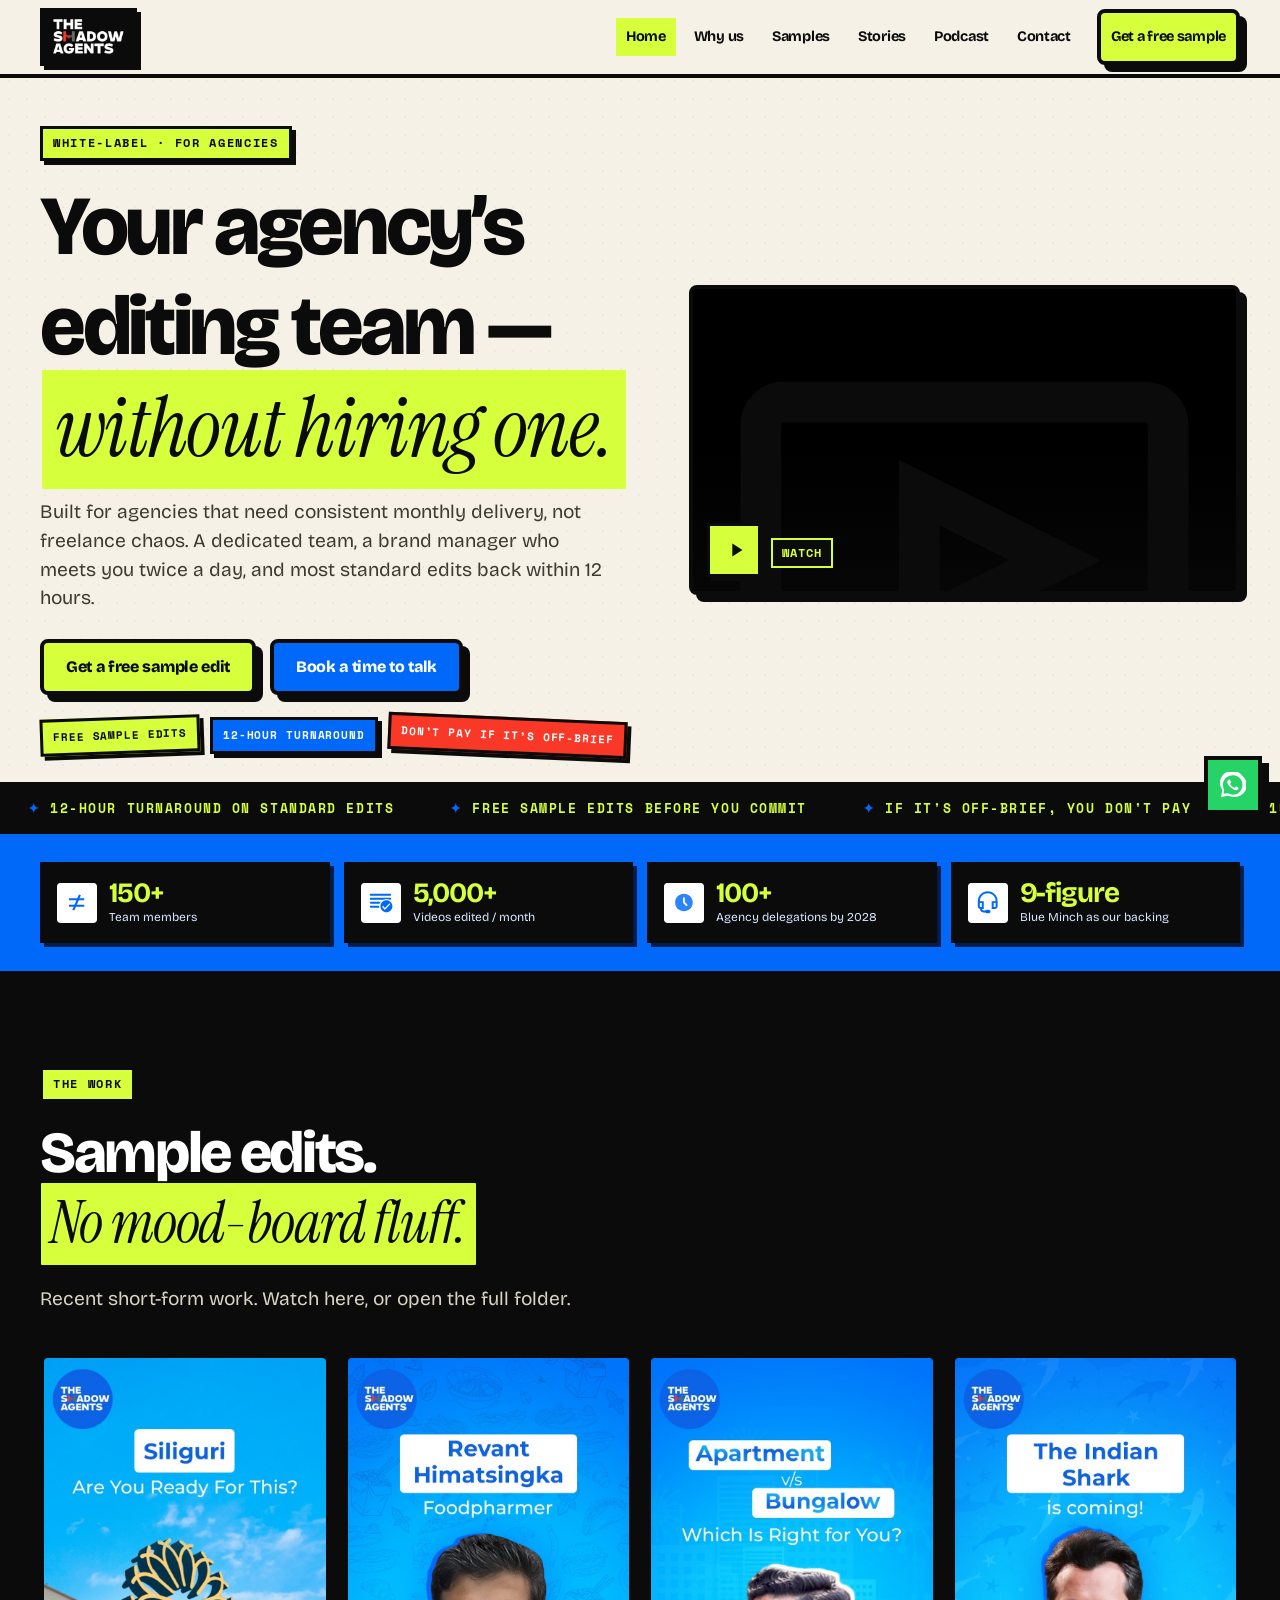
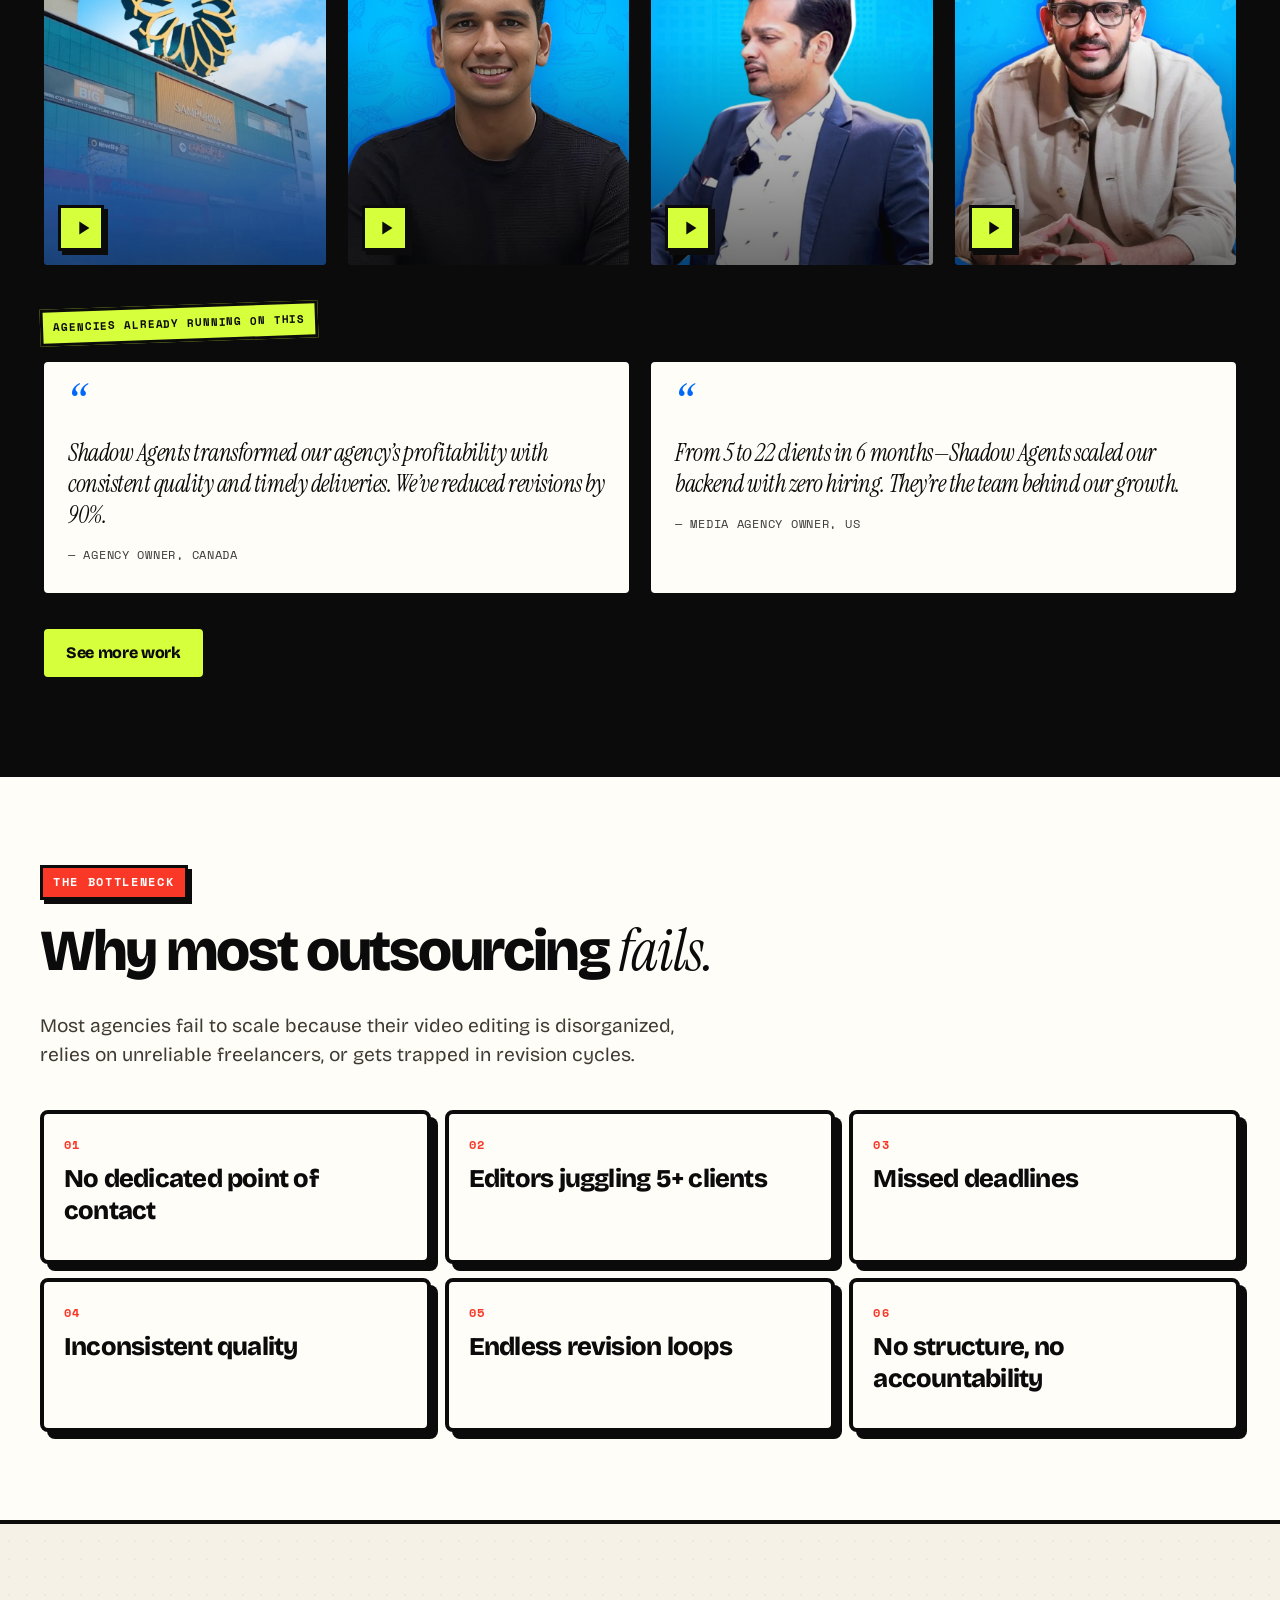
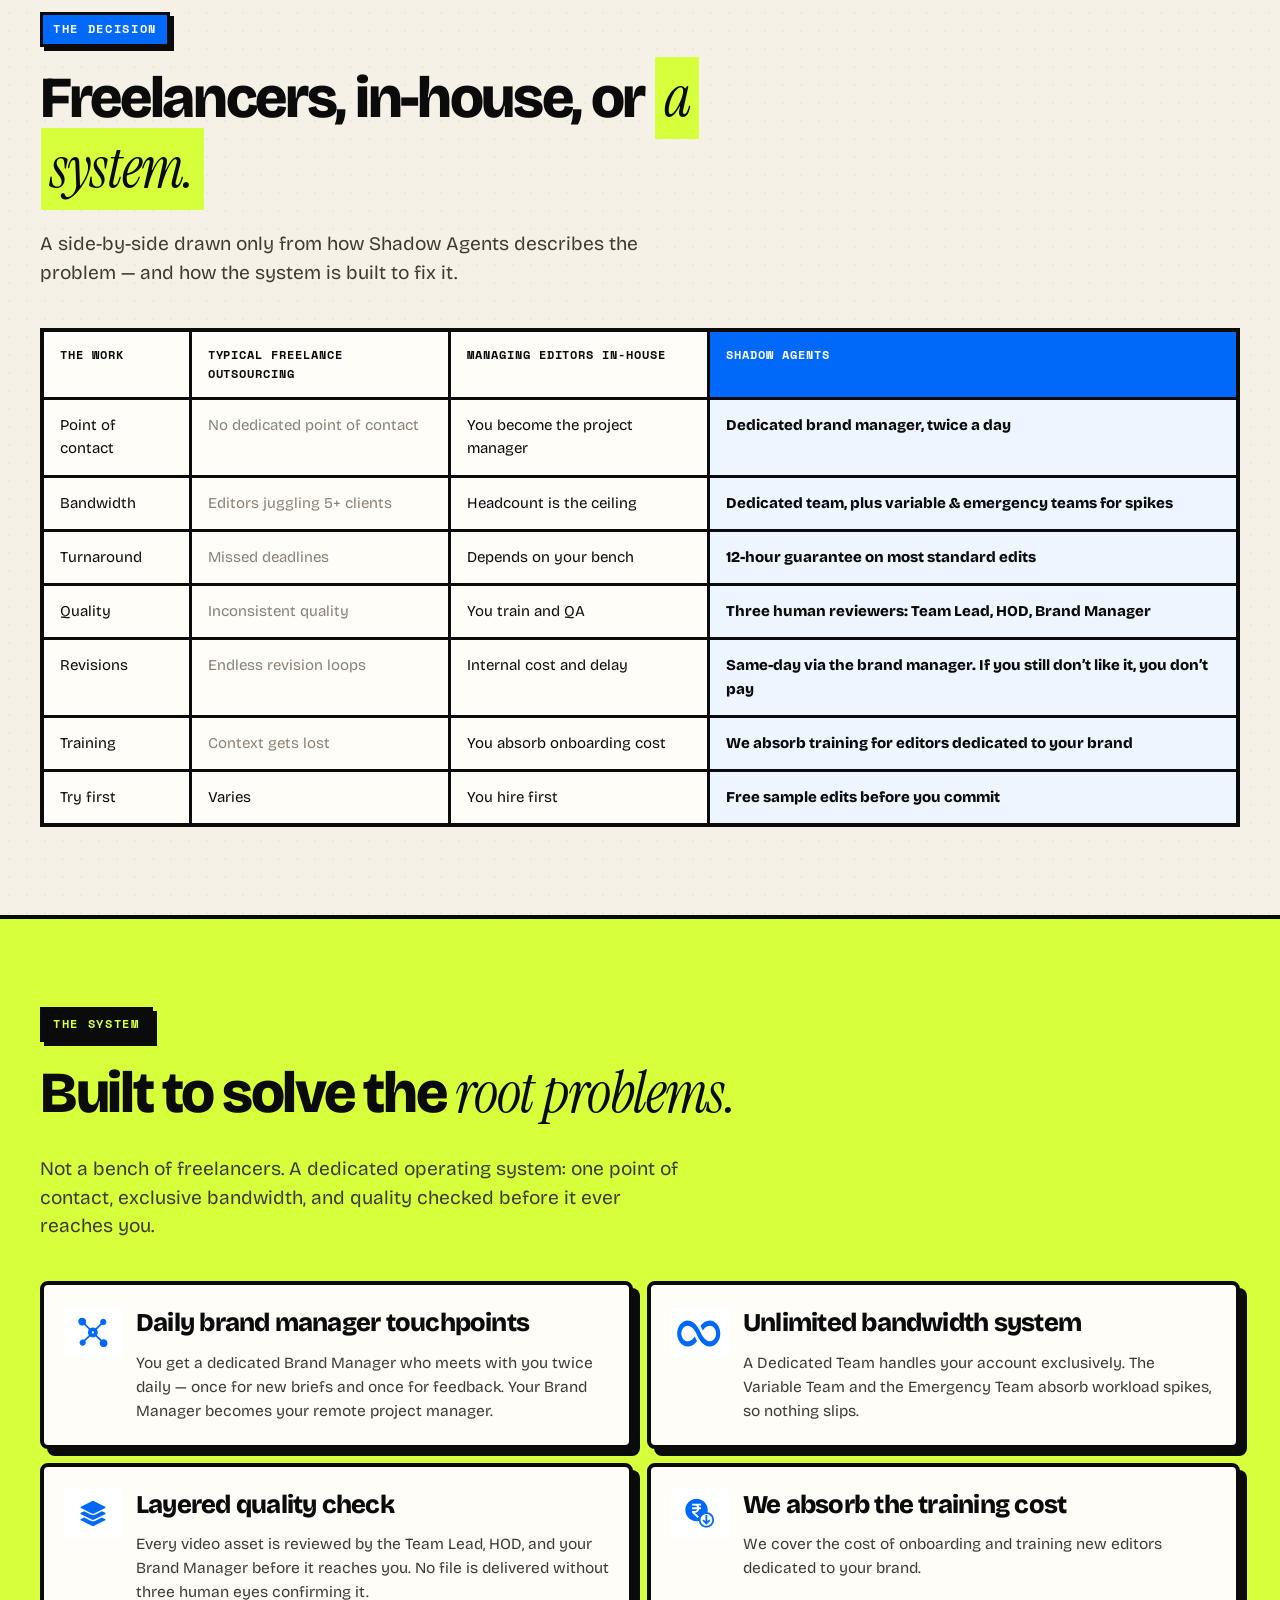
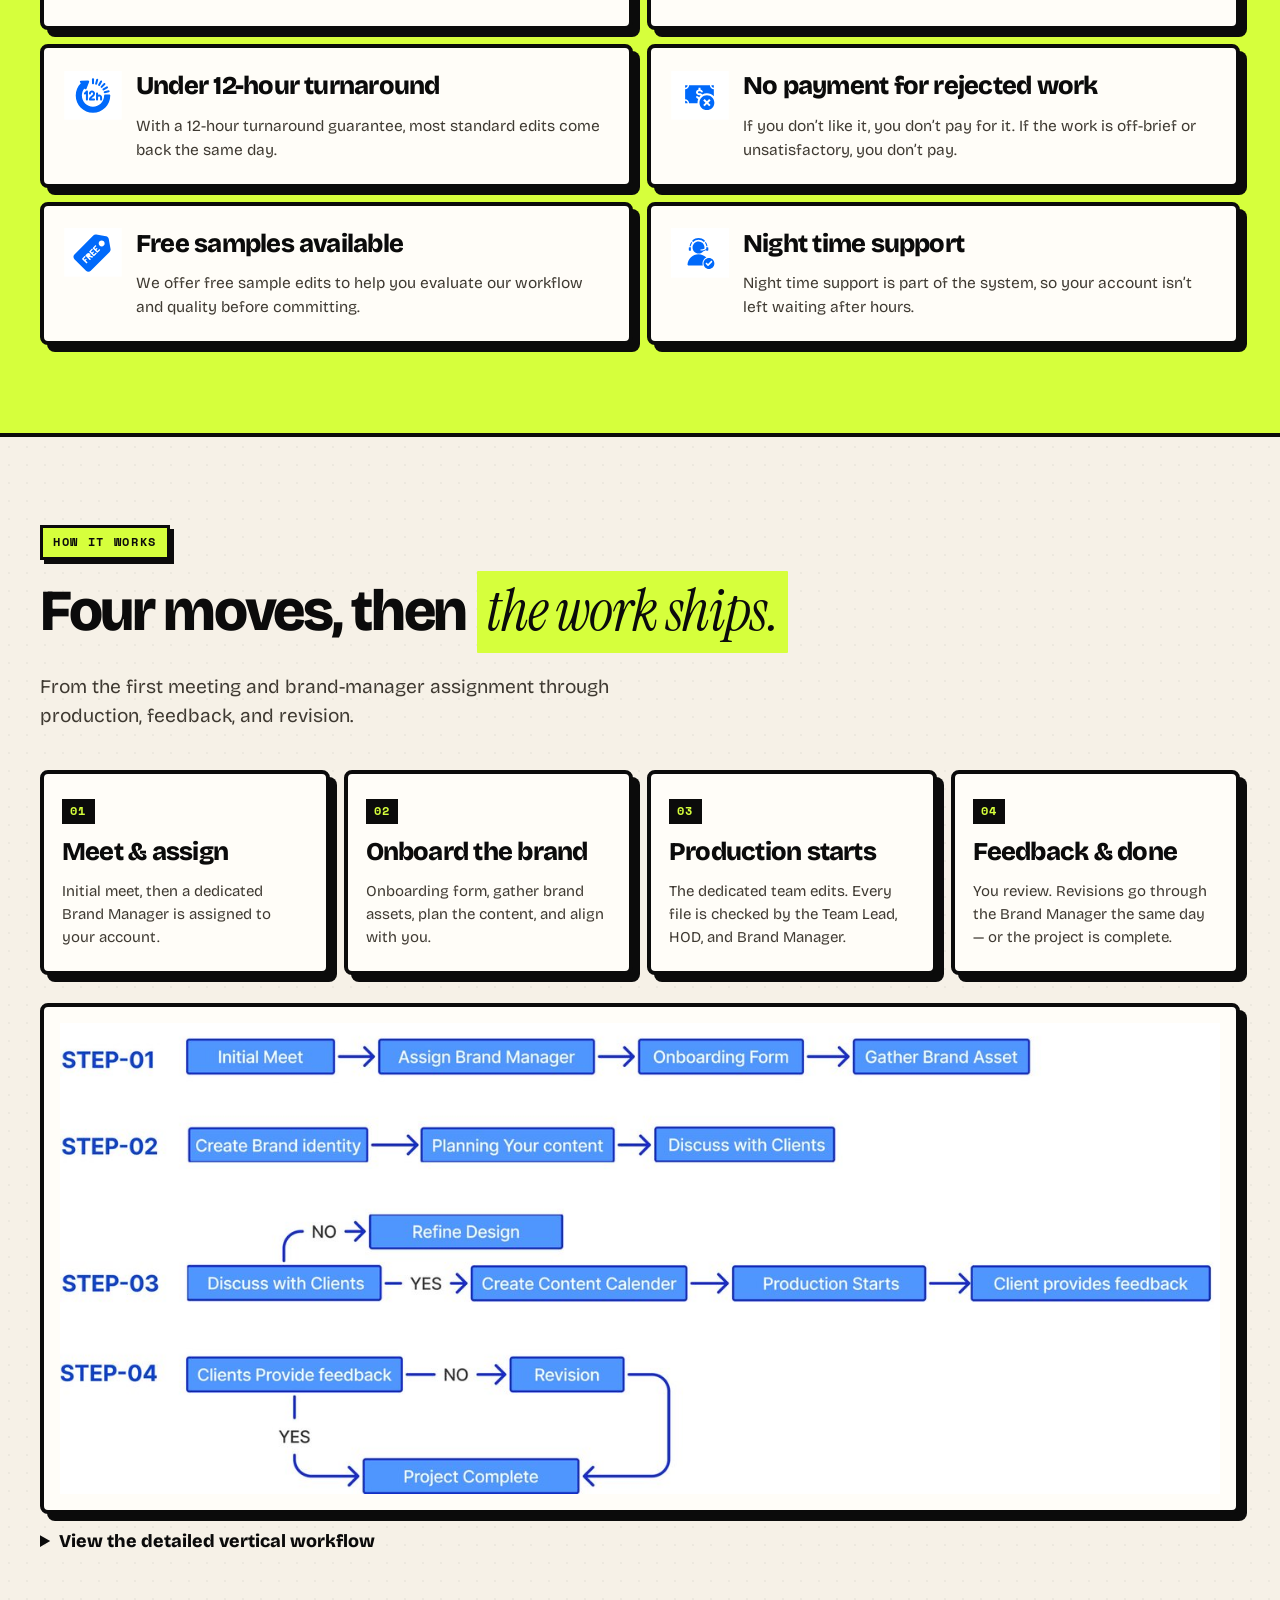
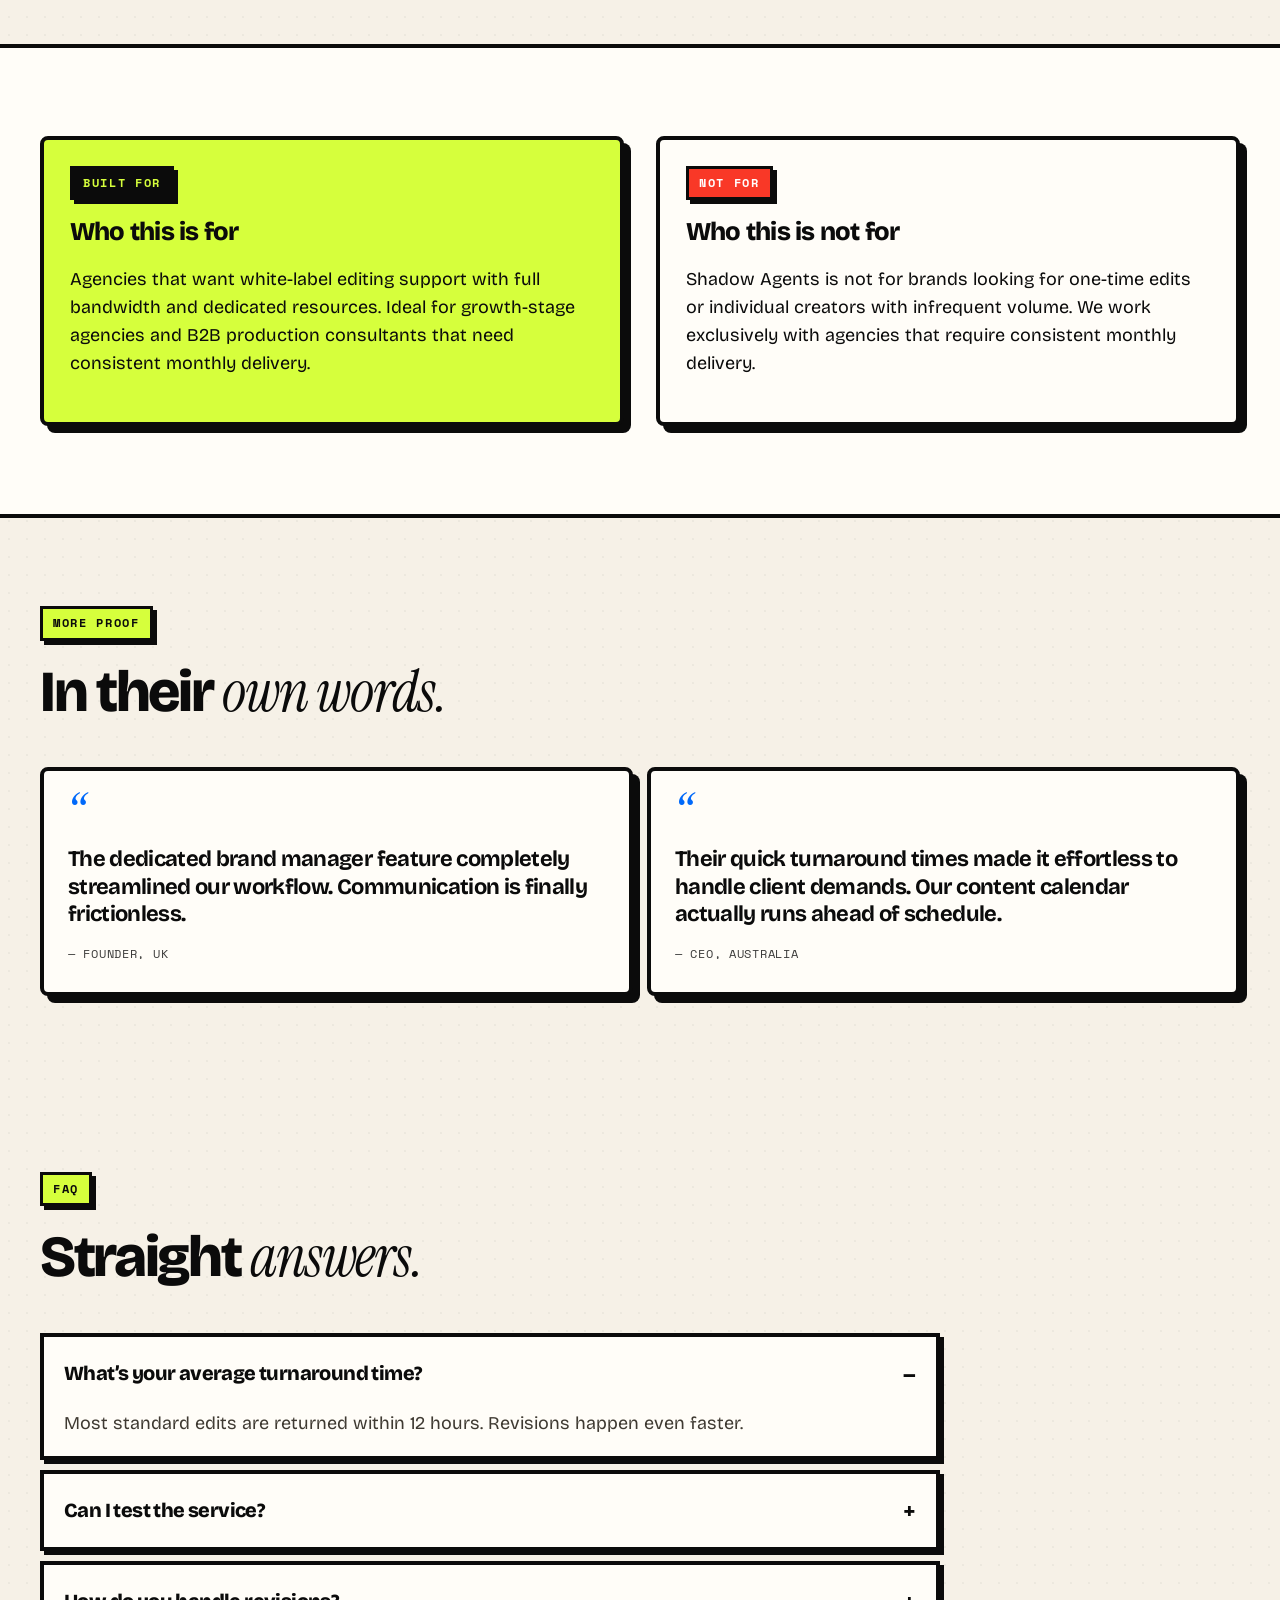
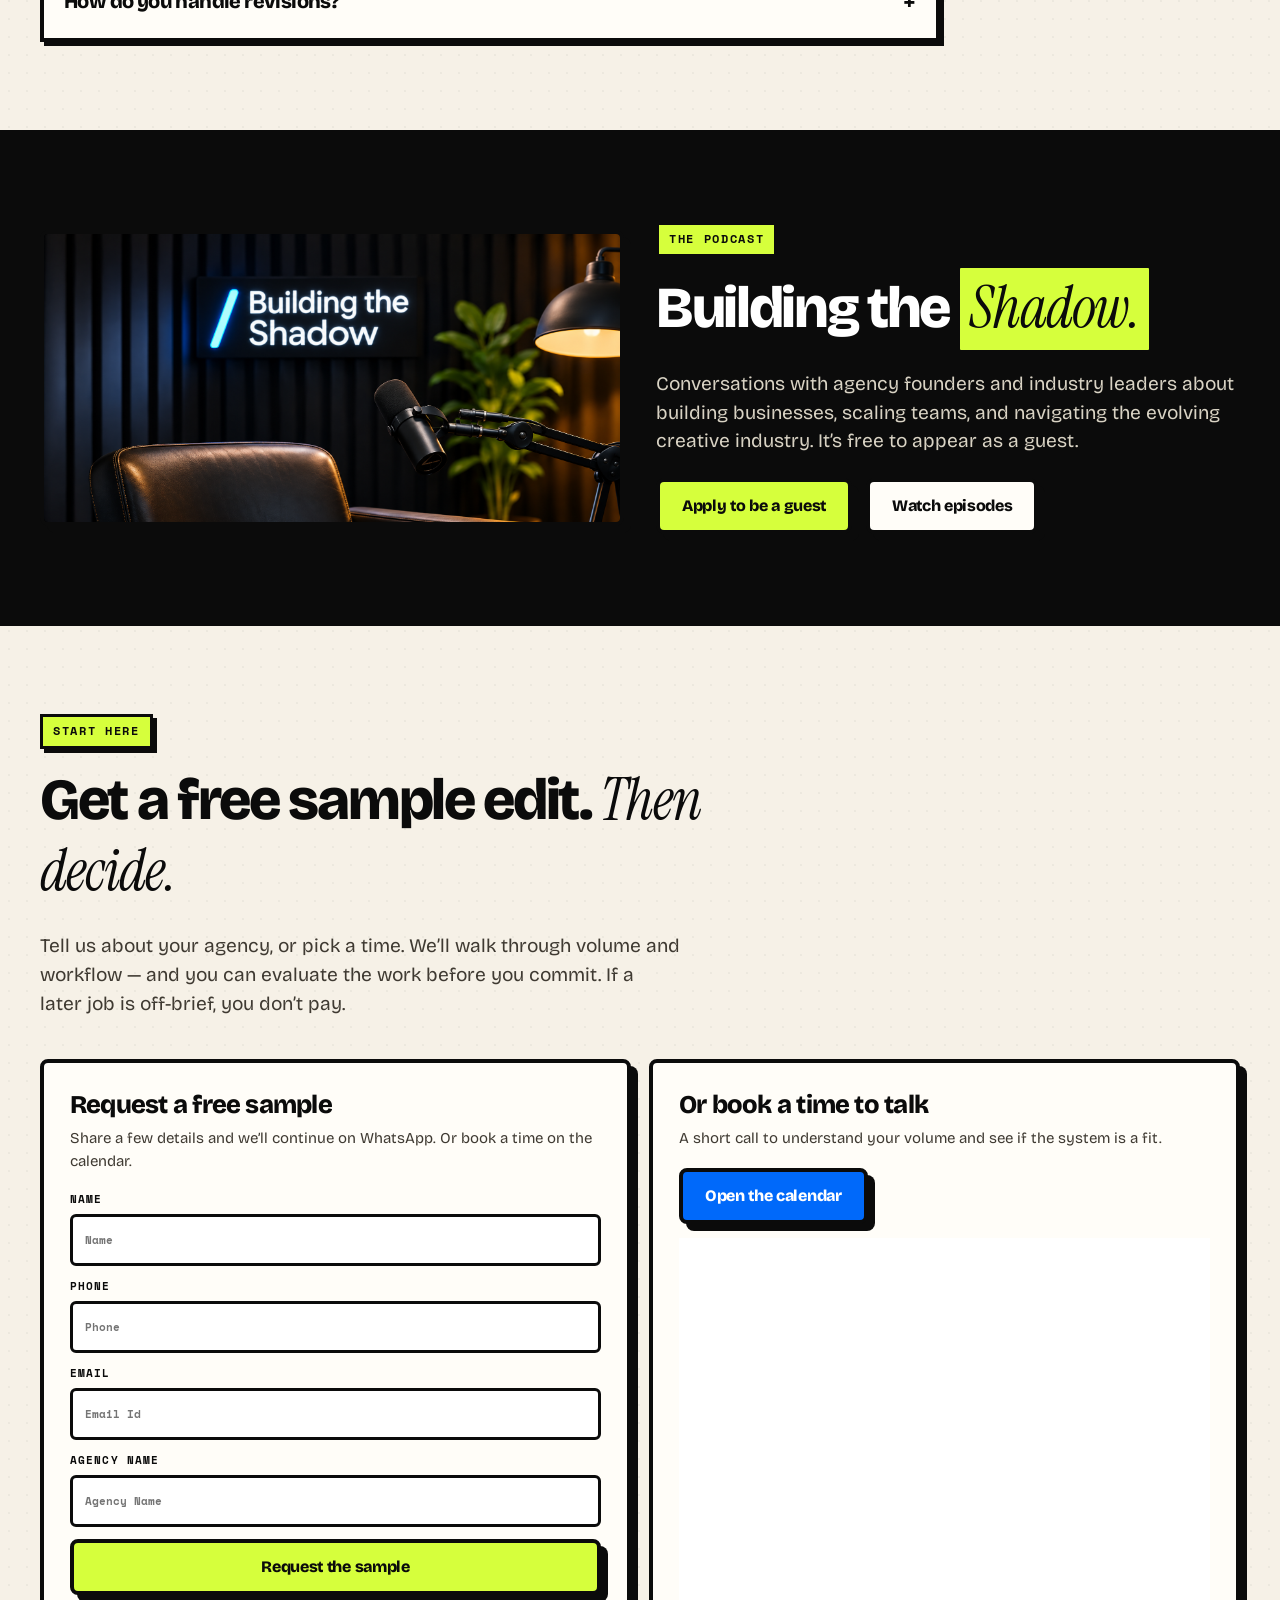
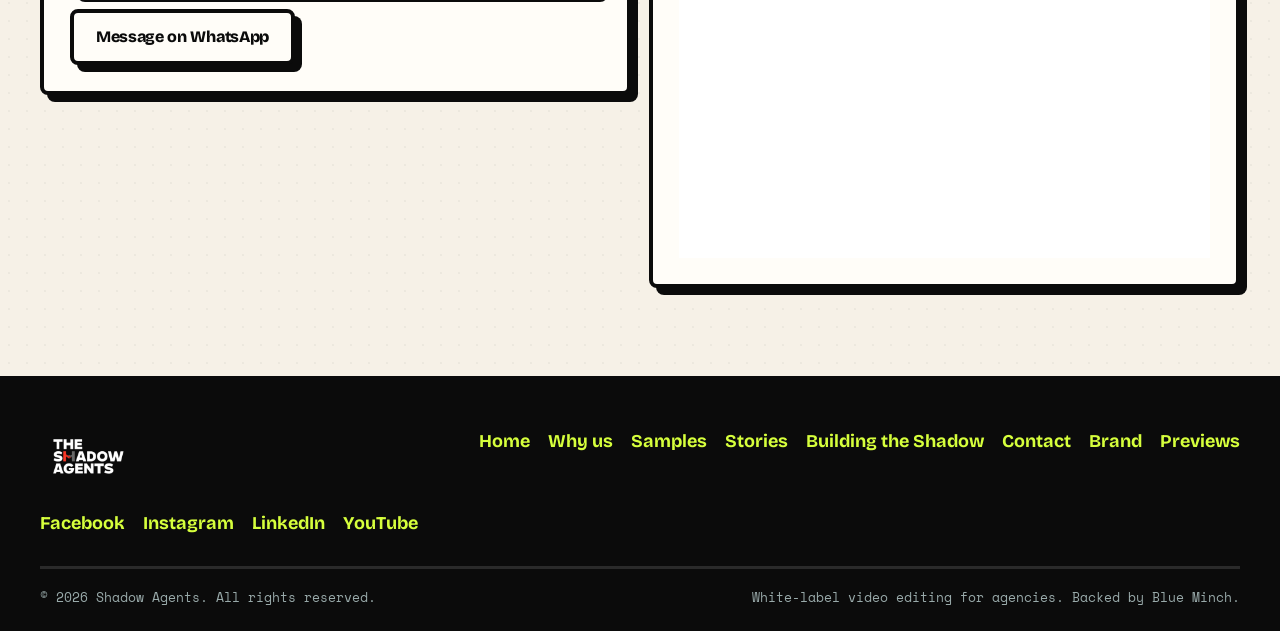
==== commit 3a75298d: "Add Why Us, Samples, Stories, and Contact as standalone pages Photo-heavy neobrutalist pages using S" ====
--- a/index.html
+++ b/index.html
@@ -503,6 +503,18 @@
   .hero .btn-row .btn,.hero-pod .btn-row .btn,#final-cta .btn{width:100%}
   .trust-grid{grid-template-columns:1fr 1fr}
   h1{font-size:clamp(36px,12vw,52px)}
+}
+
+@media (max-width:1080px){
+  .menu-toggle{display:flex}
+  .nav{
+    display:none;position:absolute;top:var(--nav-h);left:0;right:0;
+    background:var(--cream);flex-direction:column;align-items:stretch;
+    padding:12px 16px 20px;border-bottom:var(--line);gap:4px;
+  }
+  body.nav-open .nav{display:flex}
+  .nav a{padding:12px 8px}
+  .nav-cta{margin:10px 0 0}
 }
 </style>
 <script>
@@ -558,11 +570,11 @@
     <button class="menu-toggle" type="button" aria-expanded="false" aria-controls="site-nav" aria-label="Open menu"><span></span></button>
     <nav class="nav" id="site-nav">
       <a href="index.html" aria-current="page">Home</a>
-      <a href="index.html#compare">Why us</a>
-      <a href="index.html#portfolio">Samples</a>
-      <a href="index.html#stories">Stories</a>
+      <a href="why-us.html">Why us</a>
+      <a href="samples.html">Samples</a>
+      <a href="stories.html">Stories</a>
       <a href="podcast.html">Podcast</a>
-      <a href="index.html#contact">Contact</a>
+      <a href="contact.html">Contact</a>
       <a class="btn btn-lime nav-cta" href="#sample">Get a free sample</a>
     </nav>
   </div>
@@ -920,10 +932,11 @@
       <a class="logo" href="index.html"><span class="logo-chip"><img data-ph="LOGO" data-ratio="logo" onerror="window.saPh&&saPh(this)" src="assets/logo-agents.png" alt="The Shadow Agents"></span></a>
       <div class="foot-links">
         <a href="index.html">Home</a>
-        <a href="index.html#system">The system</a>
-        <a href="index.html#portfolio">Sample work</a>
+        <a href="why-us.html">Why us</a>
+        <a href="samples.html">Samples</a>
+        <a href="stories.html">Stories</a>
         <a href="podcast.html">Building the Shadow</a>
-        <a href="index.html#contact">Free sample</a>
+        <a href="contact.html">Contact</a>
         <a href="brand-guidelines.html">Brand</a>
         <a href="previews.html">Previews</a>
       </div>
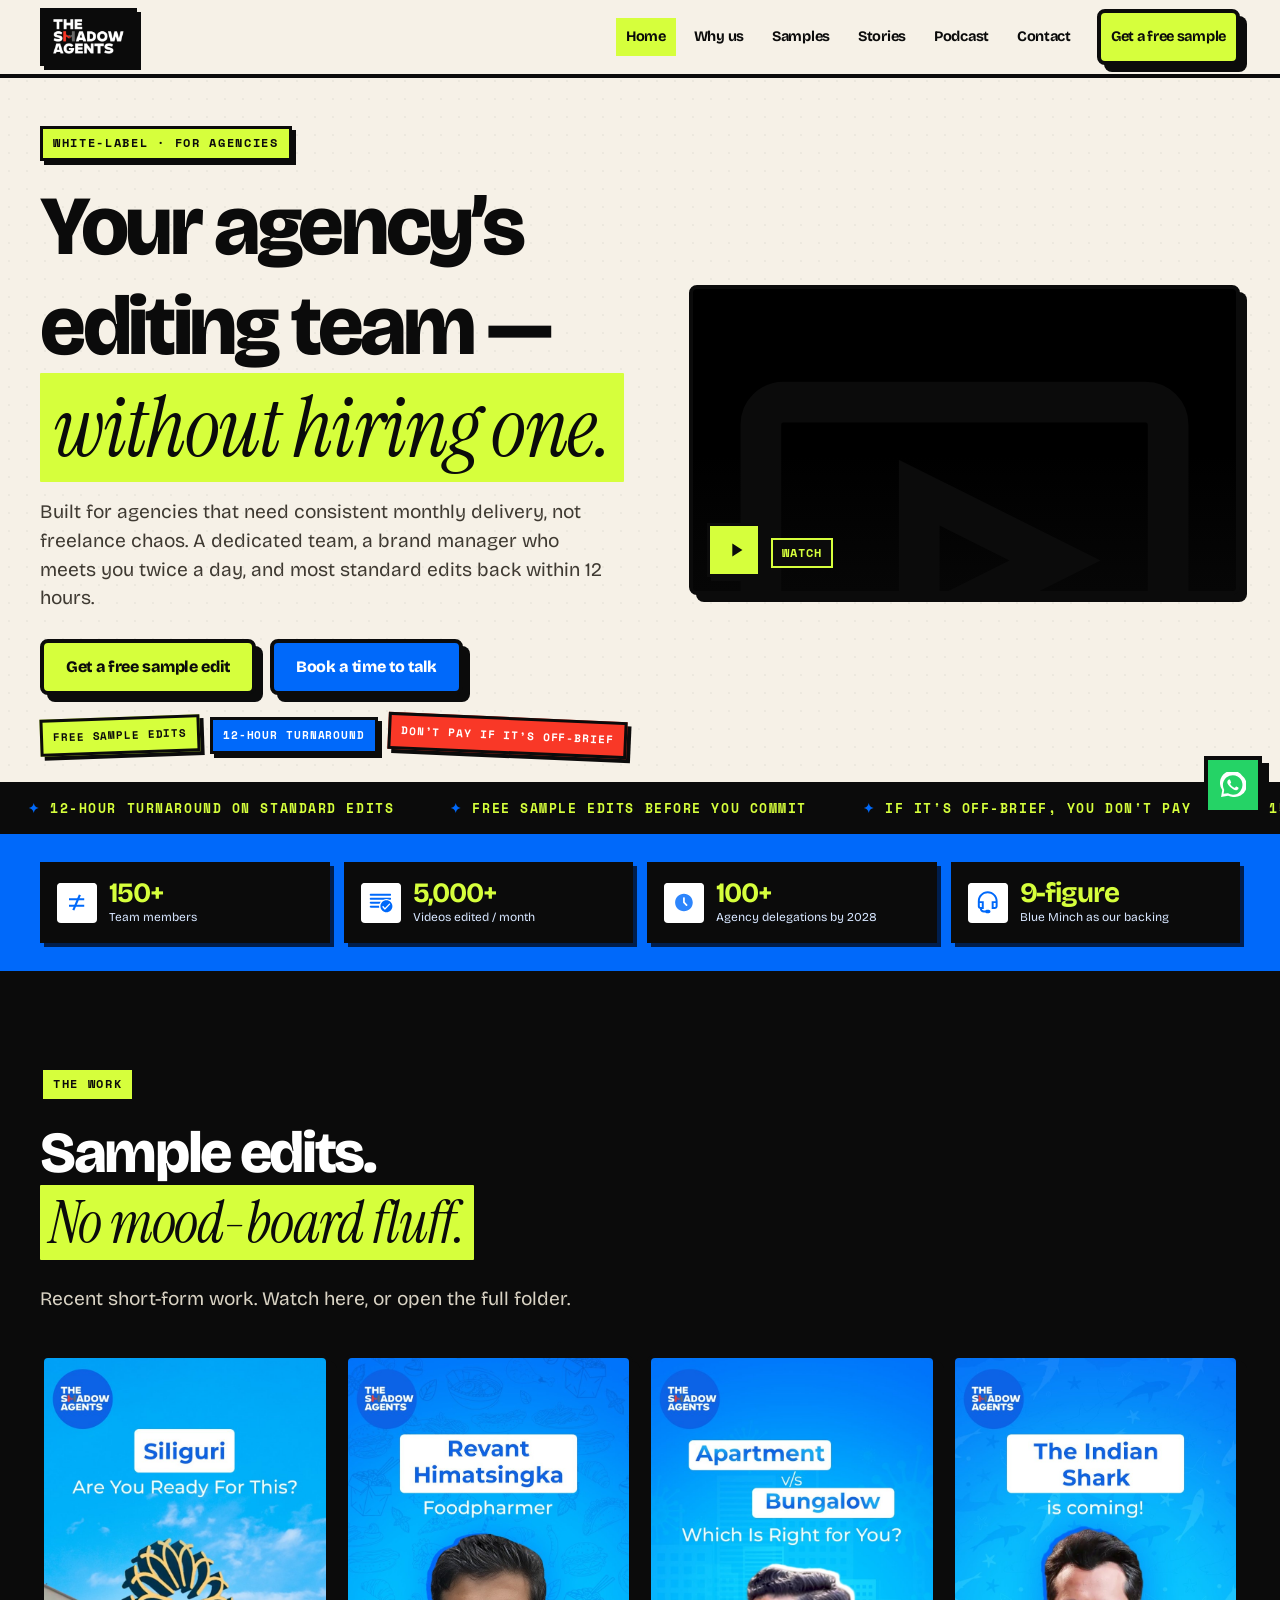
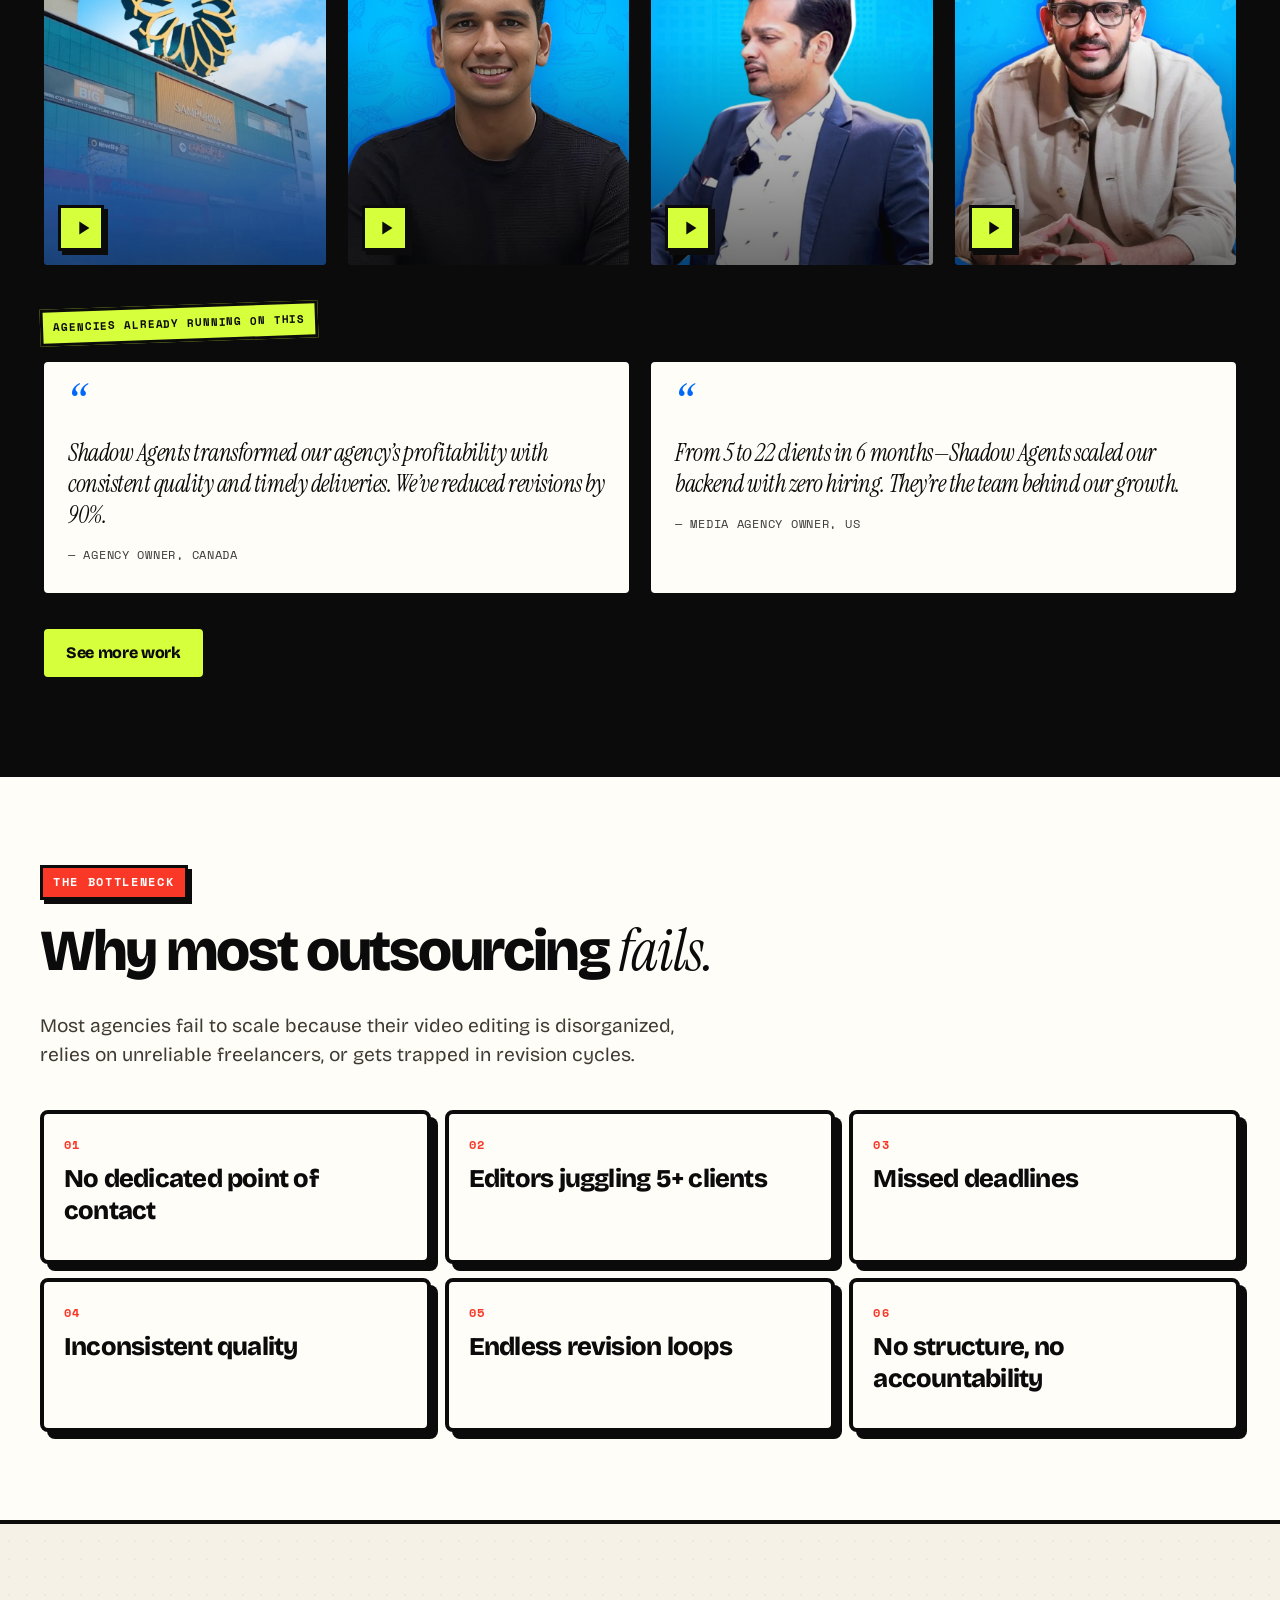
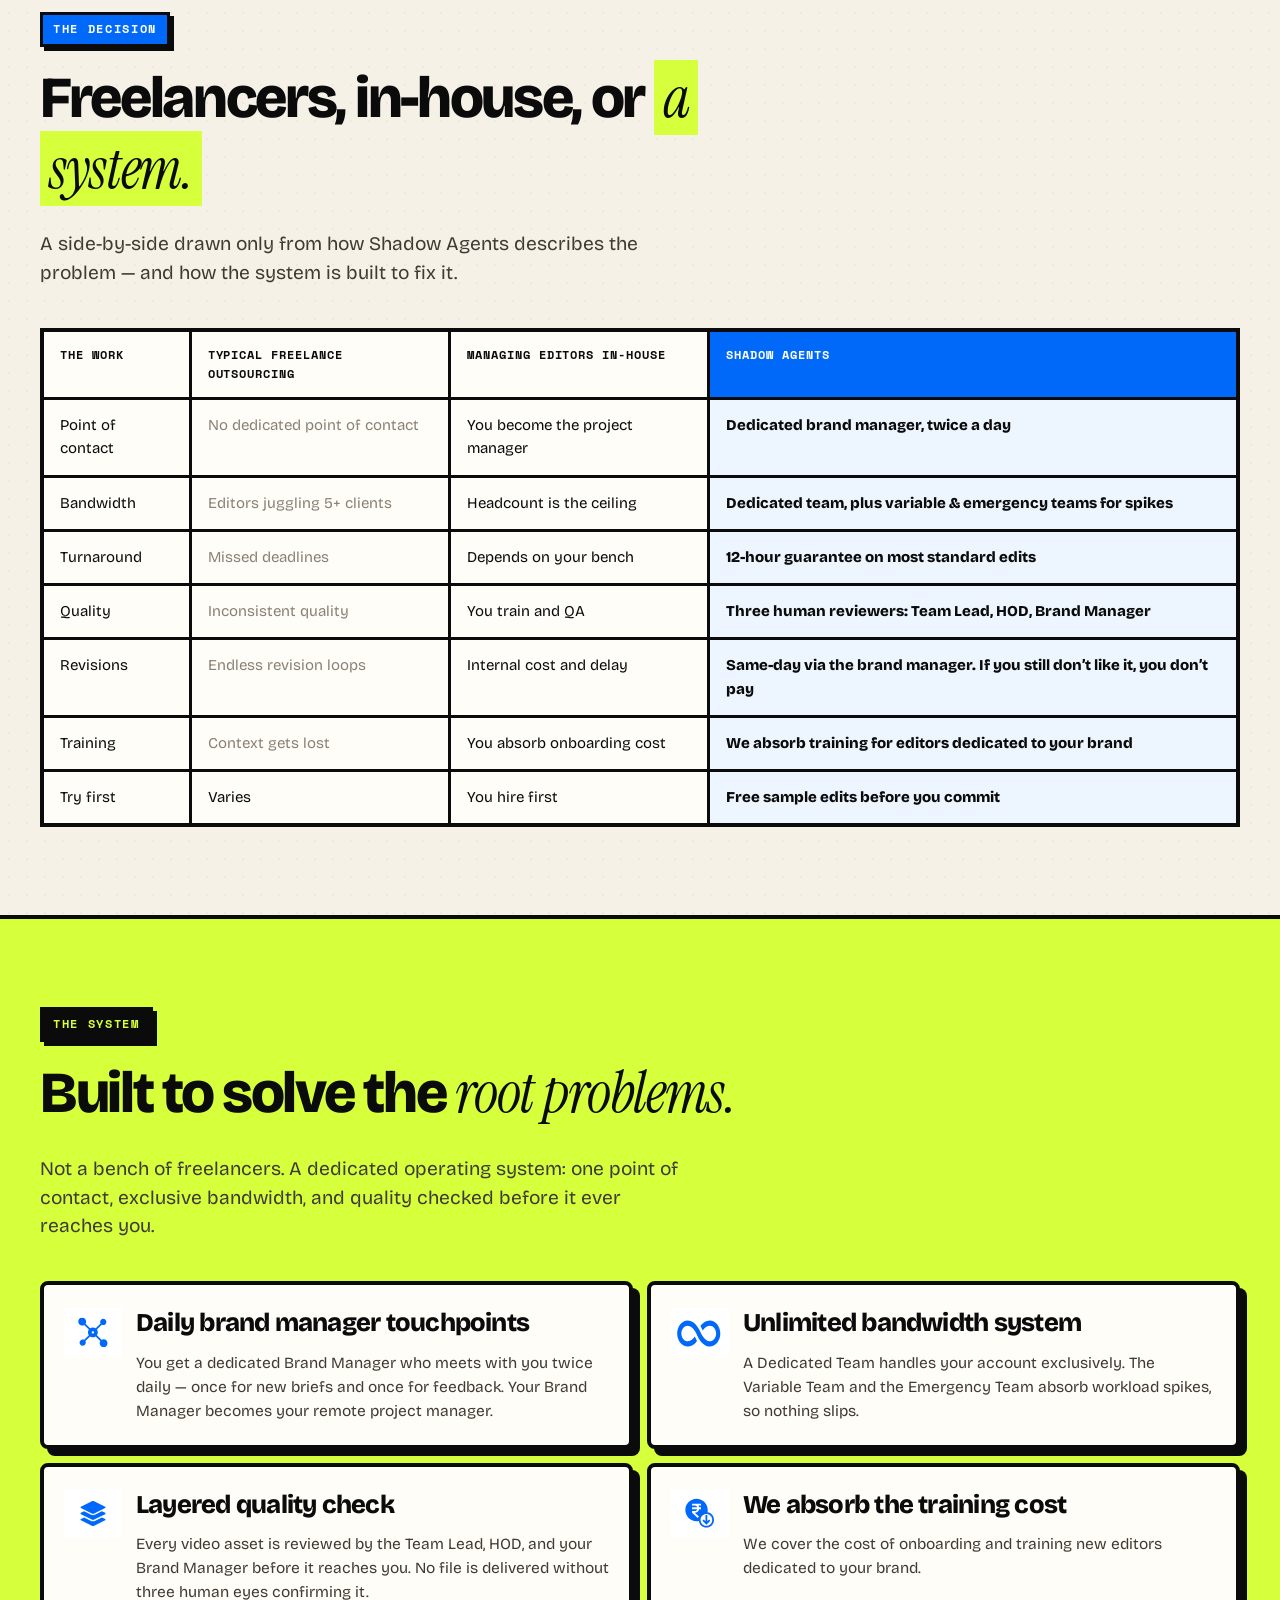
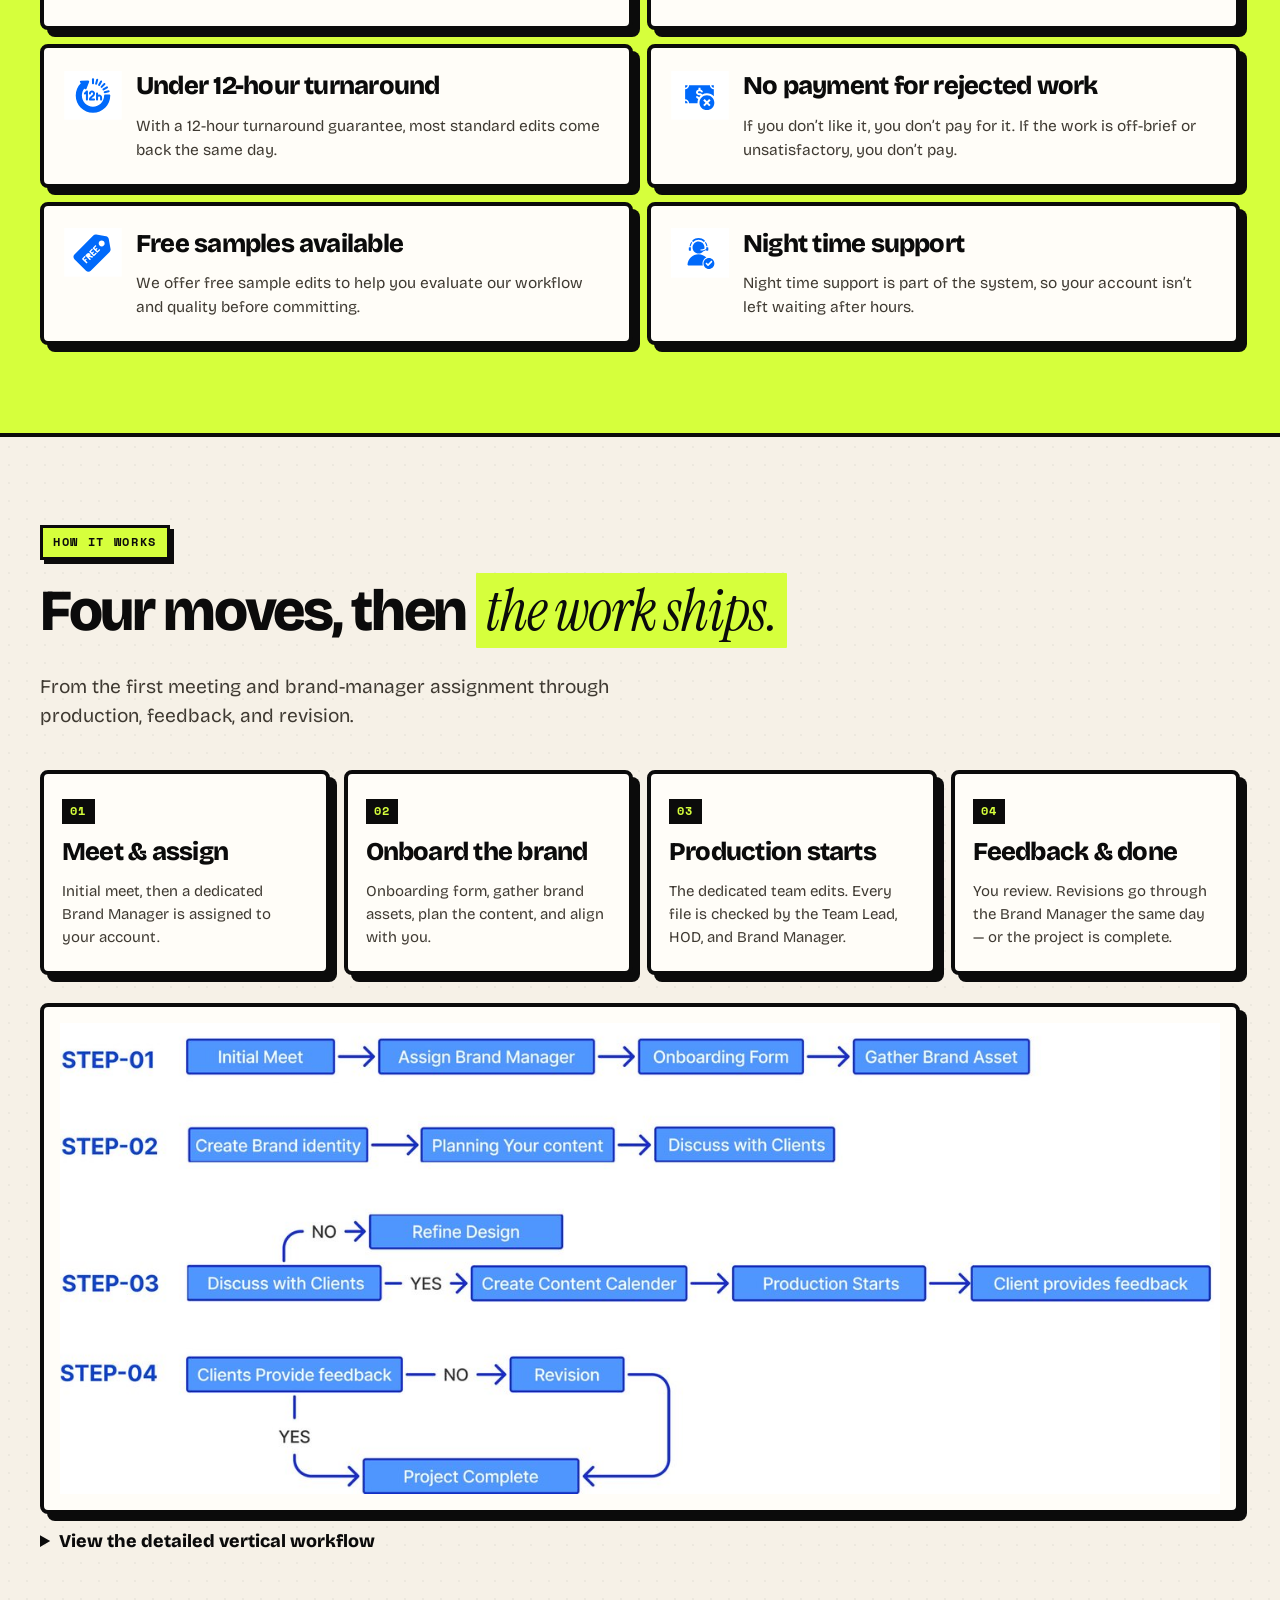
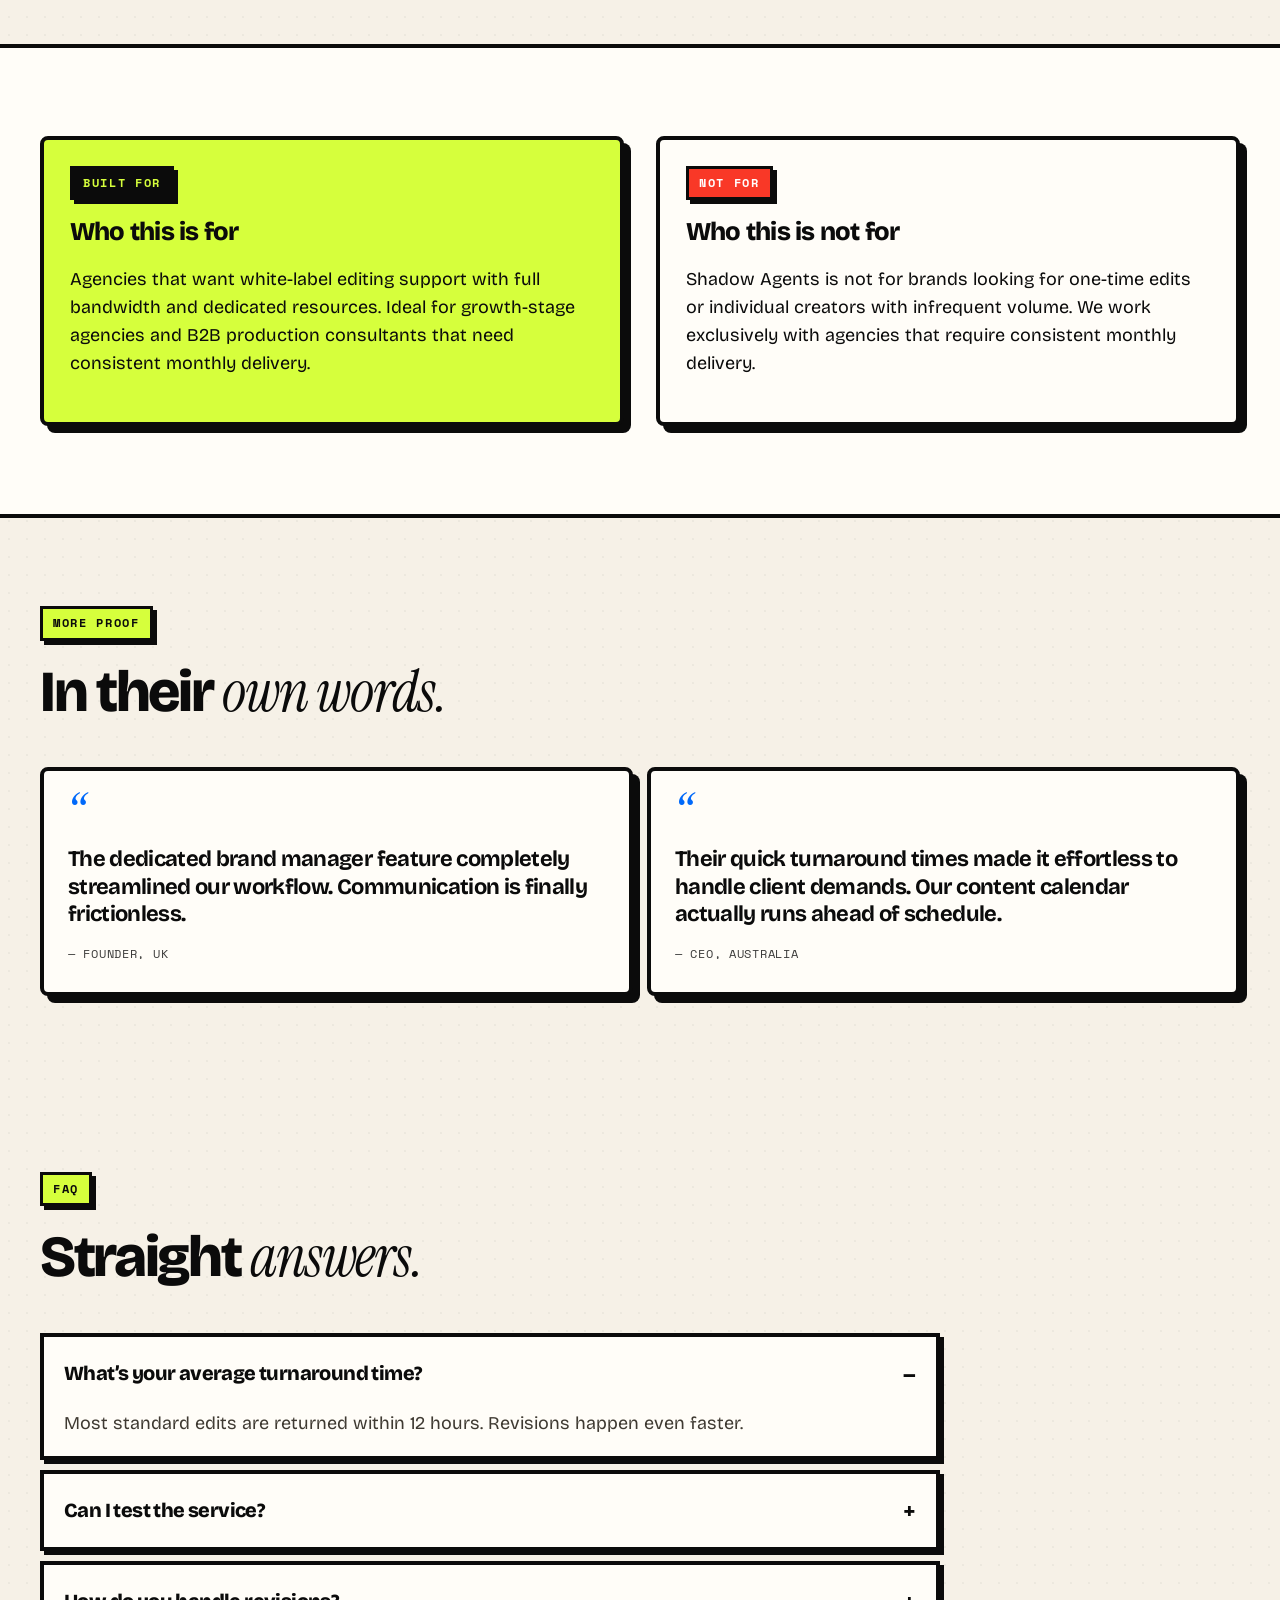
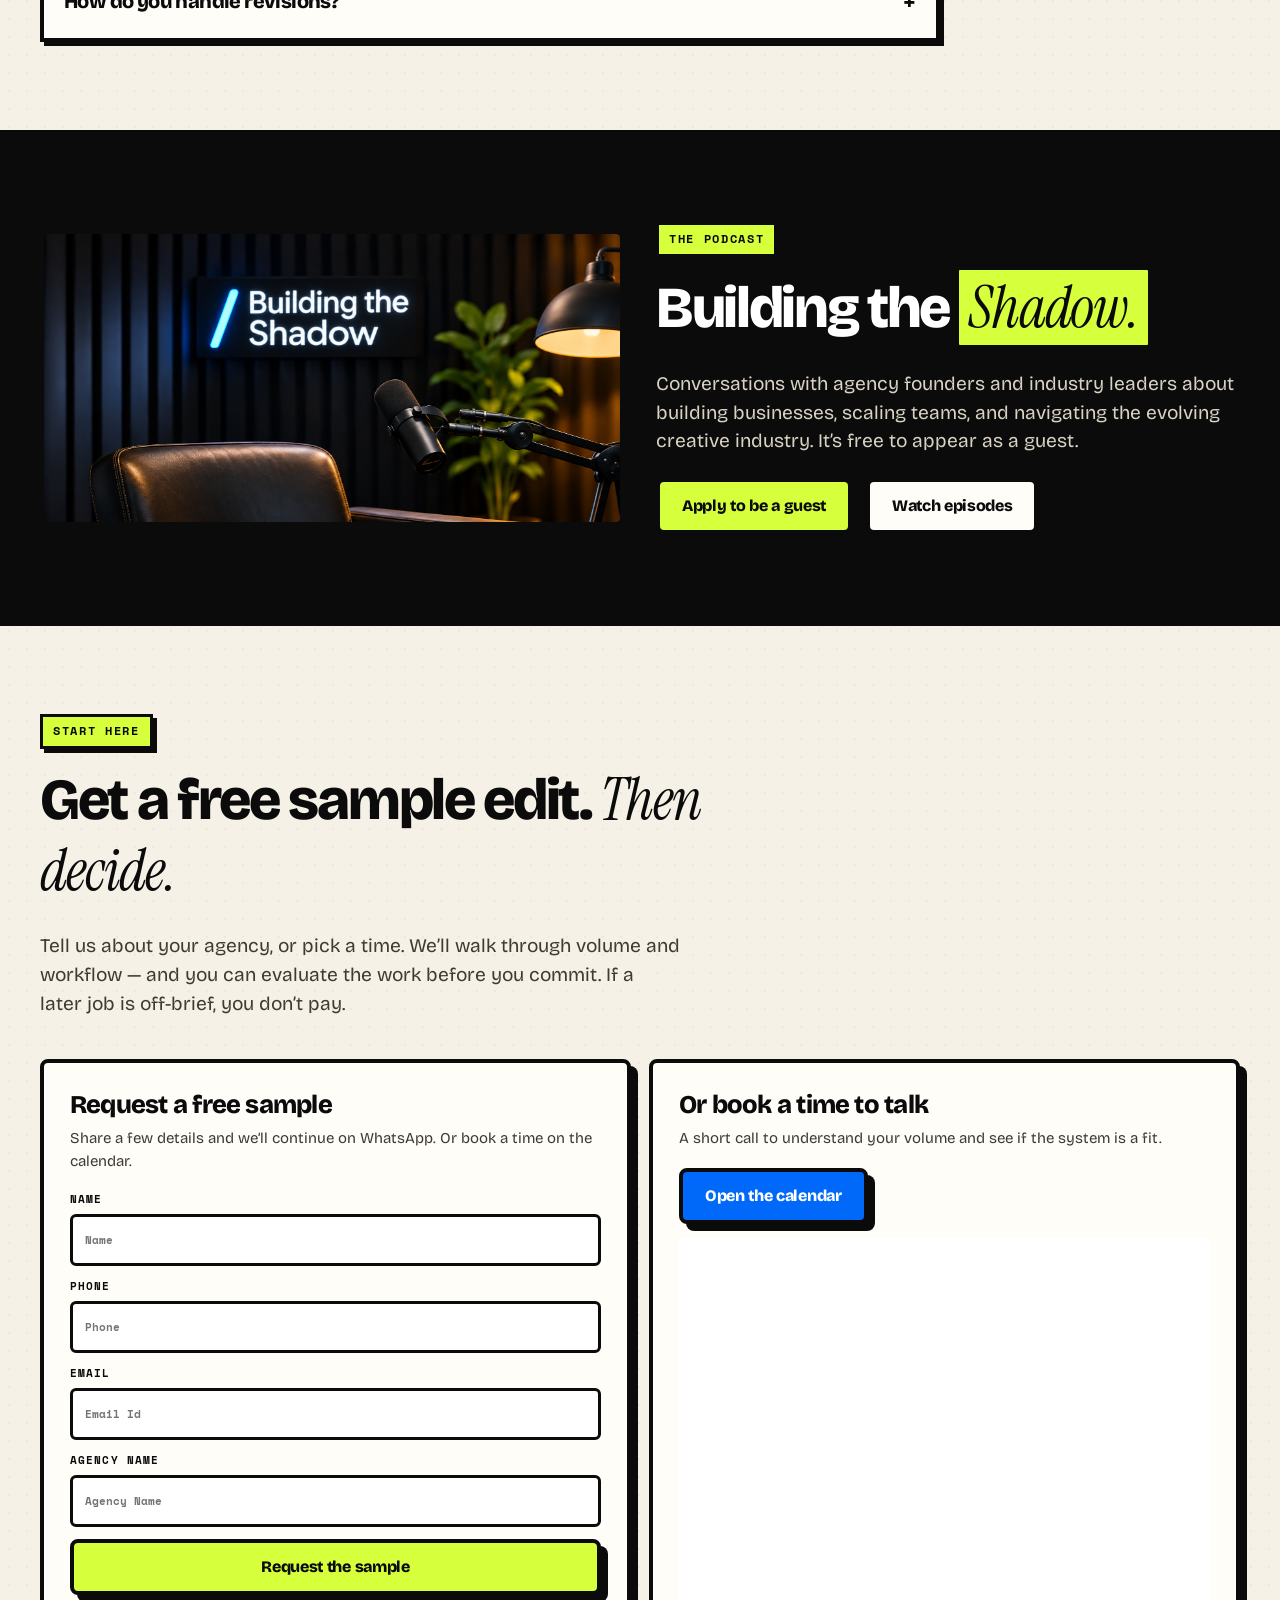
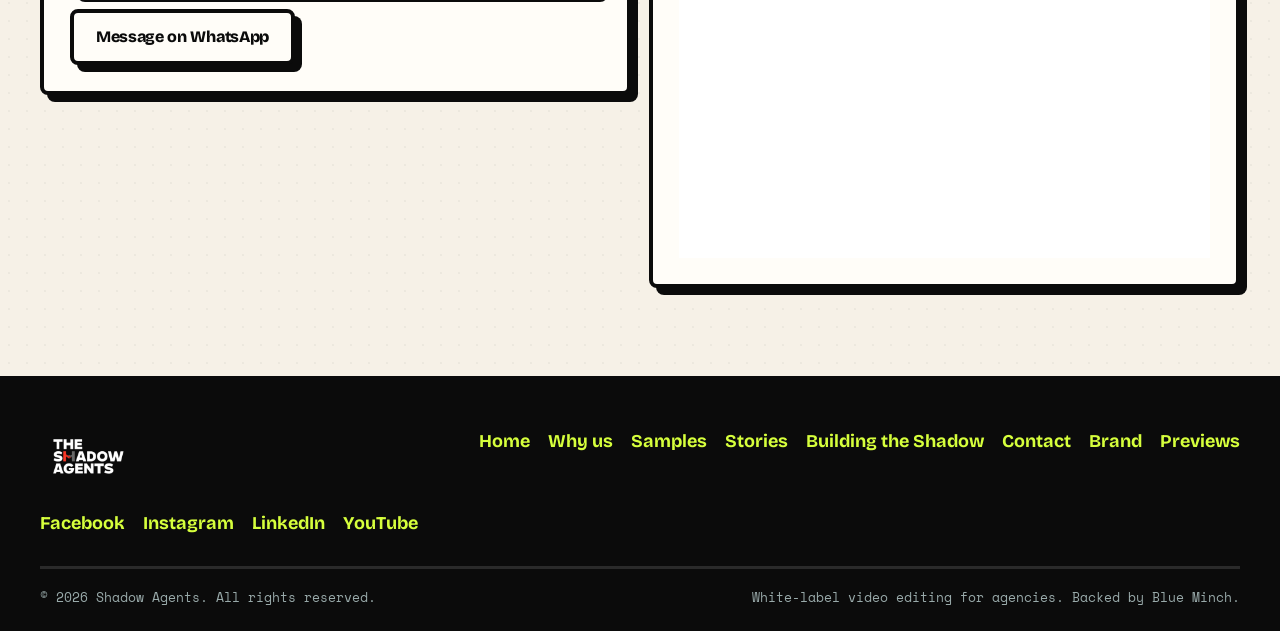
==== commit ae38af04: "Fix mobile grids, lime highlight overlap, and cropped mosaics Comparison and other odd-count grids n" ====
--- a/index.html
+++ b/index.html
@@ -33,8 +33,9 @@
   --ease:cubic-bezier(.2,.8,.2,1);
 }
 *,*::before,*::after{box-sizing:border-box}
-html{scroll-behavior:smooth}
-html,body{margin:0;padding:0}
+html{scroll-behavior:smooth;scroll-padding-top:calc(var(--nav-h) + 16px)}
+section[id],.section[id],#contact,#sample,#enquire-form,#edits,#compare,#system,#process,#who,#portfolio,#stories,#problem,#faq,#podcast-teaser{scroll-margin-top:calc(var(--nav-h) + 16px)}
+html,body{margin:0;padding:0;overflow-x:clip;max-width:100%}
 body{
   font-family:var(--font-display);
   font-size:18px;
@@ -48,7 +49,7 @@
   -webkit-font-smoothing:antialiased;
   text-rendering:optimizeLegibility;
 }
-img,svg,video{max-width:100%;display:block}
+img,svg,video{max-width:100%;display:block;height:auto}
 iframe{max-width:100%;display:block;border:0}
 button,input,textarea,select{font:inherit;color:inherit}
 a{color:var(--blue-deep)}
@@ -89,13 +90,11 @@
 .mark{
   background:var(--lime);
   color:var(--ink);
-  padding:.04em .16em .08em;
-  margin:0 .02em;
+  padding:0 .16em;
+  margin:0;
+  border-radius:1px;
   -webkit-box-decoration-break:clone;
   box-decoration-break:clone;
-  position:relative;
-  z-index:0;
-  border-radius:1px;
 }
 .mark-blue{background:var(--blue);color:#fff}
 .mark-red{background:var(--red);color:#fff}
@@ -136,6 +135,13 @@
   box-shadow:var(--shadow);
   overflow:hidden;
   background:#000;
+  box-sizing:border-box;
+  min-width:0;
+  max-width:100%;
+}
+.frame > img{
+  display:block;
+  max-width:100%;
 }
 
 /* Nav */
@@ -370,7 +376,7 @@
 .hero-pod .wrap > *{position:relative;z-index:1}
 .hero-pod h1,.hero-pod .lede{color:#fff}
 .hero-pod .lede{color:#efe9d8}
-.hero-pod h1{line-height:1.2}
+.hero-pod h1{line-height:1.18}
 .hero-pod h1 .mark{color:var(--ink)}
 .episode-grid{display:grid;grid-template-columns:repeat(3,1fr);gap:16px}
 .episode-card{background:var(--paper);overflow:hidden}
@@ -460,8 +466,14 @@
 @media (max-width:1100px){
   .hero-grid,.split,.contact-grid,.trust-grid,.frames{grid-template-columns:1fr}
   .bento{grid-template-columns:repeat(2,minmax(0,1fr))}
-  .steps,.episode-grid,.benefit-grid,.topic-grid,.pain-grid,.swatch-grid,.portfolio-grid{grid-template-columns:1fr 1fr}
+  .steps,.pain-grid,.swatch-grid,.portfolio-grid{grid-template-columns:1fr 1fr}
+  .episode-grid,.benefit-grid,.topic-grid,.vs-grid,.contact-tiles{grid-template-columns:minmax(0,1fr)}
   .frames{justify-items:center}
+  .mosaic{grid-template-columns:repeat(2,minmax(0,1fr));grid-auto-rows:auto;align-items:start}
+  .mosaic .w2,.mosaic .w3,.mosaic .h2{grid-column:auto;grid-row:auto}
+  .mosaic .frame{width:100%;height:auto;aspect-ratio:auto;overflow:hidden}
+  .mosaic .frame img{width:100%;height:auto;max-width:100%;object-fit:contain;object-position:center;display:block;position:static;background:#111}
+  .mosaic .frame:last-child:nth-child(odd){grid-column:1 / -1}
 }
 @media (max-width:820px){
   .menu-toggle{display:flex}
@@ -505,6 +517,186 @@
   h1{font-size:clamp(36px,12vw,52px)}
 }
 
+/* ========== Inner pages — photo-heavy layouts ========== */
+.page-hero{
+  position:relative;min-height:78vh;display:flex;align-items:flex-end;
+  border-bottom:var(--line);overflow:hidden;background:#0b0b0b;
+}
+.page-hero .hero-bg{position:absolute;inset:0}
+.page-hero .hero-bg img,.page-hero .hero-bg .ph{
+  width:100%;height:100%;object-fit:cover;position:absolute;inset:0;border:0;
+}
+.page-hero .hero-bg-fx{
+  position:absolute;inset:0;pointer-events:none;
+  background:
+    linear-gradient(180deg,rgba(11,11,11,.2) 0%,rgba(11,11,11,.68) 52%,rgba(11,11,11,.92) 100%),
+    linear-gradient(90deg,rgba(11,11,11,.7) 0%,rgba(11,11,11,.25) 48%,transparent 100%);
+}
+.page-hero .wrap{position:relative;z-index:2;padding:130px 0 64px}
+.page-hero h1,.page-hero .lede{color:#fff}
+.page-hero .lede{color:#efe9d8;max-width:42rem}
+.page-hero h1{font-size:clamp(40px,8vw,92px);line-height:1.18;margin-bottom:18px}
+.page-hero .btn-row{margin-top:26px}
+.page-hero.hero-cream{background:var(--cream);min-height:auto;align-items:center}
+.page-hero.hero-cream .hero-bg-fx{display:none}
+.page-hero.hero-cream h1,.page-hero.hero-cream .lede{color:var(--ink)}
+.page-hero.hero-cream .lede{color:var(--muted)}
+.page-hero.hero-cream .wrap{padding:56px 0 36px}
+.page-hero.hero-lime{background:var(--lime)}
+.page-hero.hero-lime .hero-bg-fx{
+  background:linear-gradient(180deg,rgba(11,11,11,.05),rgba(11,11,11,.55) 80%);
+}
+.page-hero .hero-bg-fx.soft{
+  background:
+    linear-gradient(180deg,rgba(11,11,11,.1) 0%,rgba(11,11,11,.55) 60%,rgba(11,11,11,.88) 100%),
+    linear-gradient(90deg,rgba(11,11,11,.55) 0%,rgba(11,11,11,.15) 55%,transparent 100%);
+}
+.page-hero .reveal, .page-hero.hero-cream .reveal{opacity:1;transform:none}
+
+.shadow-lg{box-shadow:10px 10px 0 var(--ink)}
+.lift{transition:transform .16s var(--ease), box-shadow .16s var(--ease)}
+.lift:hover{transform:translate(-3px,-3px);box-shadow:10px 10px 0 var(--ink)}
+
+.logo-rail{
+  overflow:hidden;border-top:var(--line);border-bottom:var(--line);
+  background:var(--paper);padding:18px 0;
+}
+.logo-rail.ink{background:var(--ink)}
+.logo-rail.blue{background:var(--blue)}
+.logo-rail.lime{background:var(--lime)}
+.logo-rail-track{display:flex;gap:12px;width:max-content;animation:tick 48s linear infinite;align-items:center}
+.logo-pill{
+  height:68px;min-width:118px;padding:8px 14px;
+  background:#fff;border:3px solid var(--ink);box-shadow:4px 4px 0 var(--ink);
+  display:grid;place-items:center;border-radius:6px;
+}
+.logo-pill img{max-height:50px;max-width:132px;width:auto;object-fit:contain}
+.logo-rail.ink .logo-pill{background:var(--cream)}
+
+.logo-wall{display:grid;grid-template-columns:repeat(8,minmax(0,1fr));gap:10px}
+.logo-tile{
+  background:#fff;border:var(--line-sm);box-shadow:var(--shadow-sm);
+  padding:10px;min-height:88px;display:grid;place-items:center;border-radius:6px;
+  transition:transform .16s var(--ease), box-shadow .16s var(--ease);
+}
+.logo-tile:hover{transform:translate(-3px,-3px) rotate(-1.5deg);box-shadow:8px 8px 0 var(--ink)}
+.logo-tile img{max-height:52px;max-width:100%;object-fit:contain}
+.logo-tile.ink{background:var(--ink)}
+
+.photo-band{position:relative;min-height:460px;border-top:var(--line);border-bottom:var(--line);overflow:hidden;display:flex;align-items:flex-end}
+.photo-band > img.band-img, .photo-band .band-img{
+  width:100%;height:100%;object-fit:cover;position:absolute;inset:0;min-height:460px;
+}
+.photo-band .band-shade{
+  position:absolute;inset:0;
+  background:linear-gradient(180deg,transparent 30%,rgba(11,11,11,.78) 100%);
+}
+.photo-band .wrap{position:relative;z-index:1;padding:72px 0}
+.photo-band h2,.photo-band .lede{color:#fff}
+.photo-band .lede{color:#efe9d8}
+
+.mosaic{display:grid;grid-template-columns:repeat(6,minmax(0,1fr));grid-auto-rows:minmax(140px,14vw);gap:10px;align-items:stretch}
+.mosaic > *{min-width:0;min-height:0;max-width:100%;overflow:hidden;box-sizing:border-box}
+.mosaic .frame{height:100%;width:100%;overflow:hidden}
+.mosaic .frame img{width:100%;height:100%;max-width:100%;object-fit:cover;object-position:center;display:block;position:static}
+.mosaic .w2{grid-column:span 2}
+.mosaic .w3{grid-column:span 3}
+.mosaic .h2{grid-row:span 2}
+
+.collage{position:relative;min-height:540px}
+.collage .piece{position:absolute;overflow:hidden}
+.collage .piece img{width:100%;height:100%;object-fit:cover}
+
+.hscroll{
+  display:flex;gap:16px;overflow-x:auto;scroll-snap-type:x mandatory;
+  padding:6px 2px 32px;scrollbar-color:var(--ink) var(--cream);
+  -webkit-overflow-scrolling:touch;
+}
+.hscroll > *{flex:0 0 auto;scroll-snap-align:start;box-sizing:border-box}
+.hscroll > .frame{position:relative;overflow:hidden}
+.hscroll > .frame img{width:100%;height:100%;max-width:100%;object-fit:contain;object-position:center;position:absolute;inset:0;display:block}
+.hscroll .short-card{width:min(260px,70vw)}
+.hscroll .scroll-card{width:min(320px,78vw);background:var(--paper);overflow:hidden}
+.hscroll .scroll-card .pic{aspect-ratio:4/3;overflow:hidden;border-bottom:var(--line-sm);background:#111}
+.hscroll .scroll-card .pic img{width:100%;height:100%;object-fit:cover}
+.hscroll .scroll-card .body{padding:18px 16px}
+.hscroll .quote-card-img{width:min(280px,76vw)}
+.hscroll .quote-card-img img{width:100%;height:auto;display:block}
+
+.vs-grid{display:grid;grid-template-columns:repeat(3,minmax(0,1fr));gap:16px;align-items:stretch}
+.vs-col{padding:28px 22px;background:var(--paper)}
+.vs-col.mid{background:var(--cream)}
+.vs-col.sa{background:var(--lime);transform:translateY(-14px);box-shadow:10px 10px 0 var(--ink)}
+.vs-col h3{font-size:clamp(22px,2.4vw,32px);margin-bottom:8px}
+.vs-col ul{list-style:none;padding:0;margin:16px 0 0}
+.vs-col li{padding:11px 0;border-bottom:2px solid rgba(11,11,11,.14);font-weight:700;font-size:15.5px;line-height:1.35}
+.vs-col li:last-child{border-bottom:0}
+
+.timeline{display:flex;flex-direction:column;gap:0}
+.tl-row{display:grid;grid-template-columns:1fr 1fr;gap:40px;align-items:center;padding:28px 0}
+.tl-row + .tl-row{border-top:3px solid var(--ink)}
+.tl-row.flip{direction:rtl}
+.tl-row.flip > *{direction:ltr}
+.tl-copy .n{font-family:var(--font-mono);font-weight:700;font-size:12px;letter-spacing:.12em;background:var(--ink);color:var(--lime);display:inline-block;padding:3px 8px;margin-bottom:12px}
+
+.stat-blow{display:grid;grid-template-columns:repeat(4,minmax(0,1fr));gap:14px}
+.stat-blow article{padding:22px 18px;background:var(--ink);color:#fff;border:var(--line);box-shadow:var(--shadow)}
+.stat-blow .n{font-size:clamp(36px,5.4vw,76px);line-height:.9;letter-spacing:-.06em;font-weight:800;color:var(--lime);display:block}
+.stat-blow span{display:block;margin-top:8px;font-size:14px;color:#d7e6ff}
+
+.quote-blow{margin:0}
+.quote-blow p{font-size:clamp(28px,4.8vw,64px);line-height:1.16;letter-spacing:-.05em;font-weight:800;margin:0;color:inherit}
+.quote-blow.serif p{font-family:var(--font-serif);font-style:italic;font-weight:400;letter-spacing:-.03em}
+.quote-blow footer{margin-top:22px;font-family:var(--font-mono);font-size:13px;letter-spacing:.08em;text-transform:uppercase}
+
+.stack{position:relative;min-height:580px}
+.stack .layer{position:absolute}
+
+.sticker-cluster{display:flex;flex-wrap:wrap;gap:12px;align-items:center}
+.sticker-cluster .sticker{font-size:12px;padding:9px 12px}
+
+.contact-tiles{display:grid;grid-template-columns:repeat(3,minmax(0,1fr));gap:16px}
+.contact-tile{padding:28px 22px;min-height:240px;display:flex;flex-direction:column;justify-content:space-between}
+.contact-tile h3{font-size:clamp(26px,3vw,40px)}
+.contact-tile p{margin:0 0 18px;color:inherit;opacity:.9}
+
+.split-13{display:grid;grid-template-columns:1.25fr .75fr;gap:32px;align-items:center}
+.split-31{display:grid;grid-template-columns:.75fr 1.25fr;gap:32px;align-items:center}
+.feature-short{display:grid;grid-template-columns:minmax(0,.7fr) minmax(0,1.3fr);gap:36px;align-items:center}
+
+.pain-run{display:flex;flex-direction:column;gap:0;border-top:var(--line)}
+.pain-run article{display:grid;grid-template-columns:auto 1fr;gap:22px;align-items:center;padding:18px 0;border-bottom:var(--line)}
+.pain-run .num-xl{font-family:var(--font-mono);font-size:clamp(42px,7vw,92px);line-height:.8;letter-spacing:-.08em;font-weight:700;color:var(--red)}
+.pain-run h3{margin:0;font-size:clamp(22px,3vw,36px)}
+
+.who-blow{display:grid;grid-template-columns:1fr 1fr;min-height:520px;border-top:var(--line);border-bottom:var(--line)}
+.who-blow > div{padding:56px 40px;display:flex;flex-direction:column;justify-content:center}
+.who-blow .yes{background:var(--lime);color:var(--ink);border-right:var(--line)}
+.who-blow .no{background:var(--ink);color:#fff}
+.who-blow h2{font-size:clamp(32px,4vw,56px)}
+.who-blow .no h2{color:#fff}
+.who-blow p{font-size:clamp(16px,1.6vw,20px);max-width:36rem;margin:0}
+
+.cta-band{padding:72px 0;border-top:var(--line);border-bottom:var(--line)}
+.cta-band h2{font-size:clamp(36px,6vw,76px);line-height:1.16}
+
+.portrait-grid{display:grid;grid-template-columns:repeat(6,minmax(0,1fr));gap:10px}
+.portrait-grid .frame{aspect-ratio:3/4;overflow:hidden;min-width:0;width:100%}
+.portrait-grid img{width:100%;height:100%;max-width:100%;object-fit:cover;object-position:50% 20%;display:block;position:static}
+
+.offset-img{transform:rotate(-2.5deg)}
+.offset-img.r{transform:rotate(3deg)}
+
+.band-red{background:var(--red);color:#fff;border-top:var(--line);border-bottom:var(--line)}
+.band-red h2,.band-red h3{color:#fff}
+.band-red .lede{color:#ffe8e4}
+.band-red .pain-run .num-xl{color:var(--lime)}
+.band-red .pain-run article{border-bottom-color:#fff}
+.band-red .pain-run{border-top-color:#fff}
+.band-red .pain-run h3{color:#fff}
+
+.mini-note{font-family:var(--font-mono);font-size:12px;letter-spacing:.06em;text-transform:uppercase;margin:10px 0 0}
+
 @media (max-width:1080px){
   .menu-toggle{display:flex}
   .nav{
@@ -515,6 +707,70 @@
   body.nav-open .nav{display:flex}
   .nav a{padding:12px 8px}
   .nav-cta{margin:10px 0 0}
+  .vs-grid,.contact-tiles{grid-template-columns:minmax(0,1fr)}
+  .stat-blow{grid-template-columns:1fr 1fr}
+  .logo-wall{grid-template-columns:repeat(5,minmax(0,1fr))}
+  .portrait-grid{grid-template-columns:repeat(3,minmax(0,1fr))}
+  .who-blow,.tl-row,.tl-row.flip,.split-13,.split-31,.feature-short{grid-template-columns:1fr;direction:ltr}
+  .tl-row.flip > *{direction:ltr}
+  .vs-col.sa{transform:none}
+  .page-hero{min-height:0}
+  .page-hero .wrap{padding:88px 0 48px}
+  .who-blow .yes{border-right:0;border-bottom:var(--line)}
+  .collage{min-height:420px}
+}
+@media (max-width:820px){
+  .page-hero .wrap,.page-hero.hero-cream .wrap{padding:36px 0 calc(24px + var(--cta-h))}
+  .cta-band{padding:48px 0 calc(36px + var(--cta-h))}
+  .who-blow > div{padding:36px 22px}
+  .stack{min-height:0;display:grid;gap:14px}
+  .stack .layer{position:relative;inset:auto;transform:none !important;width:auto !important;height:auto !important;left:auto !important;top:auto !important;right:auto !important}
+}
+@media (max-width:640px){
+  .stat-blow,.logo-wall{grid-template-columns:repeat(2,minmax(0,1fr))}
+  .vs-grid,.contact-tiles{grid-template-columns:minmax(0,1fr)}
+  .portrait-grid{grid-template-columns:repeat(2,minmax(0,1fr))}
+  .pain-run article{gap:12px}
+}
+@media (prefers-reduced-motion:reduce){
+  .logo-rail-track{animation:none}
+  .lift,.logo-tile,.lift:hover,.logo-tile:hover{transition:none;transform:none}
+}
+
+/* === inner-page fixes === */
+.band-ink .card h2, .band-ink .card h3,
+.band-ink .scroll-card h3, .band-ink .episode-card h3,
+.scroll-card h3{color:var(--ink)}
+.band-ink .card p, .band-ink .scroll-card p, .scroll-card p{color:var(--muted)}
+.scroll-card p{margin:8px 0 0;font-size:15.5px;line-height:1.45}
+.page-hero .hero-bg-fx.soft{
+  background:
+    linear-gradient(180deg,rgba(11,11,11,.42) 0%,rgba(11,11,11,.74) 52%,rgba(11,11,11,.94) 100%),
+    linear-gradient(90deg,rgba(11,11,11,.82) 0%,rgba(11,11,11,.45) 50%,rgba(11,11,11,.28) 100%);
+}
+@media (max-width:820px){
+  .collage{min-height:0 !important;display:grid;grid-template-columns:1fr 1fr;gap:12px}
+  .collage .piece:last-child:nth-child(odd){grid-column:1 / -1}
+  .collage .piece{
+    position:relative !important;inset:auto !important;
+    width:auto !important;height:auto !important;
+    left:auto !important;right:auto !important;top:auto !important;bottom:auto !important;
+    transform:none !important;aspect-ratio:3/4;max-width:100%;
+  }
+  .page-hero .sticker-cluster,.page-hero .badge-row{padding-right:0;margin-bottom:8px}
+  .contact-tiles{grid-template-columns:1fr}
+  .quote-blow p{font-size:clamp(26px,9vw,40px)}
+}
+@media (max-width:640px){
+  .contact-tiles{grid-template-columns:1fr}
+}
+/* === stories hero scrim === */
+
+.page-hero .hero-bg img.shift{object-position:82% 45%}
+.page-hero .hero-bg-fx.heavy{
+  background:
+    linear-gradient(180deg,rgba(11,11,11,.55) 0%,rgba(11,11,11,.78) 48%,rgba(11,11,11,.94) 100%),
+    linear-gradient(90deg,rgba(11,11,11,.88) 0%,rgba(11,11,11,.62) 38%,rgba(11,11,11,.2) 100%);
 }
 </style>
 <script>
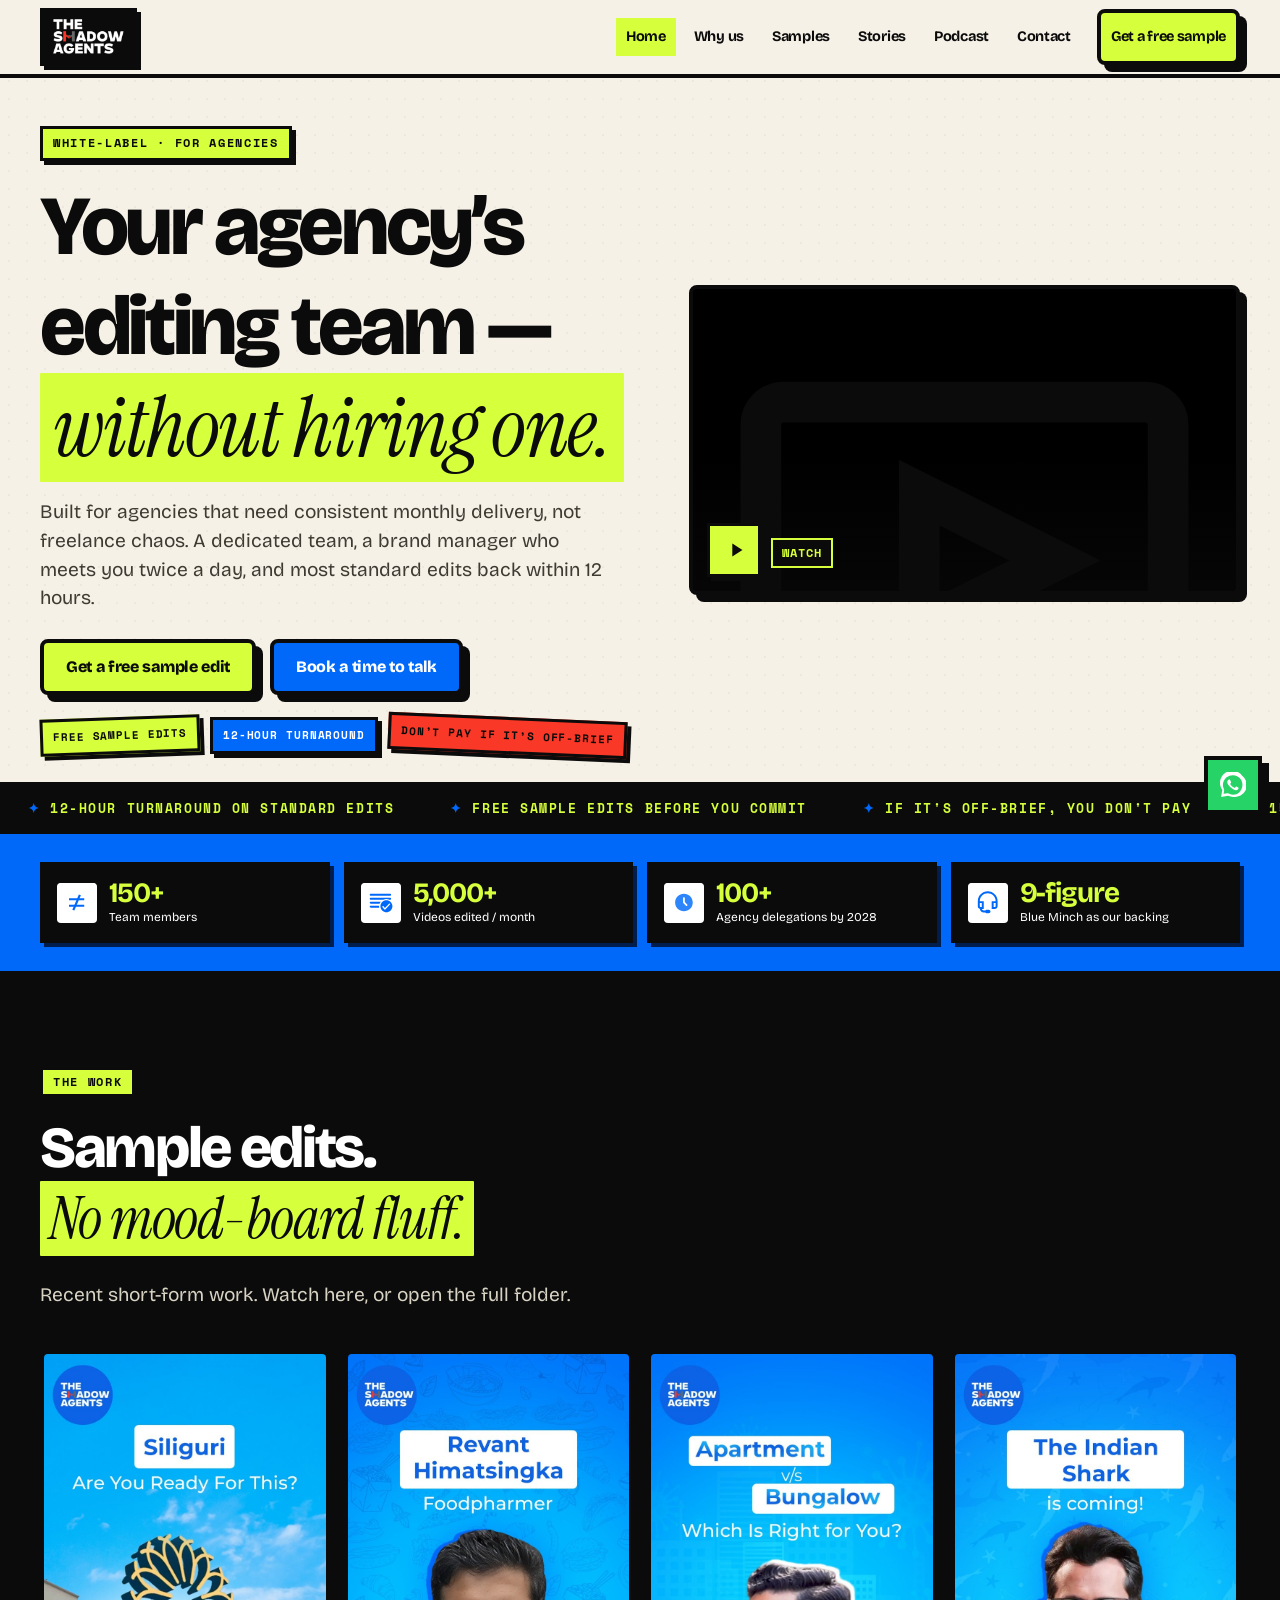
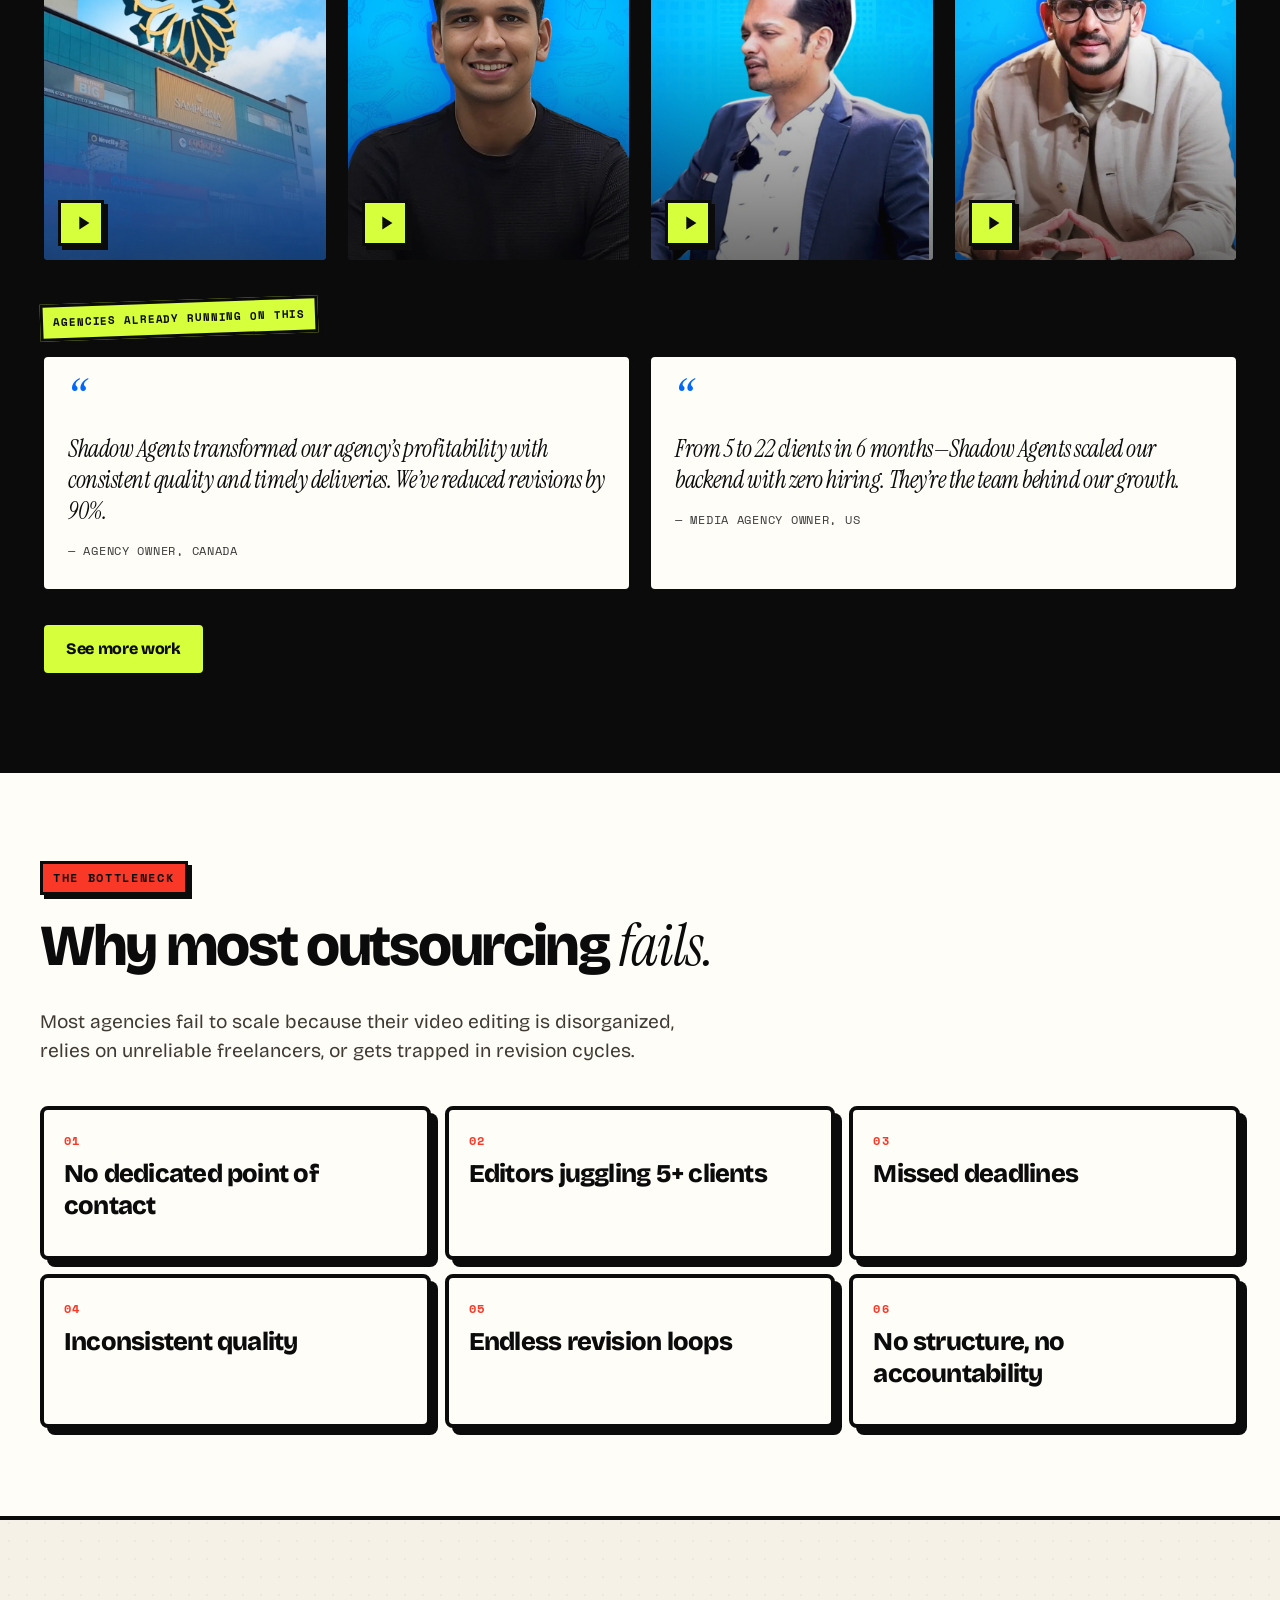
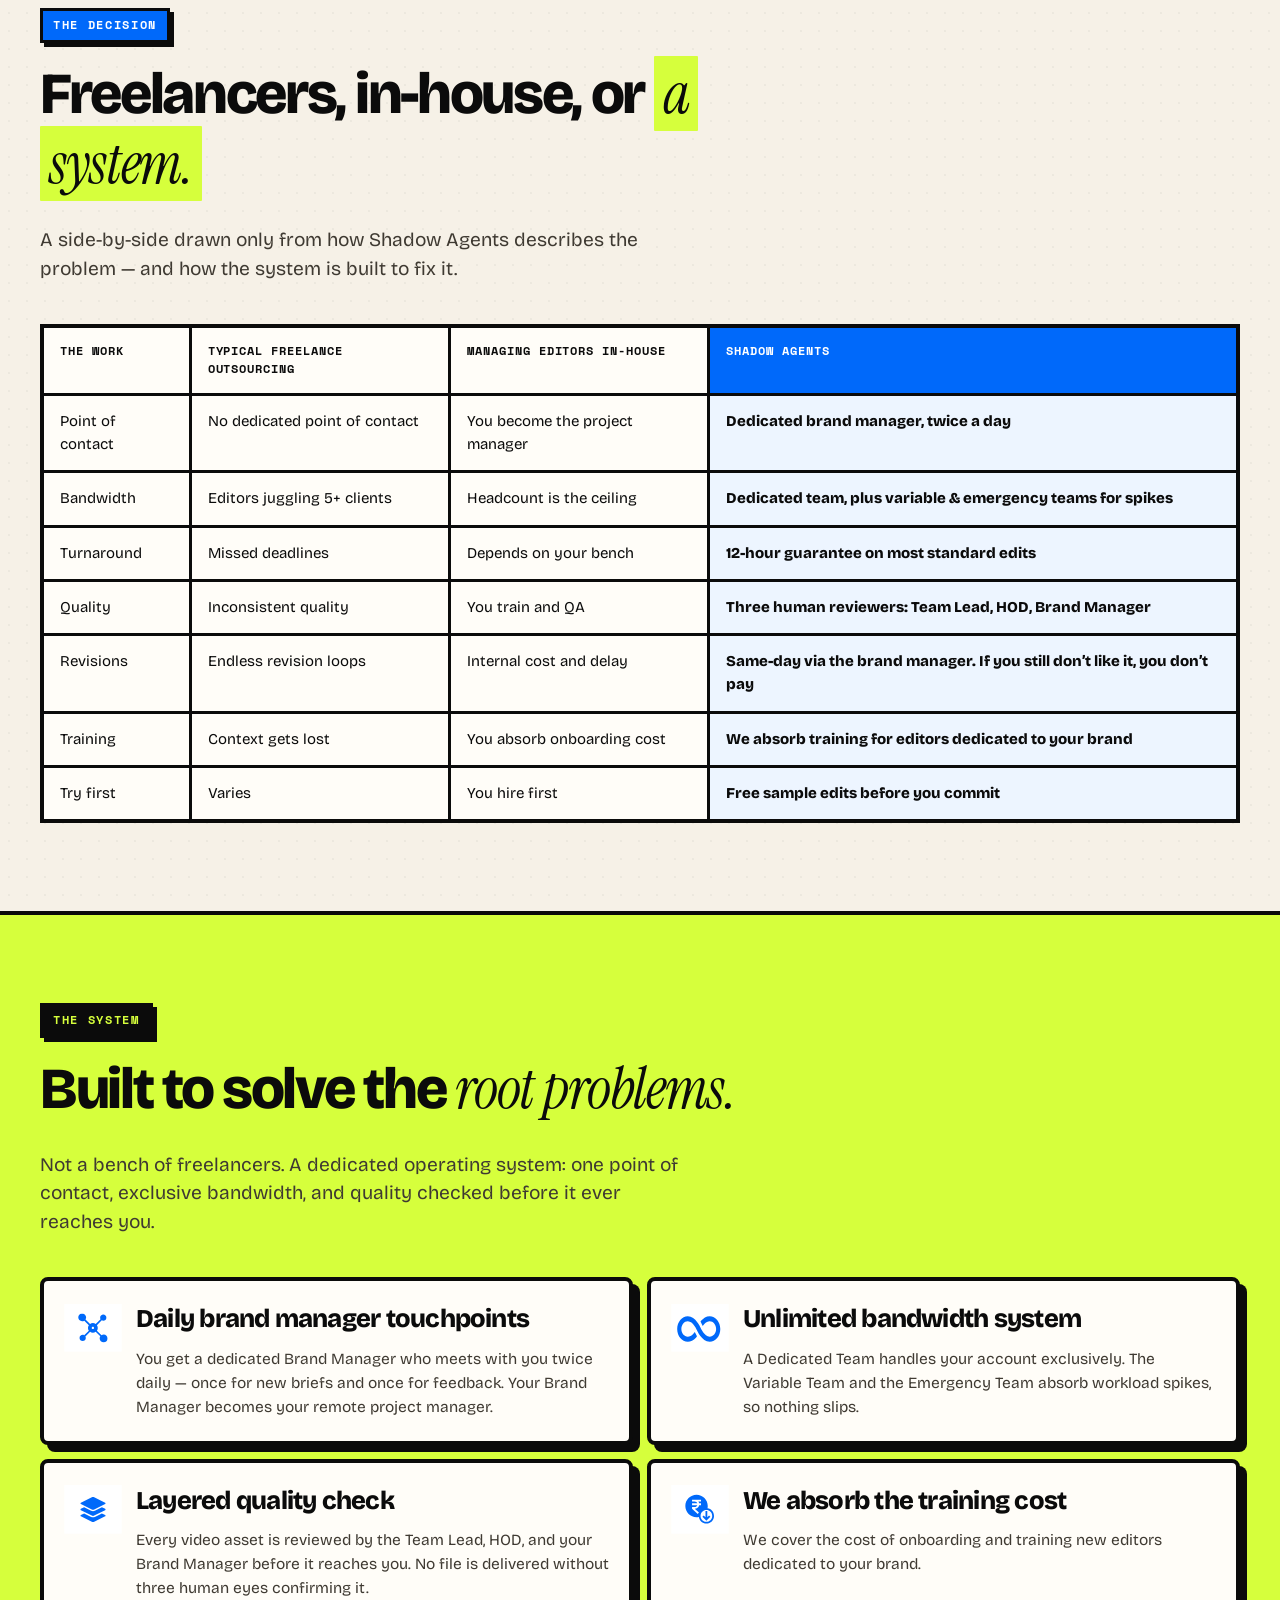
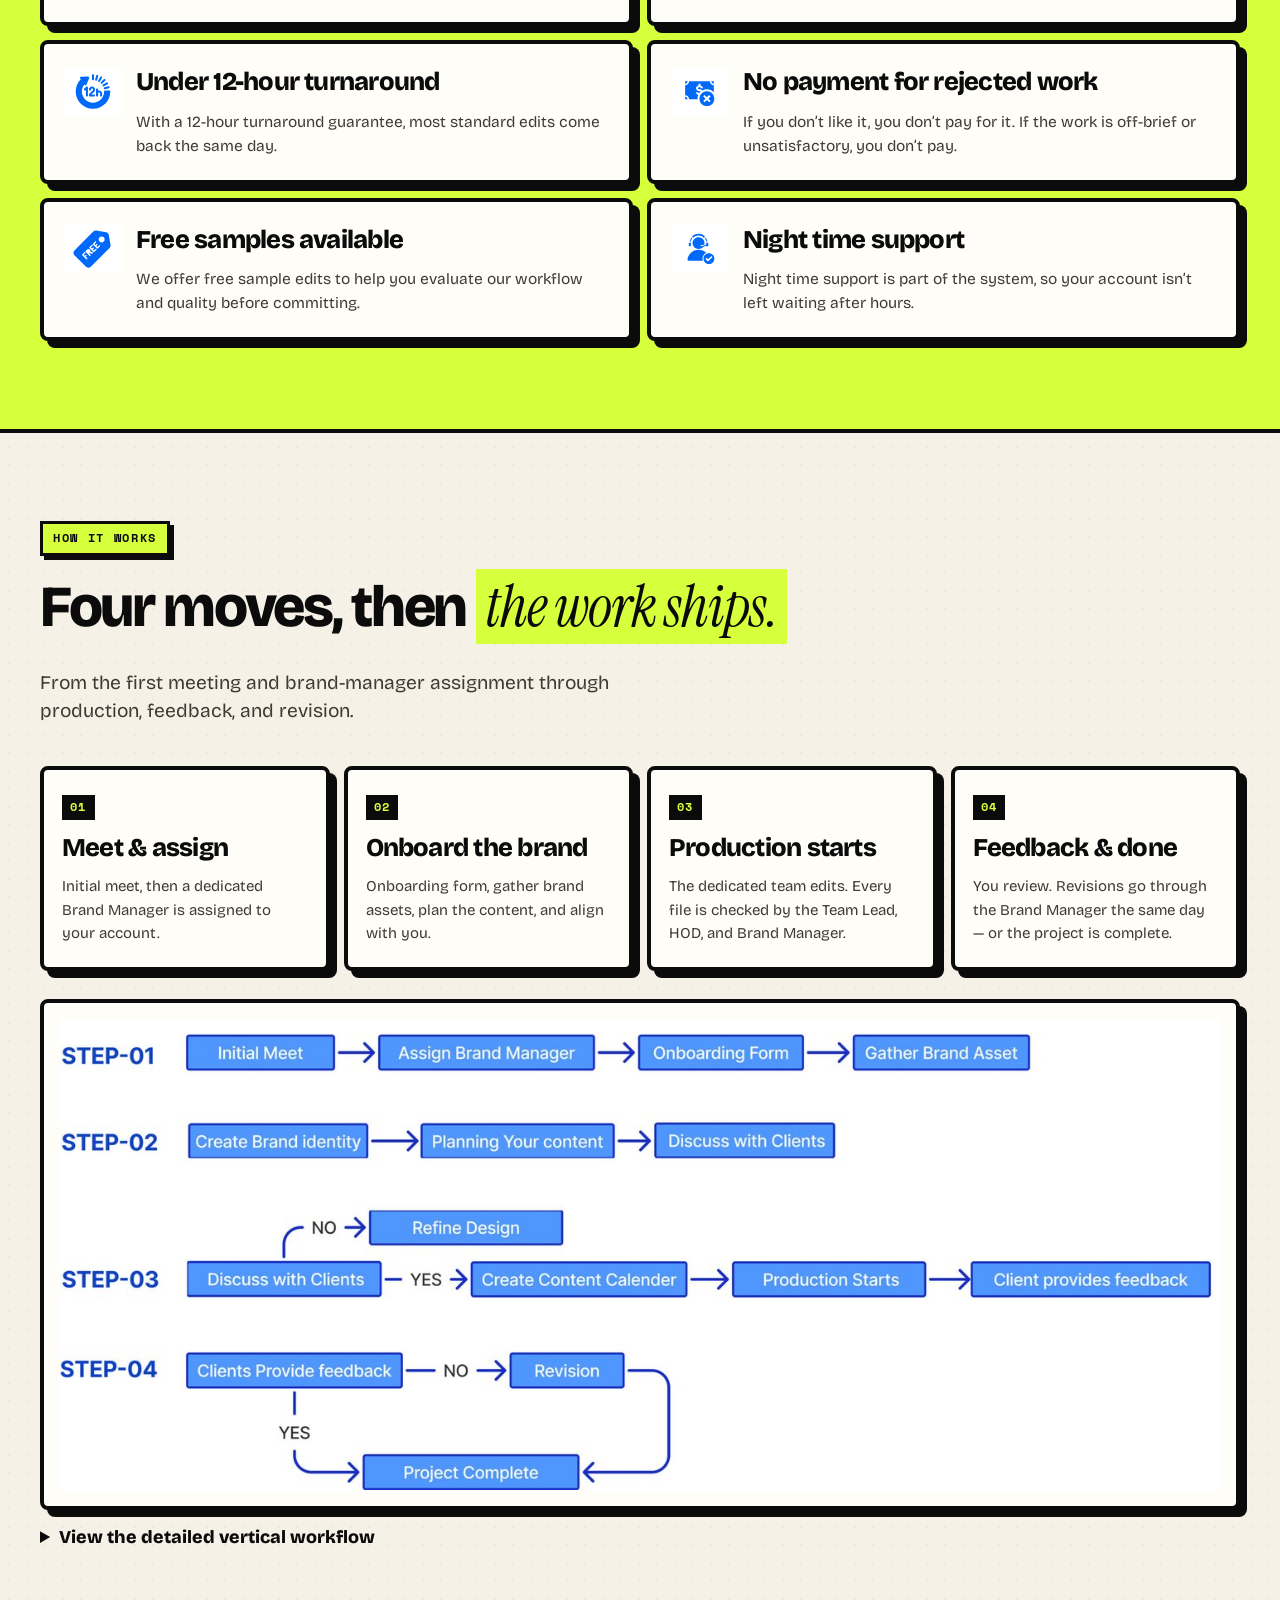
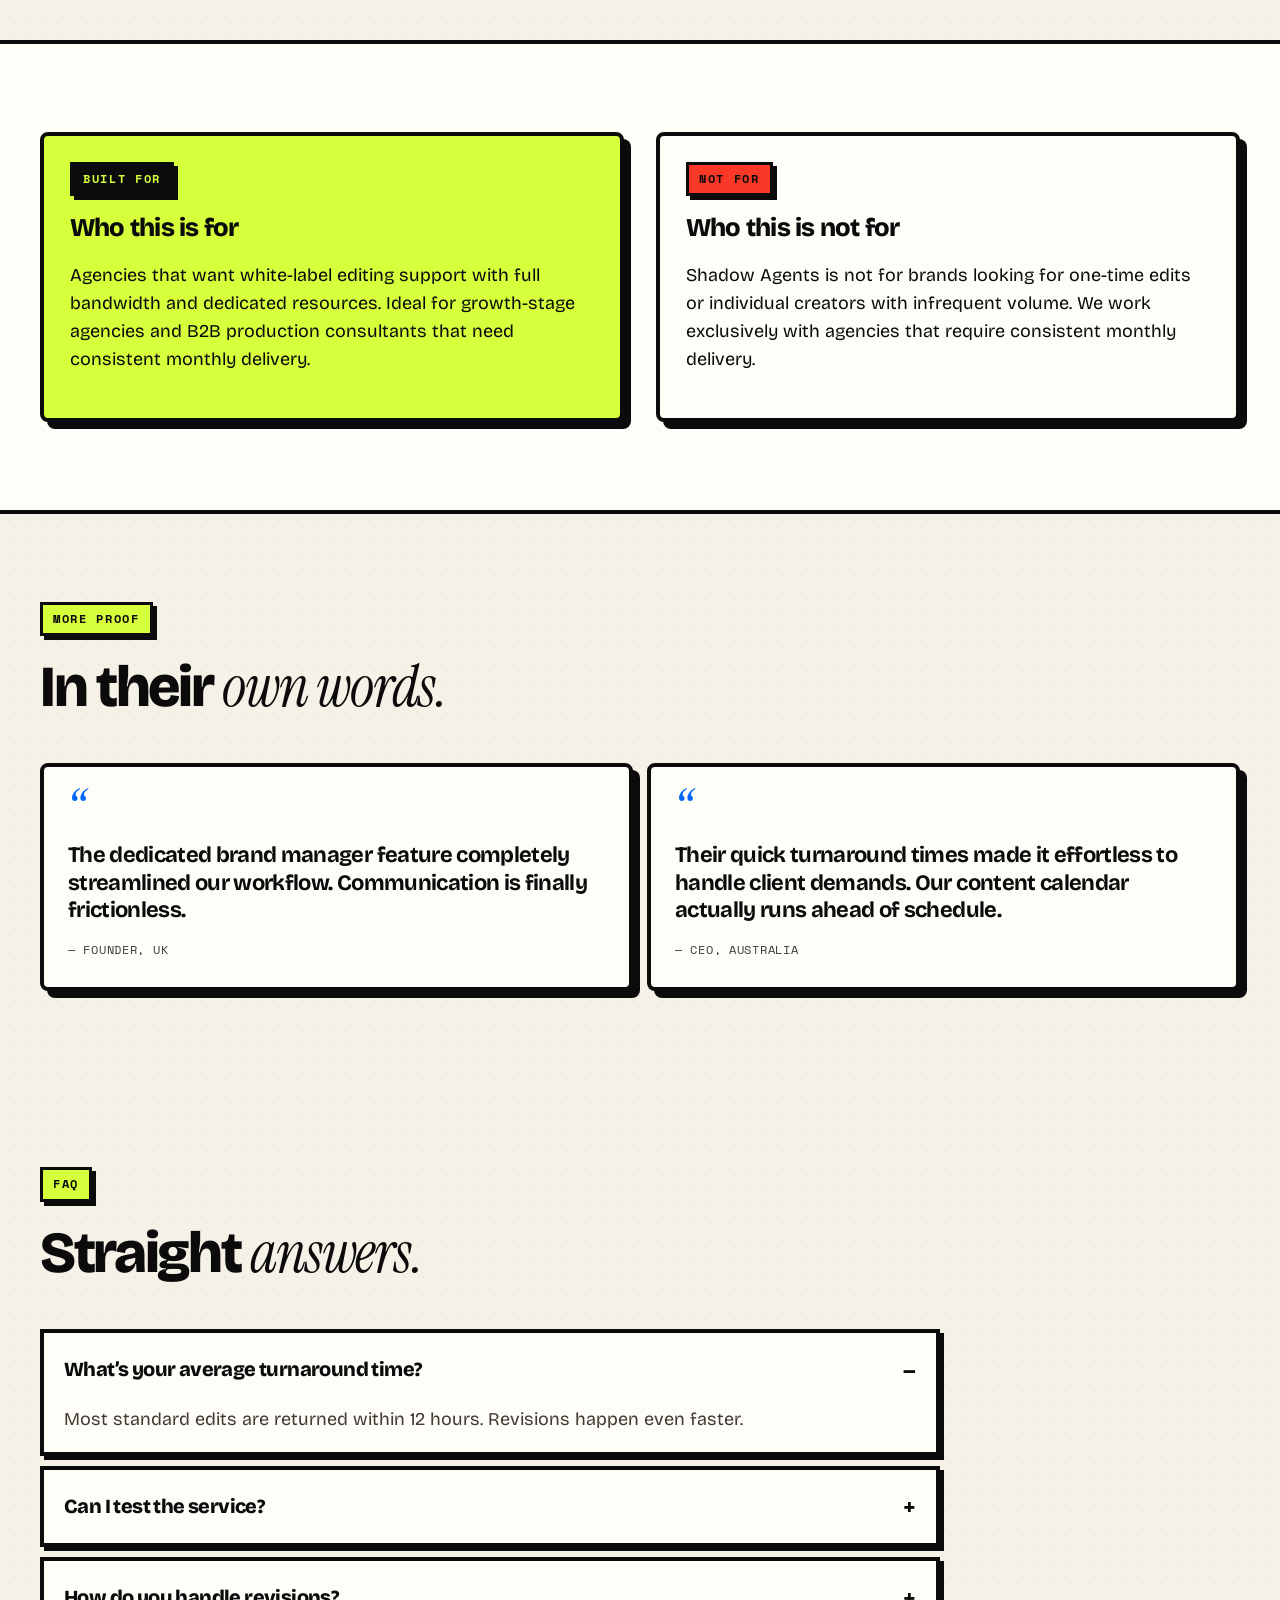
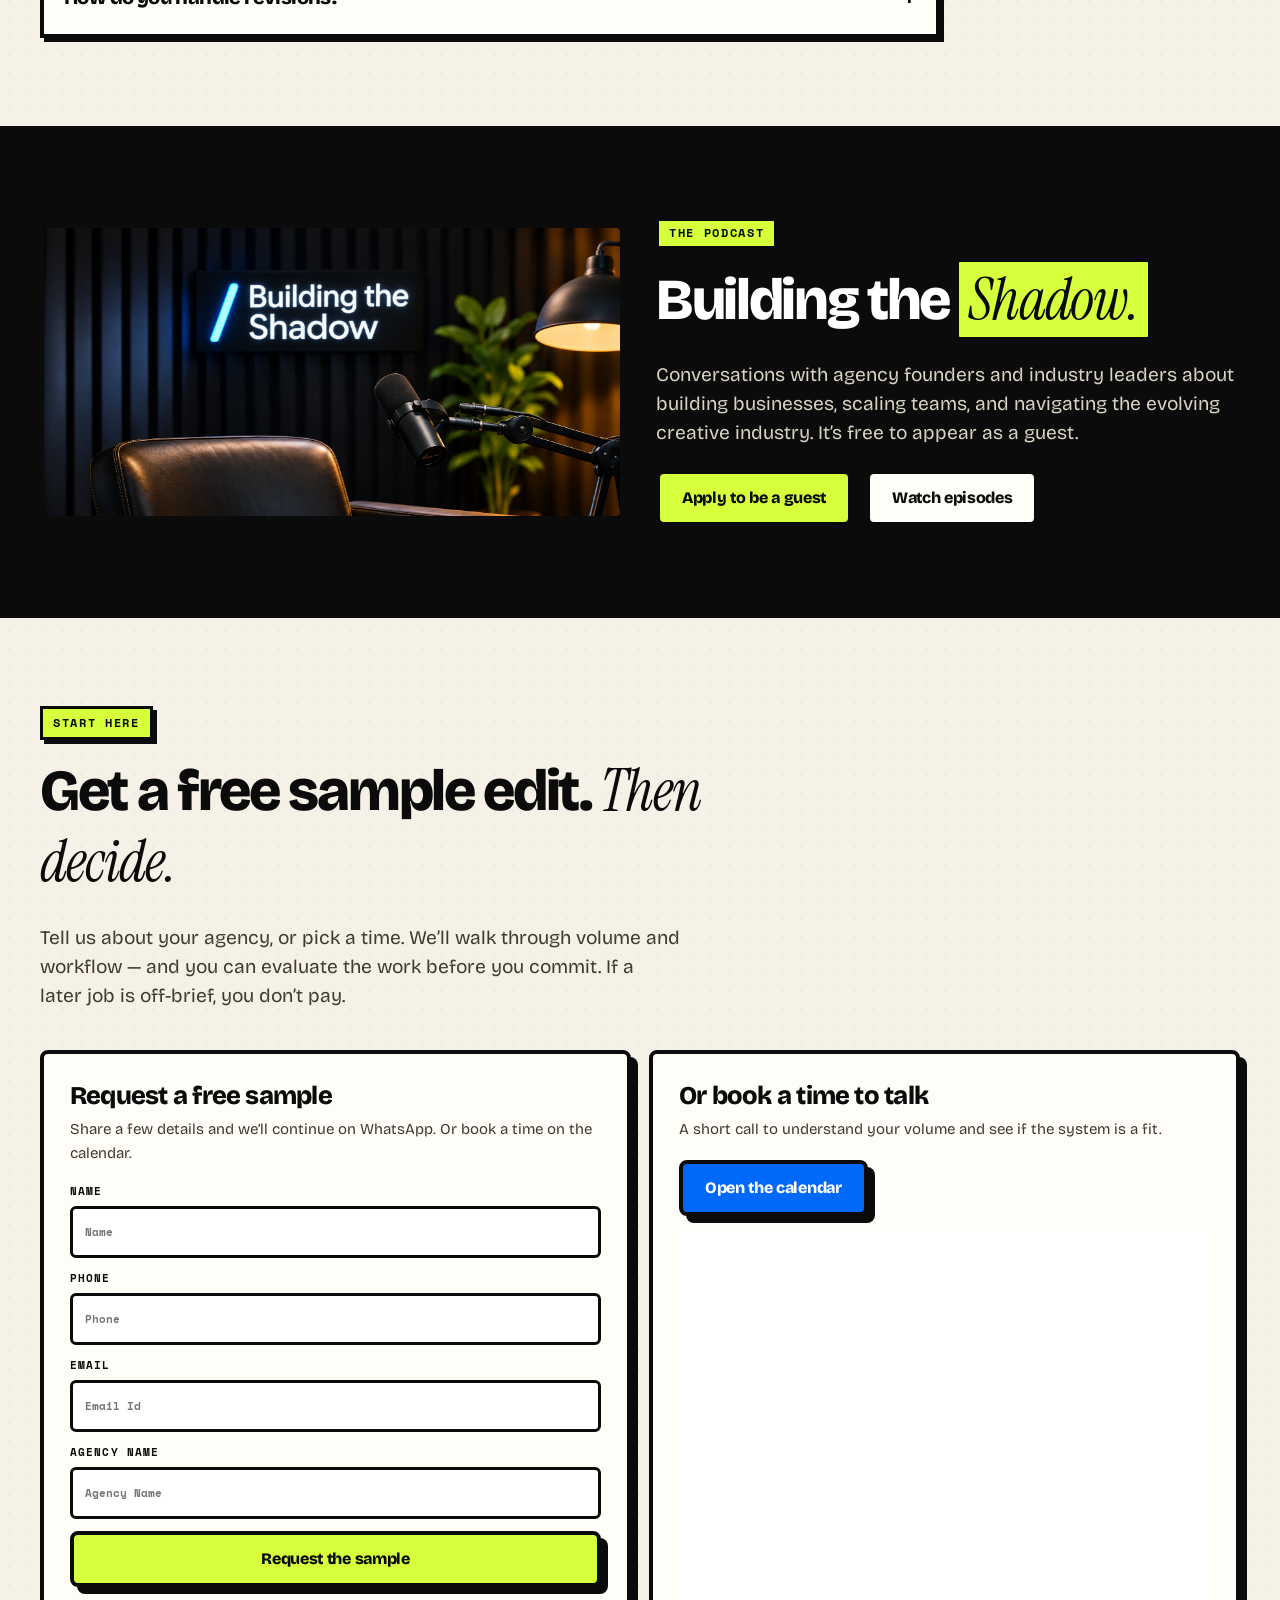
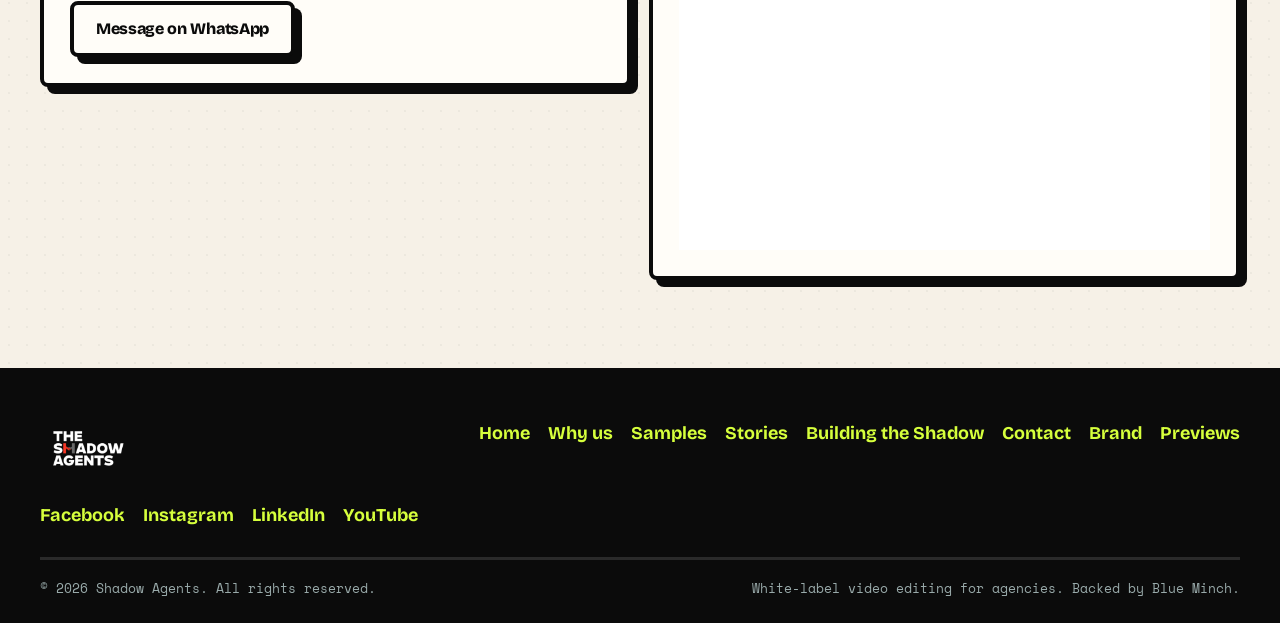
==== commit 6f0b7ca3: "Fix quote repetition, contrast, overlapping mockups, and logo size Show each testimonial once as typ" ====
--- a/index.html
+++ b/index.html
@@ -9,6 +9,7 @@
 <link rel="preconnect" href="https://fonts.gstatic.com" crossorigin>
 <link href="https://fonts.googleapis.com/css2?family=Bricolage+Grotesque:opsz,wght@12..96,400;12..96,500;12..96,600;12..96,700;12..96,800&family=Instrument+Serif:ital@0;1&family=Space+Mono:ital,wght@0,400;0,700;1,400&display=swap" rel="stylesheet">
 <style>
+/* Shadow Agents v2 — neobrutalist system */
 /* Shadow Agents v2 — neobrutalist system */
 :root{
   --ink:#0B0B0B;
@@ -78,16 +79,39 @@
   border:var(--line-sm);padding:5px 10px;
   box-shadow:var(--shadow-sm);margin:0 0 16px;
 }
+.kicker.lime{background:var(--lime);color:var(--ink)}
 .kicker.blue{background:var(--blue);color:#fff}
-.kicker.red{background:var(--red);color:#fff}
+.kicker.red{background:var(--red);color:var(--ink)}
 .kicker.ink{background:var(--ink);color:var(--lime)}
+/* Keep kicker typography/color when nested in large quote type or colored bands */
+.quote-blow p.kicker,
+.band-ink .kicker.lime,
+.band-blue .kicker.lime,
+.band-red .kicker.lime,
+.page-hero .kicker.lime,
+.photo-band .kicker.lime,
+.cta-band .kicker.lime{
+  font-family:var(--font-mono);font-size:12px;font-weight:700;font-style:normal;
+  letter-spacing:.14em;line-height:1.2;text-transform:uppercase;
+  background:var(--lime);color:var(--ink);
+}
+.quote-blow p.kicker.ink,
+.band-lime .kicker.ink,
+.cta-band .kicker.ink{
+  background:var(--ink);color:var(--lime);
+}
+.quote-blow p.kicker.blue{background:var(--blue);color:#fff}
+.quote-blow p.kicker.red{background:var(--red);color:var(--ink)}
 h1,h2,h3,h4{font-family:var(--font-display);font-weight:800;letter-spacing:-.04em;line-height:1.2;margin:0 0 .45em;color:var(--ink);position:relative;z-index:0}
 h1{font-size:clamp(42px,7.2vw,84px);line-height:1.2}
 h2{font-size:clamp(32px,4.6vw,58px);line-height:1.22}
 h3{font-size:clamp(20px,2vw,26px);letter-spacing:-.03em;line-height:1.25}
 .lede{font-size:clamp(17px,1.5vw,21px);line-height:1.5;color:var(--muted);max-width:40rem;margin:0}
 .accent{font-family:var(--font-serif);font-style:italic;font-weight:400;letter-spacing:-.02em}
-.mark{
+.mark,
+.quote-blow .mark,
+.quote-blow p .mark,
+.accent.mark{
   background:var(--lime);
   color:var(--ink);
   padding:0 .16em;
@@ -97,7 +121,7 @@
   box-decoration-break:clone;
 }
 .mark-blue{background:var(--blue);color:#fff}
-.mark-red{background:var(--red);color:#fff}
+.mark-red{background:var(--red);color:var(--ink)}
 .center{text-align:center}
 .center .lede,.center .kicker{margin-inline:auto}
 .section-head{max-width:760px;margin-bottom:40px}
@@ -119,7 +143,7 @@
 .btn-lime{background:var(--lime);color:var(--ink) !important}
 .btn-ink{background:var(--ink);color:var(--lime) !important}
 .btn-paper{background:var(--paper);color:var(--ink) !important}
-.btn-red{background:var(--red);color:#fff !important}
+.btn-red{background:var(--red);color:var(--ink) !important}
 .btn-row{display:flex;flex-wrap:wrap;gap:14px}
 
 /* Cards / frames */
@@ -209,7 +233,7 @@
 }
 .sticker.lime{background:var(--lime)}
 .sticker.blue{background:var(--blue);color:#fff}
-.sticker.red{background:var(--red);color:#fff}
+.sticker.red{background:var(--red);color:var(--ink)}
 .sticker.rot{transform:rotate(-2deg)}
 .sticker.rot2{transform:rotate(2.5deg)}
 .video-frame{position:relative;aspect-ratio:16/9;background:#000}
@@ -247,7 +271,7 @@
 .trust-item{display:flex;align-items:center;gap:12px;background:var(--ink);border:var(--line-sm);padding:14px;box-shadow:4px 4px 0 #001e4d}
 .trust-item img{width:40px;height:40px;object-fit:contain;border-radius:4px;background:#fff;flex-shrink:0}
 .trust-item strong{display:block;font-size:28px;letter-spacing:-.04em;line-height:1;color:var(--lime)}
-.trust-item span{display:block;font-size:12px;line-height:1.3;margin-top:3px;color:#d7e6ff}
+.trust-item span{display:block;font-size:12px;line-height:1.3;margin-top:3px;color:#fff}
 
 /* Grids */
 .pain-grid{display:grid;grid-template-columns:repeat(3,1fr);gap:14px}
@@ -264,7 +288,7 @@
 .compare thead th:last-child{background:var(--blue);color:#fff}
 .compare tr:last-child td{border-bottom:0}
 .compare .yes{font-weight:800}
-.compare .no{color:#8a8175}
+.compare .no{color:var(--ink)}
 
 .steps{display:grid;grid-template-columns:repeat(4,1fr);gap:14px}
 .step{padding:22px 18px;background:var(--paper);position:relative}
@@ -411,8 +435,8 @@
 .preview-hero h1,.preview-hero .lede{color:#fff}
 .preview-hero .lede{color:#d9d3c4}
 .tabs{display:flex;gap:10px;flex-wrap:wrap;margin:24px 0 0}
-.tab-btn{background:var(--paper);border:var(--line);box-shadow:var(--shadow-sm);padding:10px 16px;cursor:pointer;font-weight:800}
-.tab-btn[aria-selected="true"]{background:var(--lime)}
+.tab-btn{background:var(--paper);border:var(--line);box-shadow:var(--shadow-sm);padding:10px 16px;cursor:pointer;font-weight:800;color:var(--ink)}
+.tab-btn[aria-selected="true"]{background:var(--lime);color:var(--ink)}
 .frames{display:grid;grid-template-columns:minmax(0,1fr) 390px;gap:28px;align-items:start;padding:36px 0 72px;width:100%}
 .frames > .device:first-child,.browser,.browser-screen{width:100%;min-width:0}
 .device{margin:0}
@@ -442,6 +466,7 @@
 
 .band-blue{background:var(--blue);color:#fff;border-top:var(--line);border-bottom:var(--line)}
 .band-blue h2{color:#fff}
+.band-blue .lede,.band-blue .quote-blow footer,blockquote.quote-blow[style*='#fff'] footer{color:#fff}
 .band-lime{background:var(--lime);border-top:var(--line);border-bottom:var(--line)}
 .band-paper{background:var(--paper);border-top:var(--line);border-bottom:var(--line)}
 
@@ -559,28 +584,37 @@
 
 .logo-rail{
   overflow:hidden;border-top:var(--line);border-bottom:var(--line);
-  background:var(--paper);padding:18px 0;
+  background:var(--paper);padding:14px 0;
 }
 .logo-rail.ink{background:var(--ink)}
 .logo-rail.blue{background:var(--blue)}
 .logo-rail.lime{background:var(--lime)}
-.logo-rail-track{display:flex;gap:12px;width:max-content;animation:tick 48s linear infinite;align-items:center}
+.logo-rail-track{display:flex;gap:10px;width:max-content;animation:tick 48s linear infinite;align-items:center;padding-inline:10px}
 .logo-pill{
-  height:68px;min-width:118px;padding:8px 14px;
+  height:92px;min-width:0;width:auto;padding:8px 14px;
   background:#fff;border:3px solid var(--ink);box-shadow:4px 4px 0 var(--ink);
-  display:grid;place-items:center;border-radius:6px;
-}
-.logo-pill img{max-height:50px;max-width:132px;width:auto;object-fit:contain}
+  display:grid;place-items:center;border-radius:6px;box-sizing:border-box;
+}
+.logo-pill img{
+  max-height:72px;max-width:180px;width:auto;height:auto;
+  object-fit:contain;display:block;
+}
 .logo-rail.ink .logo-pill{background:var(--cream)}
 
-.logo-wall{display:grid;grid-template-columns:repeat(8,minmax(0,1fr));gap:10px}
+.logo-wall, .logo-grid{
+  display:grid;grid-template-columns:repeat(auto-fit,minmax(140px,1fr));gap:10px;
+}
 .logo-tile{
   background:#fff;border:var(--line-sm);box-shadow:var(--shadow-sm);
-  padding:10px;min-height:88px;display:grid;place-items:center;border-radius:6px;
+  padding:8px;height:100px;min-height:0;display:grid;place-items:center;border-radius:6px;
+  box-sizing:border-box;
   transition:transform .16s var(--ease), box-shadow .16s var(--ease);
 }
 .logo-tile:hover{transform:translate(-3px,-3px) rotate(-1.5deg);box-shadow:8px 8px 0 var(--ink)}
-.logo-tile img{max-height:52px;max-width:100%;object-fit:contain}
+.logo-tile img{
+  max-height:76px;max-width:80%;width:auto;height:auto;
+  object-fit:contain;display:block;
+}
 .logo-tile.ink{background:var(--ink)}
 
 .photo-band{position:relative;min-height:460px;border-top:var(--line);border-bottom:var(--line);overflow:hidden;display:flex;align-items:flex-end}
@@ -646,6 +680,7 @@
 
 .quote-blow{margin:0}
 .quote-blow p{font-size:clamp(28px,4.8vw,64px);line-height:1.16;letter-spacing:-.05em;font-weight:800;margin:0;color:inherit}
+.quote-blow p:not(.kicker){color:inherit}
 .quote-blow.serif p{font-family:var(--font-serif);font-style:italic;font-weight:400;letter-spacing:-.03em}
 .quote-blow footer{margin-top:22px;font-family:var(--font-mono);font-size:13px;letter-spacing:.08em;text-transform:uppercase}
 
@@ -687,13 +722,13 @@
 .offset-img{transform:rotate(-2.5deg)}
 .offset-img.r{transform:rotate(3deg)}
 
-.band-red{background:var(--red);color:#fff;border-top:var(--line);border-bottom:var(--line)}
-.band-red h2,.band-red h3{color:#fff}
-.band-red .lede{color:#ffe8e4}
-.band-red .pain-run .num-xl{color:var(--lime)}
-.band-red .pain-run article{border-bottom-color:#fff}
-.band-red .pain-run{border-top-color:#fff}
-.band-red .pain-run h3{color:#fff}
+.band-red{background:var(--red);color:var(--ink);border-top:var(--line);border-bottom:var(--line)}
+.band-red h2,.band-red h3{color:var(--ink)}
+.band-red .lede{color:var(--ink)}
+.band-red .pain-run .num-xl{color:var(--ink)}
+.band-red .pain-run article{border-bottom-color:var(--ink)}
+.band-red .pain-run{border-top-color:var(--ink)}
+.band-red .pain-run h3{color:var(--ink)}
 
 .mini-note{font-family:var(--font-mono);font-size:12px;letter-spacing:.06em;text-transform:uppercase;margin:10px 0 0}
 
@@ -709,7 +744,7 @@
   .nav-cta{margin:10px 0 0}
   .vs-grid,.contact-tiles{grid-template-columns:minmax(0,1fr)}
   .stat-blow{grid-template-columns:1fr 1fr}
-  .logo-wall{grid-template-columns:repeat(5,minmax(0,1fr))}
+  .logo-wall,.logo-grid{grid-template-columns:repeat(auto-fit,minmax(128px,1fr))}
   .portrait-grid{grid-template-columns:repeat(3,minmax(0,1fr))}
   .who-blow,.tl-row,.tl-row.flip,.split-13,.split-31,.feature-short{grid-template-columns:1fr;direction:ltr}
   .tl-row.flip > *{direction:ltr}
@@ -725,12 +760,18 @@
   .who-blow > div{padding:36px 22px}
   .stack{min-height:0;display:grid;gap:14px}
   .stack .layer{position:relative;inset:auto;transform:none !important;width:auto !important;height:auto !important;left:auto !important;top:auto !important;right:auto !important}
+  .offset-img,.offset-img.r{transform:none !important}
+  .phone-mock,.float-deco,.hide-mobile{display:none !important}
 }
 @media (max-width:640px){
-  .stat-blow,.logo-wall{grid-template-columns:repeat(2,minmax(0,1fr))}
+  .stat-blow,.logo-wall,.logo-grid{grid-template-columns:repeat(2,minmax(0,1fr))}
   .vs-grid,.contact-tiles{grid-template-columns:minmax(0,1fr)}
   .portrait-grid{grid-template-columns:repeat(2,minmax(0,1fr))}
   .pain-run article{gap:12px}
+  .logo-pill{height:80px;padding:6px 10px}
+  .logo-pill img{max-height:64px;max-width:150px}
+  .logo-tile{height:88px;padding:6px}
+  .logo-tile img{max-height:64px;max-width:80%}
 }
 @media (prefers-reduced-motion:reduce){
   .logo-rail-track{animation:none}
@@ -772,6 +813,9 @@
     linear-gradient(180deg,rgba(11,11,11,.55) 0%,rgba(11,11,11,.78) 48%,rgba(11,11,11,.94) 100%),
     linear-gradient(90deg,rgba(11,11,11,.88) 0%,rgba(11,11,11,.62) 38%,rgba(11,11,11,.2) 100%);
 }
+
+
+
 </style>
 <script>
 window.saPh=function(img){
